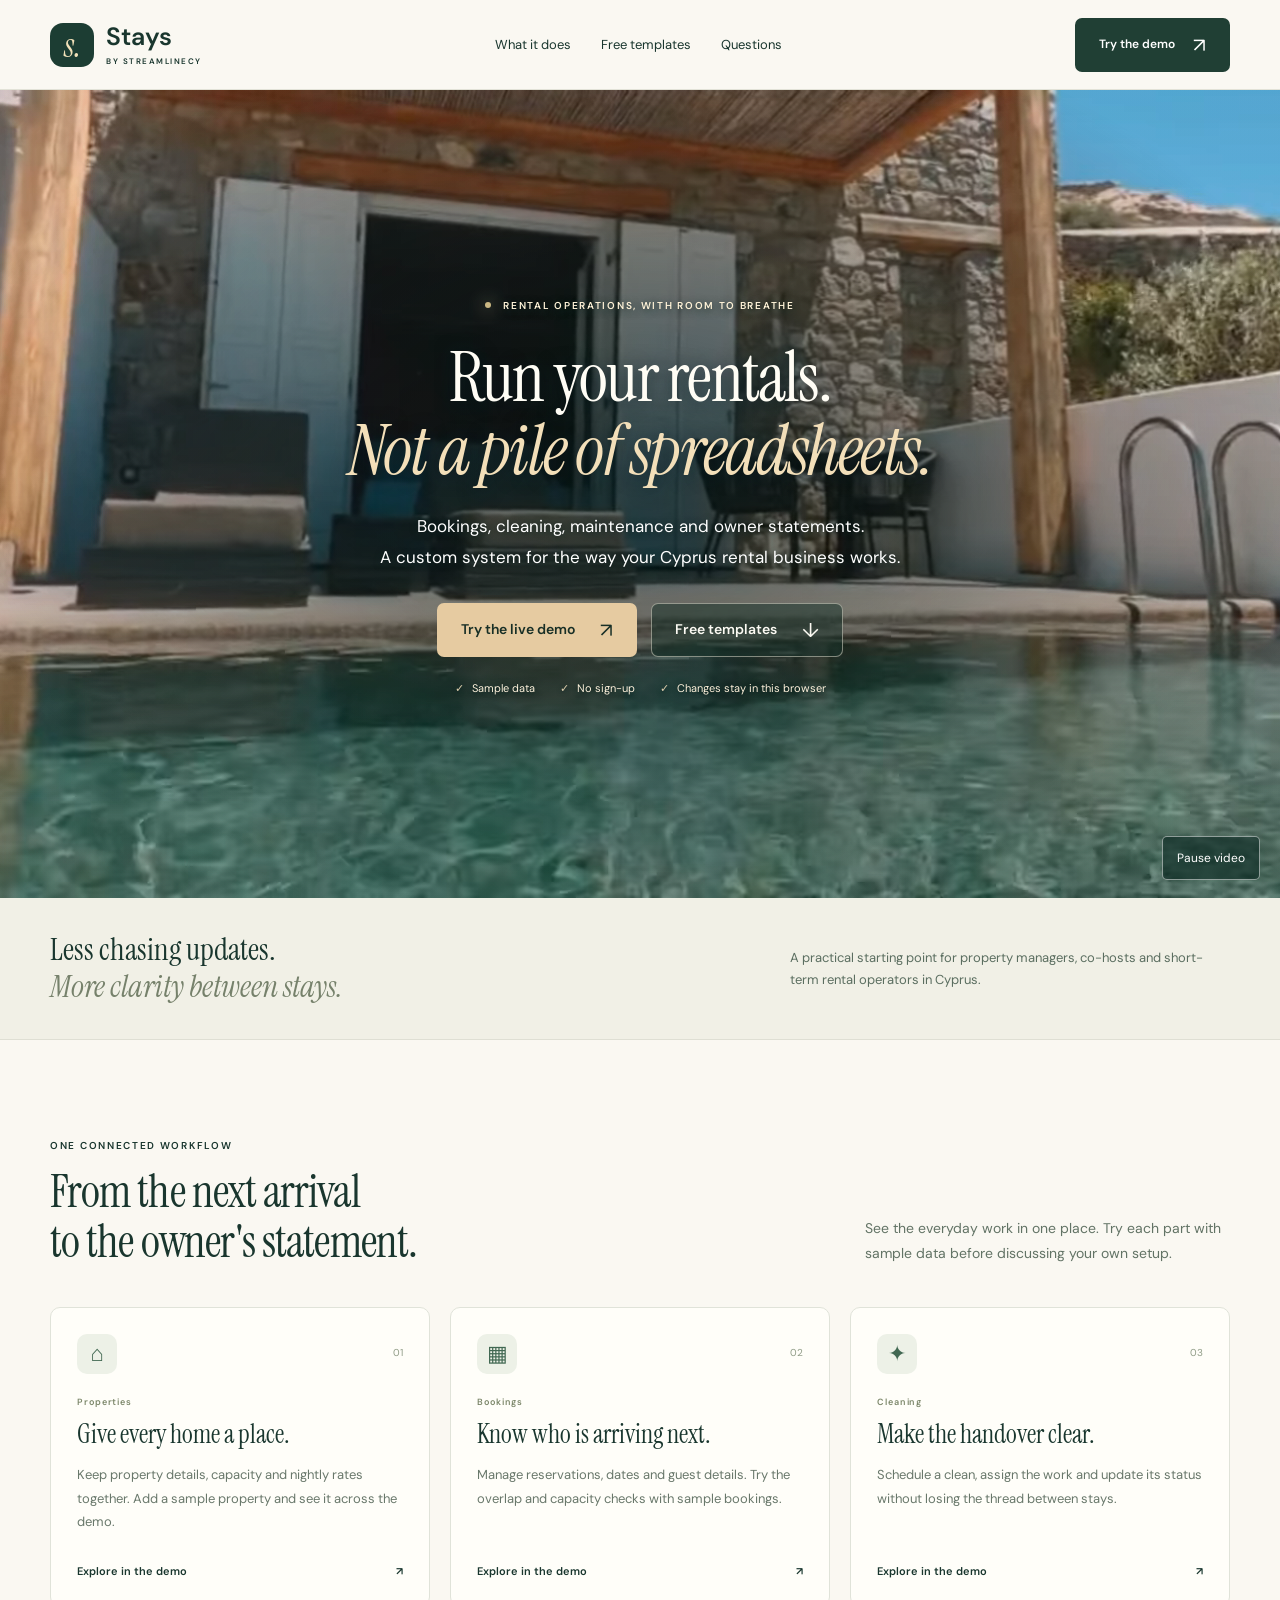
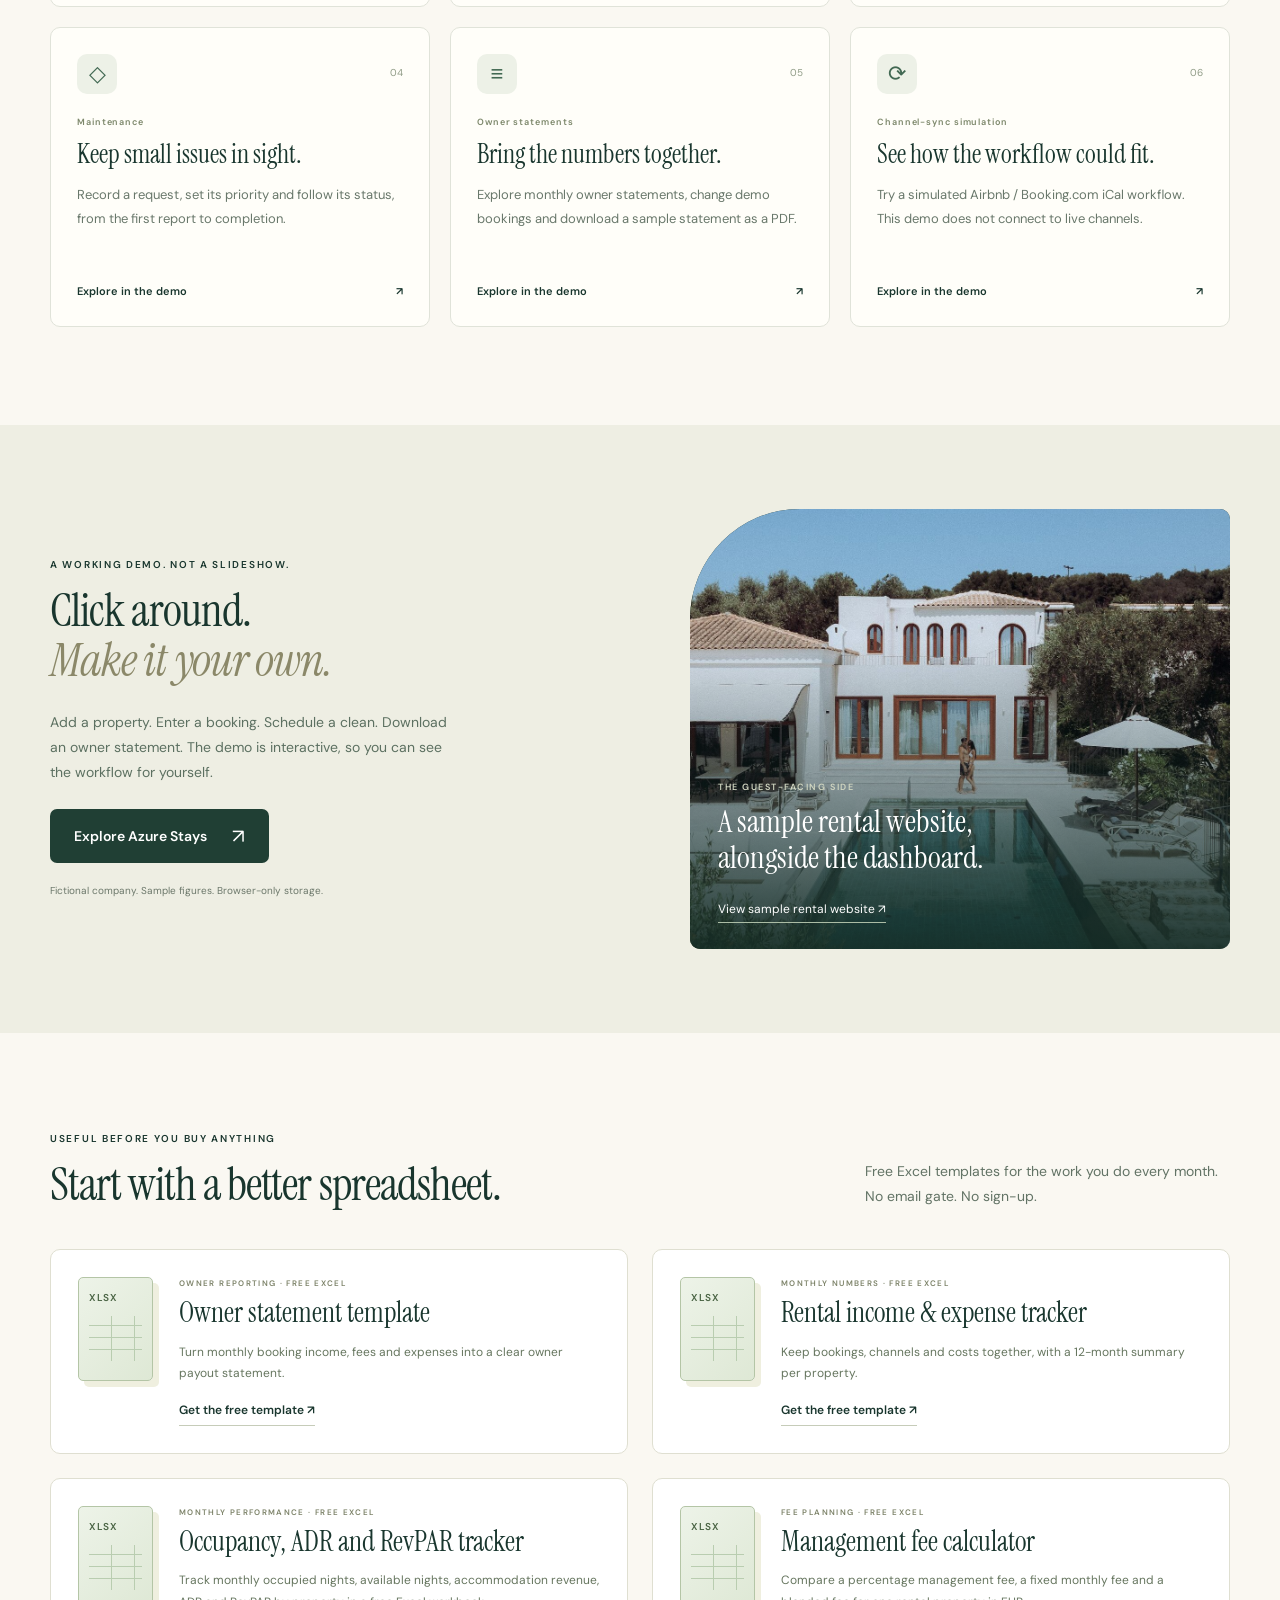
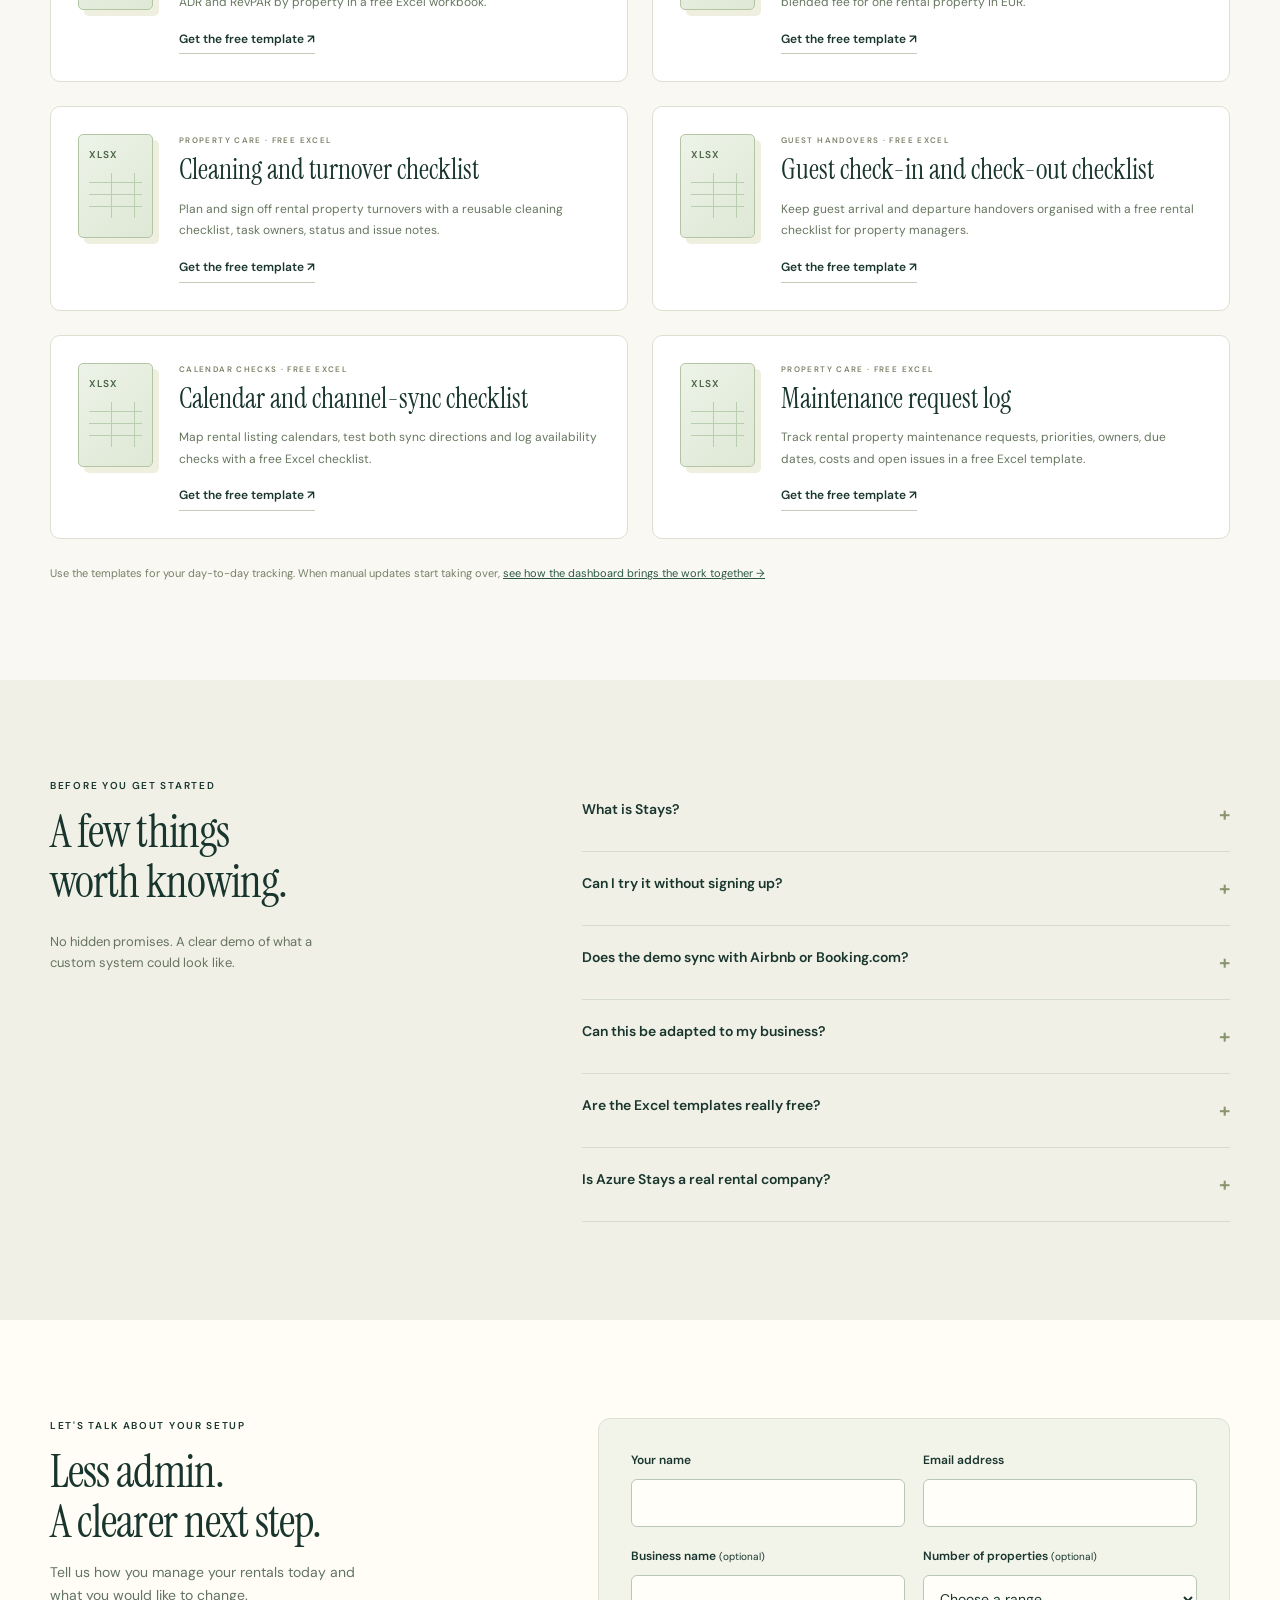
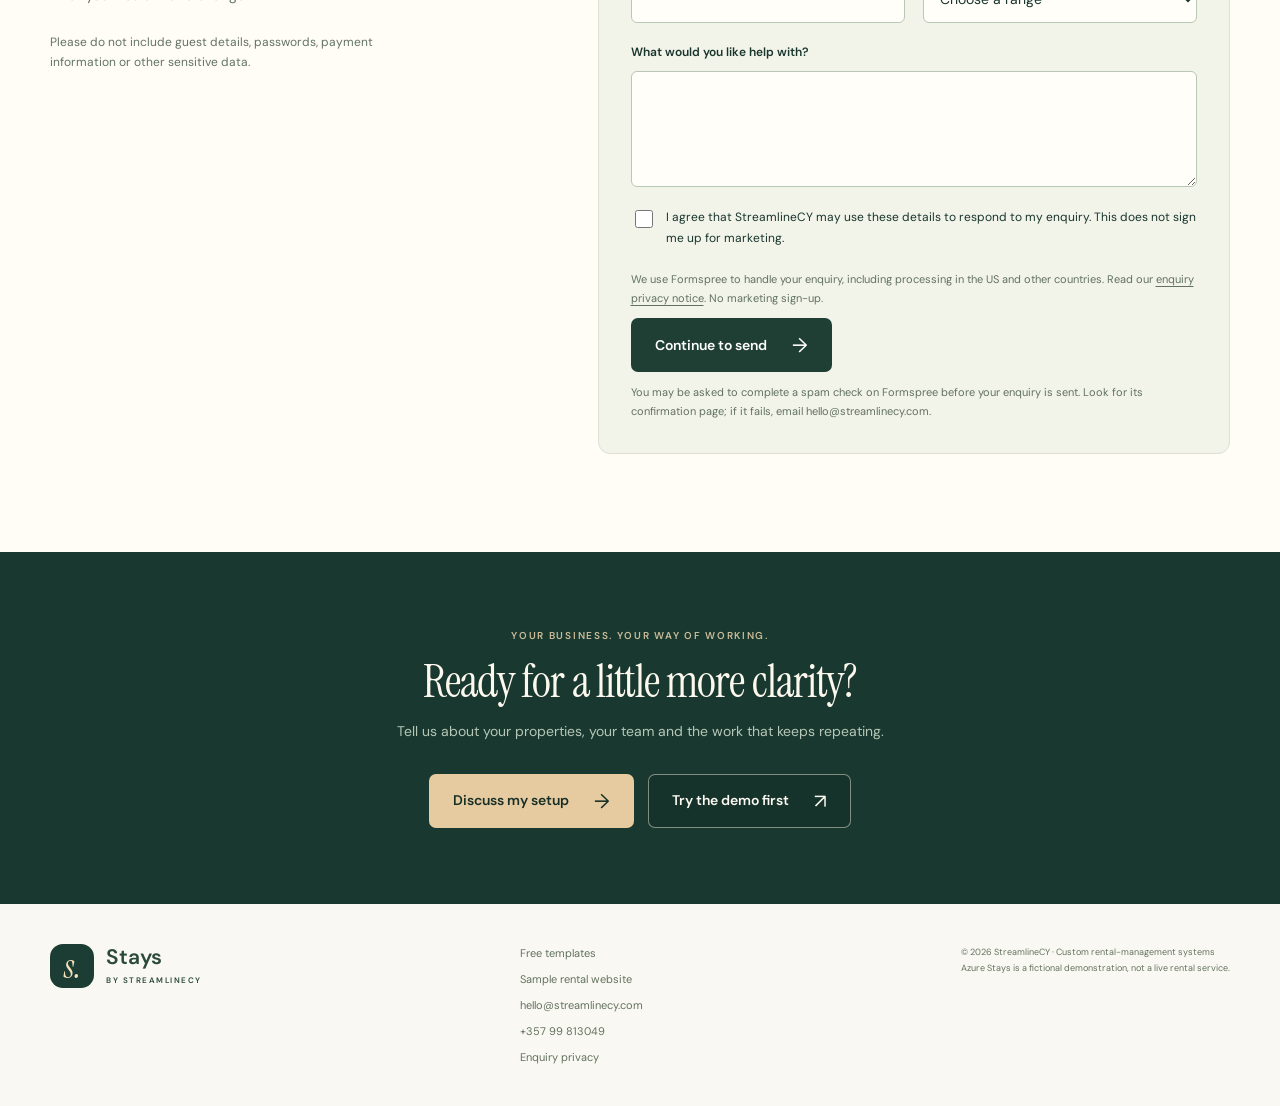
==== index.html @ 3244dc15 "Publish approved enquiry form and privacy notice with Formspree CAPTCHA" ====
<!doctype html><html lang="en"><head><meta charset="utf-8"><meta name="viewport" content="width=device-width,initial-scale=1"><title>Short-term Rental Management Software in Cyprus | Stays</title>
<meta name="description" content="Explore a custom short-term rental management system for Cyprus: bookings, cleaning, maintenance and owner statements. Try the demo and download free Excel templates.">
<link rel="canonical" href="https://stays.streamlinecy.com/">
<meta property="og:type" content="website">
<meta property="og:url" content="https://stays.streamlinecy.com/">
<meta property="og:site_name" content="StreamlineCY">
<meta property="og:title" content="Short-term Rental Management Software in Cyprus | Stays">
<meta property="og:description" content="Explore a custom short-term rental management system for Cyprus: bookings, cleaning, maintenance and owner statements. Try the demo and download free Excel templates.">
<meta property="og:image" content="https://stays.streamlinecy.com/images/dashboard-preview.png">
<meta property="og:image:width" content="1440">
<meta property="og:image:height" content="960">
<meta property="og:image:type" content="image/png">
<meta property="og:image:alt" content="The Stays rental-management demo dashboard with fictional sample data.">
<meta name="twitter:card" content="summary_large_image">
<meta name="twitter:title" content="Short-term Rental Management Software in Cyprus | Stays">
<meta name="twitter:description" content="Explore a custom short-term rental management system for Cyprus: bookings, cleaning, maintenance and owner statements. Try the demo and download free Excel templates.">
<meta name="twitter:image" content="https://stays.streamlinecy.com/images/dashboard-preview.png">
<meta name="twitter:image:alt" content="The Stays rental-management demo dashboard with fictional sample data.">
<link rel="preconnect" href="https://fonts.googleapis.com"><link rel="preconnect" href="https://fonts.gstatic.com" crossorigin><link href="https://fonts.googleapis.com/css2?family=DM+Sans:wght@400;500;600;700&family=Instrument+Serif:ital@0;1&display=swap" rel="stylesheet"><link rel="stylesheet" href="styles.css?v=5"><link rel="stylesheet" href="marketing.css?v=10"><script type="application/ld+json">{"@context": "https://schema.org", "@graph": [{"@type": "Organization", "@id": "https://streamlinecy.com/#organization", "name": "StreamlineCY", "url": "https://streamlinecy.com"}, {"@type": "SoftwareApplication", "@id": "https://stays.streamlinecy.com/#software", "name": "Stays by StreamlineCY", "applicationCategory": "BusinessApplication", "operatingSystem": "Web browser", "url": "https://stays.streamlinecy.com/", "description": "Interactive demonstration of a custom short-term rental management system. Fictional sample data and browser-only storage.", "provider": {"@id": "https://streamlinecy.com/#organization"}}, {"@type": "FAQPage", "mainEntity": [{"@type": "Question", "name": "What is Stays?", "acceptedAnswer": {"@type": "Answer", "text": "Stays is StreamlineCY's demonstration of a short-term rental management system. Explore a working sample, then discuss a custom setup for the way your rental business operates."}}, {"@type": "Question", "name": "Can I try it without signing up?", "acceptedAnswer": {"@type": "Answer", "text": "Yes. The Azure Stays dashboard opens without a password or sign-up. All properties, guests and figures are fictional sample data. Changes stay in this browser, not in a shared account."}}, {"@type": "Question", "name": "Does the demo sync with Airbnb or Booking.com?", "acceptedAnswer": {"@type": "Answer", "text": "No. The Channels screen simulates an iCal workflow using sample data. Live integrations, supported channels and their limits must be agreed as part of your project."}}, {"@type": "Question", "name": "Can this be adapted to my business?", "acceptedAnswer": {"@type": "Answer", "text": "Discuss your properties, team, reporting and existing tools with StreamlineCY. The final scope, integrations, delivery plan and price are agreed for your setup, not promised by this demo."}}, {"@type": "Question", "name": "Are the Excel templates really free?", "acceptedAnswer": {"@type": "Answer", "text": "Yes. Download them directly without an email address. They are operational starting points, not accounting, legal or tax advice. Read the instructions in each workbook before entering real data."}}, {"@type": "Question", "name": "Is Azure Stays a real rental company?", "acceptedAnswer": {"@type": "Answer", "text": "No. Azure Stays is the fictional company inside this demo. Its sample rental website shows how a guest-facing site can sit alongside a management dashboard."}}]}]}</script><link rel="icon" href="/favicon.svg" type="image/svg+xml"><link rel="icon" href="/favicon.ico" sizes="any"><link rel="icon" href="/favicon-32.png" type="image/png" sizes="32x32"><link rel="apple-touch-icon" href="/apple-touch-icon.png"><link rel="manifest" href="/site.webmanifest"><meta name="theme-color" content="#203f34"><meta name="google-site-verification" content="wnkRify8zHFhEQwkmRe-2cvEC9Kybr74FwxPuwW122Q"></head><body><div class="demo hide" id="demo-bar">FICTIONAL SAMPLE · built by <a href="https://streamlinecy.com">StreamlineCY</a><a href="#home">Back to Stays</a></div><main id="site" class="software"><nav class="s-nav"><div class="s-wrap nav-inner"><a class="s-brand" href="#home"><span class="brand-mark">s.</span><span>Stays<small>BY STREAMLINECY</small></span></a><div class="s-links"><a href="#workflows">What it does</a><a href="#resources">Free templates</a><a href="#questions">Questions</a></div><a class="s-btn small" href="#dashboard">Try the demo <span>↗</span></a></div></nav><section class="sky-hero"><div class="sky" aria-hidden="true"><video class="hero-video" muted loop playsinline preload="none"></video></div><button class="hero-motion-toggle" type="button" hidden aria-label="Pause background video">Pause video</button><div class="s-wrap hero-content"><span class="eyebrow hero-kicker"><i></i> RENTAL OPERATIONS, WITH ROOM TO BREATHE</span><h1>Run your rentals.<br><em>Not a pile of spreadsheets.</em></h1><p class="hero-copy">Bookings, cleaning, maintenance and owner statements.<br class="desktop-break"> A custom system for the way your Cyprus rental business works.</p><div class="hero-actions"><a class="s-btn gold" href="#dashboard">Try the live demo <span>↗</span></a><a class="s-btn ghost" href="#resources">Free templates <span>↓</span></a></div><p class="hero-proof"><span>Sample data</span><span>No sign-up</span><span>Changes stay in this browser</span></p></div></section>
<section class="intro-band"><div class="s-wrap"><p>Less chasing updates.<br><em>More clarity between stays.</em></p><span>A practical starting point for property managers, co-hosts and short-term rental operators in Cyprus.</span></div></section>
<section class="s-section s-wrap" id="workflows"><div class="section-head"><div><span class="eyebrow">ONE CONNECTED WORKFLOW</span><h2>From the next arrival<br>to the owner's statement.</h2></div><p>See the everyday work in one place. Try each part with sample data before discussing your own setup.</p></div><div class="workflow-grid"><article class="workflow-card"><div class="card-top"><span class="flow-icon" aria-hidden="true">⌂</span><span class="card-num">01</span></div><span class="eyebrow">Properties</span><h3>Give every home a place.</h3><p>Keep property details, capacity and nightly rates together. Add a sample property and see it across the demo.</p><a href="#dashboard" data-demo-tab="properties">Explore in the demo <span>↗</span></a></article><article class="workflow-card"><div class="card-top"><span class="flow-icon" aria-hidden="true">▦</span><span class="card-num">02</span></div><span class="eyebrow">Bookings</span><h3>Know who is arriving next.</h3><p>Manage reservations, dates and guest details. Try the overlap and capacity checks with sample bookings.</p><a href="#dashboard" data-demo-tab="bookings">Explore in the demo <span>↗</span></a></article><article class="workflow-card"><div class="card-top"><span class="flow-icon" aria-hidden="true">✦</span><span class="card-num">03</span></div><span class="eyebrow">Cleaning</span><h3>Make the handover clear.</h3><p>Schedule a clean, assign the work and update its status without losing the thread between stays.</p><a href="#dashboard" data-demo-tab="cleaning">Explore in the demo <span>↗</span></a></article><article class="workflow-card"><div class="card-top"><span class="flow-icon" aria-hidden="true">◇</span><span class="card-num">04</span></div><span class="eyebrow">Maintenance</span><h3>Keep small issues in sight.</h3><p>Record a request, set its priority and follow its status, from the first report to completion.</p><a href="#dashboard" data-demo-tab="maintenance">Explore in the demo <span>↗</span></a></article><article class="workflow-card"><div class="card-top"><span class="flow-icon" aria-hidden="true">≡</span><span class="card-num">05</span></div><span class="eyebrow">Owner statements</span><h3>Bring the numbers together.</h3><p>Explore monthly owner statements, change demo bookings and download a sample statement as a PDF.</p><a href="#dashboard" data-demo-tab="statements">Explore in the demo <span>↗</span></a></article><article class="workflow-card"><div class="card-top"><span class="flow-icon" aria-hidden="true">⟳</span><span class="card-num">06</span></div><span class="eyebrow">Channel-sync simulation</span><h3>See how the workflow could fit.</h3><p>Try a simulated Airbnb / Booking.com iCal workflow. This demo does not connect to live channels.</p><a href="#dashboard" data-demo-tab="channels">Explore in the demo <span>↗</span></a></article></div></section>
<section class="demo-story"><div class="s-wrap story-grid"><div><span class="eyebrow">A WORKING DEMO. NOT A SLIDESHOW.</span><h2>Click around.<br><em>Make it your own.</em></h2><p>Add a property. Enter a booking. Schedule a clean. Download an owner statement. The demo is interactive, so you can see the workflow for yourself.</p><a class="s-btn" href="#dashboard">Explore Azure Stays <span>↗</span></a><small>Fictional company. Sample figures. Browser-only storage.</small></div><div class="story-photo"><img src="images/hero.jpg" width="1200" height="1500" loading="lazy" alt="Illustrative Mediterranean villa photograph from the fictional Azure Stays sample website"><div><span class="eyebrow">THE GUEST-FACING SIDE</span><h3>A sample rental website,<br>alongside the dashboard.</h3><a href="#sample">View sample rental website ↗</a></div></div></div></section>
<section class="s-section s-wrap" id="resources"><div class="section-head"><div><span class="eyebrow">USEFUL BEFORE YOU BUY ANYTHING</span><h2>Start with a better spreadsheet.</h2></div><p>Free Excel templates for the work you do every month. No email gate. No sign-up.</p></div><div class="resource-grid" id="resource-cards"><article class="resource-card"><div class="sheet-icon" aria-hidden="true"></div><div><span class="eyebrow">OWNER REPORTING · FREE EXCEL</span><h3>Owner statement template</h3><p>Turn monthly booking income, fees and expenses into a clear owner payout statement.</p><a href="templates/owner-statement/">Get the free template <span>↗</span></a></div></article><article class="resource-card"><div class="sheet-icon" aria-hidden="true"></div><div><span class="eyebrow">MONTHLY NUMBERS · FREE EXCEL</span><h3>Rental income & expense tracker</h3><p>Keep bookings, channels and costs together, with a 12-month summary per property.</p><a href="templates/rental-income-expense-tracker/">Get the free template <span>↗</span></a></div></article><article class="resource-card"><div class="sheet-icon" aria-hidden="true"></div><div><span class="eyebrow">MONTHLY PERFORMANCE · FREE EXCEL</span><h3>Occupancy, ADR and RevPAR tracker</h3><p>Track monthly occupied nights, available nights, accommodation revenue, ADR and RevPAR by property in a free Excel workbook.</p><a href="templates/occupancy-adr-revpar/">Get the free template <span>↗</span></a></div></article><article class="resource-card"><div class="sheet-icon" aria-hidden="true"></div><div><span class="eyebrow">FEE PLANNING · FREE EXCEL</span><h3>Management fee calculator</h3><p>Compare a percentage management fee, a fixed monthly fee and a blended fee for one rental property in EUR.</p><a href="templates/management-fee-calculator/">Get the free template <span>↗</span></a></div></article><article class="resource-card"><div class="sheet-icon" aria-hidden="true"></div><div><span class="eyebrow">PROPERTY CARE · FREE EXCEL</span><h3>Cleaning and turnover checklist</h3><p>Plan and sign off rental property turnovers with a reusable cleaning checklist, task owners, status and issue notes.</p><a href="templates/cleaning-turnover-checklist/">Get the free template <span>↗</span></a></div></article><article class="resource-card"><div class="sheet-icon" aria-hidden="true"></div><div><span class="eyebrow">GUEST HANDOVERS · FREE EXCEL</span><h3>Guest check-in and check-out checklist</h3><p>Keep guest arrival and departure handovers organised with a free rental checklist for property managers.</p><a href="templates/guest-check-in-check-out-checklist/">Get the free template <span>↗</span></a></div></article><article class="resource-card"><div class="sheet-icon" aria-hidden="true"></div><div><span class="eyebrow">CALENDAR CHECKS · FREE EXCEL</span><h3>Calendar and channel-sync checklist</h3><p>Map rental listing calendars, test both sync directions and log availability checks with a free Excel checklist.</p><a href="templates/calendar-channel-sync-checklist/">Get the free template <span>↗</span></a></div></article><article class="resource-card"><div class="sheet-icon" aria-hidden="true"></div><div><span class="eyebrow">PROPERTY CARE · FREE EXCEL</span><h3>Maintenance request log</h3><p>Track rental property maintenance requests, priorities, owners, due dates, costs and open issues in a free Excel template.</p><a href="templates/maintenance-request-log/">Get the free template <span>↗</span></a></div></article></div><div class="resource-note">Use the templates for your day-to-day tracking. When manual updates start taking over, <a href="#dashboard">see how the dashboard brings the work together →</a></div></section>
<section class="s-section faq-section" id="questions"><div class="s-wrap faq-grid"><div><span class="eyebrow">BEFORE YOU GET STARTED</span><h2>A few things<br>worth knowing.</h2><p>No hidden promises. A clear demo of what a custom system could look like.</p></div><div><details><summary>What is Stays?<span aria-hidden="true">+</span></summary><p>Stays is StreamlineCY's demonstration of a short-term rental management system. Explore a working sample, then discuss a custom setup for the way your rental business operates.</p></details><details><summary>Can I try it without signing up?<span aria-hidden="true">+</span></summary><p>Yes. The Azure Stays dashboard opens without a password or sign-up. All properties, guests and figures are fictional sample data. Changes stay in this browser, not in a shared account.</p></details><details><summary>Does the demo sync with Airbnb or Booking.com?<span aria-hidden="true">+</span></summary><p>No. The Channels screen simulates an iCal workflow using sample data. Live integrations, supported channels and their limits must be agreed as part of your project.</p></details><details><summary>Can this be adapted to my business?<span aria-hidden="true">+</span></summary><p>Discuss your properties, team, reporting and existing tools with StreamlineCY. The final scope, integrations, delivery plan and price are agreed for your setup, not promised by this demo.</p></details><details><summary>Are the Excel templates really free?<span aria-hidden="true">+</span></summary><p>Yes. Download them directly without an email address. They are operational starting points, not accounting, legal or tax advice. Read the instructions in each workbook before entering real data.</p></details><details><summary>Is Azure Stays a real rental company?<span aria-hidden="true">+</span></summary><p>No. Azure Stays is the fictional company inside this demo. Its sample rental website shows how a guest-facing site can sit alongside a management dashboard.</p></details></div></div></section>
<section class="s-section enquiry-section" id="enquiry"><div class="s-wrap enquiry-grid"><div><span class="eyebrow">LET'S TALK ABOUT YOUR SETUP</span><h2>Less admin.<br>A clearer next step.</h2><p>Tell us how you manage your rentals today and what you would like to change.</p><p class="enquiry-note">Please do not include guest details, passwords, payment information or other sensitive data.</p></div><form id="enquiry-form" method="post" action="https://formspree.io/f/xyekbzel" data-provider="Formspree"><input type="text" name="_gotcha" tabindex="-1" autocomplete="off" hidden style="display:none"><div class="form-row"><label for="enquiry-name">Your name<input id="enquiry-name" name="name" autocomplete="name" required maxlength="120"></label><label for="enquiry-email">Email address<input id="enquiry-email" name="email" type="email" autocomplete="email" required maxlength="254"></label></div><div class="form-row"><label for="enquiry-business">Business name <small>(optional)</small><input id="enquiry-business" name="business" autocomplete="organization" maxlength="150"></label><label for="enquiry-properties">Number of properties <small>(optional)</small><select id="enquiry-properties" name="properties"><option value="">Choose a range</option><option>1-5</option><option>6-20</option><option>21-50</option><option>51+</option><option>Not sure yet</option></select></label></div><label for="enquiry-message">What would you like help with?<textarea id="enquiry-message" name="message" rows="5" required maxlength="5000"></textarea></label><label class="form-consent"><input type="checkbox" name="contact_consent" required><span>I agree that StreamlineCY may use these details to respond to my enquiry. This does not sign me up for marketing.</span></label><p class="form-privacy">We use Formspree to handle your enquiry, including processing in the US and other countries. Read our <a href="enquiry-privacy/">enquiry privacy notice</a>. No marketing sign-up.</p><button class="s-btn" type="submit">Continue to send <span>→</span></button><p class="form-status">You may be asked to complete a spam check on Formspree before your enquiry is sent. Look for its confirmation page; if it fails, email hello@streamlinecy.com.</p></form></div></section><section class="start-section" id="start"><div class="s-wrap"><span class="eyebrow">YOUR BUSINESS. YOUR WAY OF WORKING.</span><h2>Ready for a little more clarity?</h2><p>Tell us about your properties, your team and the work that keeps repeating.</p><div class="hero-actions"><a class="s-btn gold" href="#enquiry">Discuss my setup <span>→</span></a><a class="s-btn ghost" href="#dashboard">Try the demo first <span>↗</span></a></div></div></section><footer class="s-footer"><div class="s-wrap"><a class="s-brand" href="https://streamlinecy.com"><span class="brand-mark">s.</span><span>Stays<small>BY STREAMLINECY</small></span></a><div><a href="#resources">Free templates</a><a href="#sample">Sample rental website</a><a href="mailto:hello@streamlinecy.com">hello@streamlinecy.com</a><a href="tel:+35799813049">+357 99 813049</a><a href="enquiry-privacy/">Enquiry privacy</a></div><p>© 2026 StreamlineCY · Custom rental-management systems<br>Azure Stays is a fictional demonstration, not a live rental service.</p></div></footer></main><main id="sample-site" class="hide"><div class="sample-notice">Fictional rental-company website. Properties, prices, ratings and service claims are sample content. <a href="#home">Back to Stays software</a></div><nav class="wrap"><a class="brand" href="#"><i>AS</i><b>Azure Stays<small>CYPRUS</small></b></a><div class="links"><a href="#stays">Stays</a><a href="#services">Services</a><a href="#contact">Contact</a></div><button class="primary demo-enter">Open live demo ↗</button></nav>
<section class="demo-entry wrap" aria-label="Live management demo"><div><span class="demo-kicker">INTERACTIVE DEMO</span><h2>Try the property management dashboard.</h2><p>Explore bookings, cleaning, maintenance, statements and channel sync with sample data.</p></div><div class="demo-entry-action"><button class="primary demo-enter">Open live demo →</button><small>No sign-up. No password. Try it now.</small></div></section>
<section class="hero wrap"><div><label>— &nbsp; VILLAS MADE PERSONAL</label><h1>Your Cyprus stay,<br><em>beautifully managed.</em></h1><p>Handpicked homes, thoughtful hosting and a local team that takes care of every detail.</p><div class="actions"><button class="primary demo-enter">Open live demo →</button><a href="#stays"><b>Explore the sample website</b> →</a></div><div class="rating"><b>4.9</b> <span>★★★★★</span> Guest rating　│　<b>12k+</b> nights hosted</div></div><div class="heroimg"><img src="images/hero.jpg" alt="Mediterranean villa with private pool"><div class="photo-caption">Mediterranean living,<br>professionally managed</div><aside><small>NEXT AVAILABLE</small><b>Villa Thalassa</b><span>12-18 October · Paphos</span></aside></div></section>
<div class="ticker">LOCAL HOSTS　✦　 HANDPICKED HOMES　✦　 24/7 GUEST CARE　✦　 OWNER PEACE OF MIND　✦　 LOCAL HOSTS</div>
<section class="collection wrap" id="stays"><header><div><label>— &nbsp; OUR COLLECTION</label><h2>Homes worth<br><em>remembering.</em></h2></div><p>Every home is selected for character, comfort and a real sense of place. No two stays are quite the same.</p></header><div class="properties"><article><div><img src="images/p1.jpg" alt="Villa with pool"><span>SEA VIEW</span></div><footer><h3>Villa Thalassa</h3><p>Coral Bay · 6 guests · 3 bedrooms</p><b>€240 <small>/ night</small></b></footer></article><article><div><img src="images/p2.jpg" alt="Mediterranean pool villa"><span>GUEST FAVOURITE</span></div><footer><h3>The Olive House</h3><p>Polis · 4 guests · 2 bedrooms</p><b>€185 <small>/ night</small></b></footer></article><article><div><img src="images/p3.jpg" alt="Modern villa with pool"><span>NEW</span></div><footer><h3>Cape Greco Loft</h3><p>Protaras · 2 guests · 1 bedroom</p><b>€145 <small>/ night</small></b></footer></article></div></section>
<section class="services" id="services"><div class="wrap servicegrid"><div><label>— &nbsp; THE AZURE STANDARD</label><h2>We take care<br>of the <em>whole stay.</em></h2><p>From the first message to the final clean, our local team makes hosting feel effortless.</p><a class="sand" href="#contact">List your property</a></div><div class="servicelist"><article><b>01</b><div><h3>Guest experience</h3><p>Fast replies, thoughtful welcomes and 24/7 support from people who know the island.</p></div></article><article><b>02</b><div><h3>Property care</h3><p>Hotel-standard cleaning, inspections and maintenance, tracked after every stay.</p></div></article><article><b>03</b><div><h3>Owner visibility</h3><p>Live bookings, clear statements and complete oversight in one private dashboard.</p></div></article></div></div></section>
<section class="owner wrap"><div><label>— &nbsp; FOR PROPERTY OWNERS</label><h2>Your property.<br><em>Clear at a glance.</em></h2><p>See reservations, cleaning, maintenance and monthly performance without chasing an update.</p><button class="primary demo-enter">Open live demo →</button></div><div class="mini"><small>OCTOBER OVERVIEW</small><div><article><span>REVENUE</span><b>€8,420</b><em>↗ 12.4%</em></article><article><span>OCCUPANCY</span><b>86%</b><em>↗ 6.1%</em></article></div><figure><i style="height:40%"></i><i style="height:55%"></i><i style="height:70%"></i><i style="height:62%"></i><i style="height:85%"></i><i style="height:74%"></i><i style="height:94%"></i></figure></div></section>
<footer class="contact" id="contact"><div class="wrap"><div><a class="brand light"><i>AS</i><b>Azure Stays<small>CYPRUS</small></b></a><h2>Let's make your property<br><em>work beautifully.</em></h2></div><div><small>ENQUIRIES</small><p>hello@streamlinecy.com</p><small>Fictional company for demonstration purposes.<br>Demo photography sourced from Unsplash.</small></div></div><p class="credit">© 2026 Azure Stays Cyprus - Demo only　 ·　 Designed & built by <a href="https://streamlinecy.com">StreamlineCY</a></p></footer></main><section id="login" class="loginview hide"><div class="loginleft"><a class="brand light"><i>AS</i><b>Azure Stays<small>CYPRUS</small></b></a><div><label>— &nbsp; OWNER PORTAL</label><h1>Everything about your property, <em>in one place.</em></h1><p>Bookings, earnings and property care. Clear, current and always available.</p></div><small>DEMO EXPERIENCE · NO REAL LOGIN REQUIRED</small></div><form id="loginform"><label>— &nbsp; WELCOME BACK</label><h2>Owner login</h2><p>Enter the demo to explore the dashboard.</p><b>Email address</b><input value="owner@azurestays.demo" readonly><b>Password</b><input type="password" value="demopassword" readonly><button class="primary">Enter demo dashboard →</button><button type="button" class="back">Return to website</button><small>Demo data only. Anonymous screen-view analytics are used to improve this demo.</small></form></section>
<section id="dashboard" class="dashboard hide"><aside><a class="brand light"><i>AS</i><b>Azure Stays<small>OWNER PORTAL</small></b></a><nav><button data-tab="overview" class="active">⌂　Overview</button><button data-tab="properties">▦　Properties <i id="nProps"></i></button><button data-tab="bookings">▣　Bookings <i id="nBook"></i></button><button data-tab="cleaning">✦　Cleaning <i id="nClean"></i></button><button data-tab="maintenance">◇　Maintenance <i id="nMaint"></i></button><button data-tab="statements">≡　Statements</button><button data-tab="channels">⟳　Channels <i id="nCh"></i></button></nav><div class="property"><small>VIEWING PROPERTY</small><select class="propSelect" aria-label="Property"></select><span id="propArea"></span><button class="addprop" data-action="add-property">+ Add property</button></div><button class="back">← View website</button><button class="resetbtn" data-action="reset">↺ Reset demo data</button><p>DEMO - built by<br><a href="https://streamlinecy.com">StreamlineCY</a></p></aside><main><header><div><small>Sunday, 20 September</small><h2>Good morning, Andreas.</h2></div><b class="avatar">AP</b></header><div class="mbar"><select class="propSelect" aria-label="Property"></select><nav><button data-tab="overview" class="active">Overview</button><button data-tab="properties">Properties</button><button data-tab="bookings">Bookings</button><button data-tab="cleaning">Cleaning</button><button data-tab="maintenance">Maintenance</button><button data-tab="statements">Statements</button><button data-tab="channels">Channels</button></nav></div><div class="dashcontent">
<section id="overview" class="tab active"></section><section id="properties" class="tab"></section><section id="bookings" class="tab"></section><section id="cleaning" class="tab"></section><section id="maintenance" class="tab"></section><section id="statements" class="tab"></section><section id="channels" class="tab"></section>
</div><footer>DEMO - built by <a href="https://streamlinecy.com">StreamlineCY</a><span>Changes are saved in this browser only · Custom property systems · <a href="https://wa.me/35799813049">+357 99 813049</a></span></footer></main></section>
<div id="modal" class="modal hide"><div class="sheet"><button type="button" class="x" data-action="close" aria-label="Close">×</button><div id="modalBody"></div></div></div><div id="toast" class="toast" role="status"></div>
<script defer src="https://cloud.umami.is/script.js" data-website-id="5cbe8f70-e239-45df-879b-1a55b683f248" data-domains="stays.streamlinecy.com"></script>
<script>
/* Anonymous screen views only: no form values, demo records, or visitor identifiers. */
(function () {
  var screens = ['overview','properties','bookings','cleaning','maintenance','statements','channels'];
  function track(screen) {
    if (window.umami && screens.indexOf(screen) !== -1) window.umami.track('screen_view', {screen: screen});
  }
  document.addEventListener('click', function (event) {
    if (event.target.closest('.demo-enter')) track('overview');
    var button = event.target.closest('[data-tab]');
    if (button && document.querySelector('#dashboard:not(.hide)')) track(button.dataset.tab);
  });
  document.querySelector('#loginform').addEventListener('submit', function () { track('overview'); });
  if (location.hash === '#dashboard') window.addEventListener('load', function () { track('overview'); });
})();
</script>
<script src="script.js?v=4"></script><script>
document.querySelectorAll('.demo-enter').forEach(function(button) {
  button.onclick = function() { show(dash); location.hash = 'dashboard'; renderAll(); };
});
</script><script src="marketing.js"></script><script src="hero-video.js"></script></body></html>
---- styles.css ----
:root{--ink:#17332f;--deep:#0d2a26;--coral:#cf7556;--sand:#ead6ae;--muted:#6b7b77;--line:#dfe6e2;--bg:#f4f6f3}*{box-sizing:border-box}html{scroll-behavior:smooth}body{margin:0;font-family:'DM Sans',sans-serif;color:var(--ink)}a{color:inherit;text-decoration:none}button{font:inherit;cursor:pointer}.hide{display:none!important}.wrap{max-width:1180px;width:calc(100% - 48px);margin:auto}.demo{height:34px;background:var(--sand);display:flex;align-items:center;justify-content:center;gap:15px;font-size:10px;letter-spacing:.12em;font-weight:700}.demo a{text-decoration:underline}.demo span{opacity:.55}.brand{display:flex;gap:10px;align-items:center}.brand i{border:1px solid;border-radius:50%;width:38px;height:38px;display:grid;place-items:center;font:italic 18px 'Instrument Serif'}.brand b{font-size:14px;line-height:1;display:flex;flex-direction:column}.brand small{font-size:7px;letter-spacing:.25em;margin-top:6px}.brand.light{color:white}#site>nav{height:90px;display:flex;align-items:center;justify-content:space-between}.links{display:flex;gap:35px;font-size:12px;font-weight:600}.outline,.primary,.sand{border:0;border-radius:30px;padding:13px 21px;font-size:11px;font-weight:700}.outline{border:1px solid #b8c6c1;background:white}.primary{background:#1b5148;color:white}.sand{display:inline-block;background:var(--sand);color:var(--deep)}.hero{display:grid;grid-template-columns:1fr 1.03fr;gap:70px;align-items:center;padding:30px 0 70px;min-height:620px}label{font-size:9px;letter-spacing:.18em;font-weight:700}.hero h1,.loginleft h1{font:400 70px/.92 'Instrument Serif';margin:22px 0}.hero em,h2 em,.loginleft em{color:var(--coral);font-weight:400}.hero>div:first-child>p{max-width:480px;color:var(--muted);font-size:16px;line-height:1.7}.actions{display:flex;gap:26px;align-items:center;margin:30px 0 42px;font-size:11px}.rating{font-size:10px;color:var(--muted)}.rating b{font-size:15px;color:var(--ink)}.rating span{color:#c88c39}.heroimg{height:530px;position:relative;overflow:hidden;border-radius:4px 46% 4px 4px;box-shadow:0 25px 70px #183b3423}.heroimg>img{width:100%;height:100%;object-fit:cover}.heroimg:after{content:'';position:absolute;inset:50% 0 0;background:linear-gradient(transparent,#092c2866)}.heroimg aside{position:absolute;z-index:2;right:22px;bottom:22px;background:#fff;padding:14px 18px;border-radius:8px;display:flex;flex-direction:column;width:170px}.heroimg aside small{color:var(--coral);font-size:8px;letter-spacing:.12em}.heroimg aside b{font-size:11px;margin:5px 0}.heroimg aside span{font-size:8px;color:var(--muted)}.photo-caption{position:absolute;z-index:2;left:22px;bottom:24px;color:white;font:18px/1.05 'Instrument Serif'}.ticker{background:var(--deep);color:#e9d7b4;text-align:center;padding:15px;font-size:9px;letter-spacing:.24em}.collection{padding:110px 0}.collection>header{display:flex;justify-content:space-between;align-items:end;margin-bottom:45px}.collection h2,.services h2,.owner h2,.contact h2{font:400 52px/.95 'Instrument Serif';margin:15px 0}.collection>header>p{max-width:400px;color:var(--muted);font-size:13px;line-height:1.7}.properties{display:grid;grid-template-columns:repeat(3,1fr);gap:22px}.properties article>div{height:360px;position:relative;overflow:hidden}.properties img{width:100%;height:100%;object-fit:cover;transition:.4s}.properties article:hover img{transform:scale(1.03)}.properties article>div span{position:absolute;top:14px;left:14px;background:#fffffff0;padding:8px 10px;font-size:8px;letter-spacing:.1em}.properties footer{position:relative;padding:14px 3px}.properties h3{font:400 23px 'Instrument Serif';margin:0}.properties p{font-size:9px;color:var(--muted);margin:5px 0}.properties footer>b{position:absolute;right:3px;top:17px;font-size:11px}.properties footer small{font-weight:400;color:var(--muted)}.services{background:var(--deep);color:white;padding:105px 0}.servicegrid{display:grid;grid-template-columns:.9fr 1.1fr;gap:120px}.services label{color:#b8cbc4}.services>div>div:first-child p{color:#9eb0aa;line-height:1.7;font-size:13px;margin-bottom:26px}.servicelist article{display:grid;grid-template-columns:50px 1fr;border-top:1px solid #ffffff22;padding:25px 0}.servicelist>article>b{font-size:10px;color:#d99773}.servicelist h3{font:400 26px 'Instrument Serif';margin:0 0 6px}.servicelist p{margin:0;color:#9eb0aa;font-size:12px;line-height:1.6}.owner{display:grid;grid-template-columns:.85fr 1.15fr;gap:100px;align-items:center;padding:110px 0}.owner>div:first-child>p{color:var(--muted);line-height:1.7;font-size:13px}.mini{padding:30px;background:#f8f9f6;border:1px solid var(--line);box-shadow:0 20px 60px #183b341c}.mini>small{font-size:8px;letter-spacing:.13em}.mini>div{display:grid;grid-template-columns:1fr 1fr;gap:15px;margin:22px 0}.mini article{background:#fff;padding:17px;display:flex;flex-direction:column}.mini span{font-size:8px;color:var(--muted)}.mini b{font-size:24px;margin:7px 0}.mini em{font-size:8px;color:#49816d}.mini figure{height:130px;border-bottom:1px solid var(--line);display:flex;align-items:end;gap:11px;margin:0}.mini figure i{flex:1;background:#acc1b8}.mini figure i:nth-last-child(-n+2){background:#1b5148}.contact{background:var(--coral);color:white;padding:80px 0 20px}.contact>.wrap{display:grid;grid-template-columns:1.4fr .6fr}.contact h2 em{color:var(--deep)}.contact .wrap>div:last-child{padding-top:20px;font-size:12px}.contact .wrap>div:last-child>small{font-size:8px;letter-spacing:.1em;opacity:.75}.credit{border-top:1px solid #ffffff44;max-width:1180px;width:calc(100% - 48px);margin:55px auto 0;padding-top:18px;font-size:8px}.credit a{text-decoration:underline}
.loginview{min-height:calc(100vh - 34px);display:grid;grid-template-columns:1.1fr .9fr;background:#f2ede3;padding:25px}.loginleft{background:var(--deep);color:white;padding:45px 55px;display:flex;flex-direction:column;justify-content:space-between}.loginleft h1{font-size:55px;max-width:600px}.loginleft>div>p{color:#a5b6b0;line-height:1.7}.loginleft>small{font-size:8px;letter-spacing:.14em;color:#88a099}#loginform{background:white;padding:70px 80px;display:flex;flex-direction:column;justify-content:center;gap:16px}#loginform h2{font:400 44px 'Instrument Serif';margin:4px 0}#loginform>p{font-size:12px;color:var(--muted);margin:0 0 12px}#loginform>b{font-size:10px}#loginform input{padding:14px;border:1px solid var(--line)}#loginform .back,.dashboard .back{border:0;background:none;color:#55776e;font-size:10px}#loginform>small{text-align:center;color:#96a29e;font-size:8px}
.dashboard{min-height:calc(100vh - 34px);background:var(--bg);display:flex}.dashboard>aside{position:fixed;top:34px;bottom:0;width:230px;background:var(--deep);color:white;padding:25px 17px;display:flex;flex-direction:column}.dashboard aside nav{margin-top:40px;display:flex;flex-direction:column;gap:5px}.dashboard aside nav button{border:0;background:none;color:#9aada6;text-align:left;padding:12px;border-radius:5px;font-size:11px;font-weight:600}.dashboard aside nav button.active,.dashboard aside nav button:hover{background:#234a43;color:white}.dashboard aside nav i{float:right;background:var(--coral);font-style:normal;border-radius:15px;padding:2px 6px;font-size:8px}.property{margin-top:auto;border-top:1px solid #ffffff1f;padding:18px 4px;display:flex;flex-direction:column}.property small{font-size:7px;letter-spacing:.13em;color:#789189}.property b{font-size:9px;margin:10px 0 4px}.property span{font-size:7px;color:#81978f}.dashboard>aside>p{font-size:8px;line-height:1.5;color:#799189}.dashboard>aside>p a{text-decoration:underline;color:#e4ca97}.dashboard>main{margin-left:230px;width:calc(100% - 230px);display:flex;min-height:calc(100vh - 34px);flex-direction:column}.dashboard>main>header{height:98px;background:white;border-bottom:1px solid var(--line);padding:0 34px;display:flex;align-items:center;justify-content:space-between}.dashboard main header small{color:var(--muted);font-size:8px}.dashboard main header h2{font-family:'DM Sans';font-size:21px;margin:6px 0}.avatar{width:38px;height:38px;border-radius:50%;background:#dec38d;display:grid;place-items:center;font-size:10px}.dashcontent{padding:25px 30px;flex:1}.tab{display:none}.tab.active{display:block}.notice{background:#e4eee8;border-left:3px solid #62a08a;padding:14px;font-size:9px}.notice button{float:right;border:0;background:none;color:#386f5d;font-weight:700;font-size:9px}.stats{display:grid;grid-template-columns:repeat(4,1fr);gap:13px;margin:15px 0}.stats article,.panel{background:#fff;border:1px solid var(--line);border-radius:4px;padding:18px}.stats small,.panel>small,.pagetitle small{font-size:7px;letter-spacing:.13em;color:#768983}.stats article>b{display:block;font-size:25px;margin:17px 0 7px}.stats p{font-size:8px;color:var(--muted);margin:0}.twocol{display:grid;grid-template-columns:1.2fr .8fr;gap:13px}.panel h3{font-size:14px}.panel h3 span{font-size:8px;color:var(--muted);font-weight:400}.chart{height:190px;border-bottom:1px solid var(--line);display:flex;gap:30px;align-items:end;padding:0 25px}.chart i{flex:1;background:#afc2ba}.chart i:last-child{background:#1b5148}.months{text-align:center;font-size:7px;color:#83918d;margin-top:8px;word-spacing:17px}.schedule>div{display:grid;grid-template-columns:40px 1fr auto;gap:10px;align-items:center;border-top:1px solid var(--line);padding:11px 0}.schedule>div>b{border:1px solid var(--line);padding:7px;text-align:center;font-size:12px}.schedule p{display:flex;flex-direction:column;margin:0}.schedule em{font-size:6px;color:#3c7864;font-style:normal}.schedule strong{font-size:9px;margin:4px 0}.schedule span,.schedule time{font-size:7px;color:var(--muted)}.pagetitle{display:flex;justify-content:space-between;align-items:end;margin-bottom:20px}.pagetitle h2{font:600 26px 'DM Sans';margin:5px 0}.table{padding:0;overflow:auto}table{width:100%;border-collapse:collapse;font-size:9px}th{text-align:left;padding:14px;background:#f9faf8;color:var(--muted);font-size:7px}td{border-top:1px solid var(--line);padding:16px}td small{display:block;color:var(--muted);margin-top:4px}td em,.cards em{font-size:7px;background:#e6f0eb;color:#3c7562;padding:5px;font-style:normal}.cards{display:grid;grid-template-columns:1fr 1fr;gap:14px}.cards.three{grid-template-columns:repeat(3,1fr)}.cards .panel p{font-size:9px;color:var(--muted);line-height:1.6}.cards .panel hr{border:0;border-top:1px solid var(--line);margin:18px 0}.cards .panel>b{display:block;font-size:11px;margin-top:10px}.statement p{display:flex;justify-content:space-between}.statement .net{font-size:14px;color:var(--ink)}.dashboard>main>footer{background:white;border-top:1px solid var(--line);padding:14px 30px;font-size:8px;display:flex;justify-content:space-between}.dashboard>main>footer a{text-decoration:underline;color:#3d7463}
@media(max-width:700px){.wrap{width:calc(100% - 30px)}.demo{font-size:7px;gap:7px}.demo span,.links{display:none}#site>nav{height:74px}.hero{grid-template-columns:1fr;gap:35px;padding-top:45px}.hero h1{font-size:46px}.heroimg{height:400px}.collection{padding:75px 0}.collection>header{display:block}.collection h2,.services h2,.owner h2,.contact h2{font-size:42px}.properties{grid-template-columns:1fr}.servicegrid,.owner{grid-template-columns:1fr;gap:50px}.services{padding:75px 0}.owner{padding:75px 0}.contact>.wrap{grid-template-columns:1fr}.loginview{padding:0;grid-template-columns:1fr}.loginleft{min-height:330px;padding:30px}.loginleft h1{font-size:40px}#loginform{padding:45px 28px}.dashboard>aside{display:none}.dashboard>main{margin:0;width:100%}.dashboard>main>header{padding:0 16px}.dashcontent{padding:15px}.stats{grid-template-columns:1fr 1fr}.twocol,.cards,.cards.three{grid-template-columns:1fr}.dashboard>main>footer span{display:none}}

/* ---- interactive demo additions ---- */
.dashboard aside nav i:empty{display:none}
.property select{margin:8px 0 4px;background:#234a43;color:#fff;border:1px solid #ffffff2a;border-radius:5px;padding:7px;font:600 11px 'DM Sans'}
.property span{font-size:9px}
.addprop,.resetbtn{border:1px dashed #ffffff40;background:none;color:#e4ca97;border-radius:5px;padding:8px;font-size:10px;margin-top:10px;text-align:left}
.resetbtn{border:0;color:#799189;padding:4px 0;margin:4px 0 8px}
.dashboard>aside .back{text-align:left;padding:4px 0}
.mbar{display:none}
.quick{display:flex;flex-wrap:wrap;gap:8px;margin:0 0 15px}
.quick .outline,.btns .outline{padding:9px 14px;font-size:10px}
.btns{display:flex;gap:8px;align-items:center}
.btns select,.toolbar select,.toolbar input{padding:9px 12px;border:1px solid var(--line);border-radius:20px;font:11px 'DM Sans';background:#fff}
.toolbar{display:flex;gap:8px;margin-bottom:12px}.toolbar input{flex:1;max-width:320px}
.clickable{cursor:pointer}.clickable:hover{background:#f6f9f7}
td.chev{color:#9aa9a4;font-size:14px}
.hint{font-size:9px;color:var(--muted)}
.empty{font-size:10px;color:var(--muted);padding:14px}
.sub{font-size:10px;letter-spacing:.1em;color:var(--muted);margin:22px 0 10px;text-transform:uppercase}
.cact{display:flex;gap:6px;margin-top:12px}
.sm{padding:7px 12px!important;font-size:9px!important}
em.s-done,em.s-completed,em.s-completed{background:#eef0ef;color:#6b7b77}
em.s-in-progress,em.s-in-house{background:#fbeee2;color:#b0643f}
em.s-cancelled{background:#f8e6e3;color:#a4473b}
em.s-urgent{background:#a4473b;color:#fff;margin-left:4px}
em.s-owner-stay{background:#ede7f6;color:#5a4a86}
em.s-reported{background:#fff4d6;color:#8a6a1a}
.cards em,td em{display:inline-block}
.propgrid{display:grid;grid-template-columns:repeat(3,1fr);gap:14px}
.pcard{padding:0;overflow:hidden}.pcard.cur{outline:2px solid #1b5148}
.pimg{height:150px;position:relative}.pimg img{width:100%;height:100%;object-fit:cover}.pimg span{position:absolute;top:10px;left:10px;background:#fffffff0;padding:5px 8px;font-size:7px;letter-spacing:.1em}
.pcard h3,.pcard>p{margin:12px 16px 0}.pcard>p{font-size:9px;color:var(--muted);margin-top:4px}
.pstats{display:grid;grid-template-columns:repeat(4,1fr);gap:4px;margin:14px 16px;font-size:8px;color:var(--muted)}.pstats b{display:block;font-size:13px;color:var(--ink)}
.pact{display:flex;gap:6px;margin:0 16px 16px}.pact button{padding:8px 13px;font-size:10px}
.addcard{border:2px dashed #c7d3ce;background:#fafbf9;display:flex;flex-direction:column;align-items:center;justify-content:center;gap:6px;min-height:300px;color:var(--ink);font-size:12px;font-weight:700}.addcard b{font-size:34px;font-weight:400;color:#1b5148}.addcard small{font-weight:400;color:var(--muted);font-size:9px}.addcard:hover{border-color:#1b5148}
.statement details{margin-top:14px;font-size:9px}.statement summary{cursor:pointer;color:#386f5d;font-weight:700}
.hrow{display:grid!important;grid-template-columns:1fr auto auto;gap:14px;align-items:center}
.link{border:0;background:none;color:#386f5d;font-weight:700;font-size:9px;padding:0}
.modal{position:fixed;inset:0;background:#0d2a2699;z-index:50;display:grid;place-items:center;padding:16px}
.sheet{background:#fff;border-radius:8px;width:min(560px,100%);max-height:90vh;overflow:auto;padding:26px 28px;position:relative;box-shadow:0 30px 80px #0005}
.sheet h3{font:400 30px 'Instrument Serif';margin:0 0 16px}.sheet h3 small{font:12px 'DM Sans';color:var(--muted)}
.x{position:absolute;right:14px;top:10px;border:0;background:none;font-size:24px;color:var(--muted)}
#mform{display:grid;grid-template-columns:1fr 1fr;gap:12px}
.f{display:flex;flex-direction:column;gap:5px;font-size:10px;font-weight:700;letter-spacing:0}.f.wide{grid-column:1/-1}
.f input,.f select,.f textarea{padding:10px;border:1px solid var(--line);border-radius:5px;font:12px 'DM Sans';font-weight:400}
.f small{font-weight:400;color:var(--muted)}
.chk{flex-direction:row;align-items:center;font-weight:400}
.seg{flex-direction:row;gap:16px;font-weight:400;font-size:11px}
.imgpick{display:flex;gap:8px;flex-wrap:wrap}.imgpick label{cursor:pointer}.imgpick input{display:none}.imgpick img{width:70px;height:52px;object-fit:cover;border-radius:4px;border:2px solid transparent;opacity:.7}.imgpick input:checked+img{border-color:#1b5148;opacity:1}
.dl{grid-column:1/-1;display:grid;grid-template-columns:100px 1fr;gap:8px;font-size:11px;margin:0}.dl dt{color:var(--muted)}.dl dd{margin:0;font-weight:600}
.merr{grid-column:1/-1;color:#a4473b;font-size:11px;margin:0;min-height:0}
.mact{grid-column:1/-1;display:flex;justify-content:flex-end;gap:8px;margin-top:4px}
.danger{margin-right:auto;border:1px solid #e3b5ae;background:#fff;color:#a4473b;border-radius:30px;padding:12px 18px;font-size:11px;font-weight:700}
.toast{position:fixed;left:50%;bottom:26px;transform:translate(-50%,30px);background:var(--deep);color:#fff;padding:12px 20px;border-radius:30px;font-size:12px;opacity:0;pointer-events:none;transition:.25s;z-index:60;max-width:90vw;text-align:center}.toast.on{opacity:1;transform:translate(-50%,0)}
@media(max-width:700px){
.mbar{display:block;background:#fff;border-bottom:1px solid var(--line);padding:10px 12px}
.mbar select{width:100%;padding:9px;border:1px solid var(--line);border-radius:6px;font:600 12px 'DM Sans';margin-bottom:8px}
.mbar nav{display:flex;gap:4px;overflow-x:auto}.mbar nav button{border:0;background:#f1f4f2;border-radius:20px;padding:8px 12px;font-size:10px;font-weight:600;white-space:nowrap}.mbar nav button.active{background:#1b5148;color:#fff}
.propgrid{grid-template-columns:1fr}.pagetitle{flex-wrap:wrap;gap:10px}.btns{flex-wrap:wrap}
#mform{grid-template-columns:1fr}.sheet{padding:22px 18px}
}
.months.m6{display:flex;gap:30px;padding:0 25px;word-spacing:0}.months.m6 span{flex:1;text-align:center}
.pagetitle .primary{white-space:nowrap}
.chb{display:inline-block;font-size:7px;font-weight:700;letter-spacing:.06em;padding:3px 6px;border-radius:3px;color:#fff;vertical-align:middle;margin-left:4px;text-transform:uppercase;font-style:normal}.chb.ch-airbnb{background:#ff5a5f}.chb.ch-booking{background:#003580}
.chgrid{grid-template-columns:repeat(3,1fr);margin:15px 0}.chcard{display:flex;flex-direction:column}.chcard>p{font-size:9px;color:var(--muted);line-height:1.6;flex:1}.chcard.on{border-color:#9cc3b4}
.chhead{display:flex;align-items:center;gap:10px}.chhead h3{margin:0 0 4px}.chhead small{font-size:7px;letter-spacing:.13em;color:#768983}.chhead em{margin-left:auto}
.chlogo{width:38px;height:38px;border-radius:9px;display:grid;place-items:center;flex:none;background:#f4f6f3}.chlogo svg{width:24px;height:24px}.chlogo.ch-airbnb{color:#ff5a5f;background:#fff0f0}.chlogo.ch-booking{color:#003580;background:#e8eef8}.chlogo.ch-own{background:var(--deep);color:#e9d7b4;font:italic 16px 'Instrument Serif'}
em.s-live{background:#e6f0eb;color:#3c7562;font-size:7px;padding:5px;font-style:normal}
.chstats{display:grid;grid-template-columns:repeat(3,1fr);gap:8px;margin:16px 0 4px;flex:1}.chstats dt{font-size:7px;letter-spacing:.1em;color:#768983;text-transform:uppercase}.chstats dd{margin:4px 0 0;font-size:11px;font-weight:700}
.syncing{margin:18px 0 6px;flex:1;display:grid;grid-template-columns:auto 1fr;gap:8px 10px;align-items:center}.syncmsg{margin:0;font-size:10px;font-weight:600}.bar{grid-column:1/-1;height:5px;background:#eef1ef;border-radius:5px;overflow:hidden}.bar i{display:block;height:100%;width:5%;background:linear-gradient(90deg,#62a08a,#1b5148);transition:width .6s ease}
.spin{width:16px;height:16px;border:2px solid #cfe0d8;border-top-color:#1b5148;border-radius:50%;animation:spin .8s linear infinite}@keyframes spin{to{transform:rotate(360deg)}}
.copyrow{display:flex;gap:6px;margin-top:12px}.copyrow input{flex:1;min-width:0;border:1px solid var(--line);border-radius:20px;padding:7px 11px;font:10px 'DM Sans';color:var(--muted)}
.chbottom{margin-top:0}.chbottom .hrow{display:flex;align-items:center;gap:8px;font-size:10px;margin:0;padding:9px 0;border-top:1px solid var(--line)}.chbottom .hrow b{flex:1}.chbottom .hrow span{color:var(--muted)}
.logrow{display:grid;grid-template-columns:auto 1fr auto;gap:8px;align-items:center;font-size:9px;margin:0;padding:8px 0;border-top:1px solid var(--line)}.logrow .chb{margin:0}.logrow time{color:#96a29e;font-size:8px;white-space:nowrap}.logrow.new span:nth-child(2){font-weight:600}.logrow.warn span:nth-child(2){color:#a4473b}
.mnote{font-size:10px;color:var(--muted);line-height:1.5;margin:0}.brk{word-break:break-all;font-weight:400!important;font-size:9px}
@media(max-width:700px){.chgrid{grid-template-columns:1fr}.chstats{grid-template-columns:1fr 1fr 1fr}}
---- marketing.css ----
/* Original StreamlineCY marketing layer. Dashboard styles are untouched. */
.software{background:#faf8f2;color:#19362e;font:15px/1.65 'DM Sans',sans-serif}.s-wrap{width:min(1180px,calc(100% - 64px));margin-inline:auto}.s-nav{background:#faf8f2;border-bottom:1px solid #e2e2d7}.nav-inner{min-height:92px;display:flex;align-items:center;justify-content:space-between;gap:28px}.s-brand{display:flex;align-items:center;gap:12px;font-size:25px;font-weight:600;line-height:1}.s-brand small{display:block;font-size:8px;letter-spacing:.19em;margin-top:8px}.brand-mark{width:44px;height:44px;display:grid;place-items:center;background:#1c3d33;color:#f2e1b9;border-radius:13px;font:italic 34px 'Instrument Serif';padding-bottom:5px}.s-links{display:flex;gap:30px;font-size:13px}.s-links a:hover,.s-footer a:hover{text-decoration:underline}.s-btn{display:inline-flex;align-items:center;justify-content:center;gap:25px;background:#203f34;color:white;border:1px solid transparent;border-radius:7px;font-size:14px;font-weight:600;min-height:52px;padding:12px 23px;line-height:1.4}.s-btn span{font-size:20px;font-weight:400}.s-btn.small{min-height:44px;font-size:12px;gap:18px}.s-btn.gold{background:#e6cba1;color:#182f26}.s-btn.ghost{background:#ffffff09;border-color:#a5b9af66;color:#fcfaf3}.s-btn:hover{filter:brightness(1.12)}.software a:focus-visible,.software summary:focus-visible{outline:3px solid #b08242;outline-offset:5px}.sky-hero{position:relative;overflow:hidden;background:#142d27;color:#fbf7ec;padding:90px 0 0}.sky{position:absolute;inset:0;overflow:hidden;background:radial-gradient(ellipse at 15% 5%,#47635775,transparent 60%),linear-gradient(180deg,#19382f,#102b26 80%)}.sky:after{content:'';position:absolute;inset:0;background:linear-gradient(180deg,transparent,#122e2777 55%,#112b26 95%)}.sky-horizon{position:absolute;width:100%;height:600px;top:260px;background:radial-gradient(ellipse at 50% 50%,#d9e3b91f,transparent 68%);filter:blur(30px)}.cloud{position:absolute;width:800px;height:260px;opacity:.21;filter:blur(32px);background:radial-gradient(ellipse at 25% 66%,#c9ded6 0,transparent 44%),radial-gradient(ellipse at 54% 44%,#aac3b7 0,transparent 47%),radial-gradient(ellipse at 76% 62%,#d1ded1 0,transparent 43%);animation:cloud-drift 52s ease-in-out infinite alternate;pointer-events:none}.cloud-1{top:25px;left:-340px}.cloud-2{top:270px;right:-370px;animation-duration:65s;animation-delay:-30s;opacity:.16;transform:scale(1.5)}.cloud-3{top:100px;right:-260px;animation-duration:79s;animation-delay:-23s;opacity:.12}.cloud-4{top:420px;left:-360px;animation-duration:68s;animation-delay:-38s;opacity:.1}@keyframes cloud-drift{from{translate:-110px 10px}to{translate:190px -30px}}.hero-content{position:relative;text-align:center}.eyebrow{font-size:10px;font-weight:600;letter-spacing:.17em;line-height:1.5;display:block}.hero-kicker{color:#d7c9a5;display:inline-flex;align-items:center;gap:12px}.hero-kicker i{width:6px;height:6px;border-radius:100%;background:#cbb783;box-shadow:0 0 18px #e8dfb0}.software h1{font:400 clamp(52px,5.5vw,80px)/1.04 'Instrument Serif',serif;letter-spacing:-.025em;margin:25px auto 24px;max-width:990px}.software h1 em{color:#d9c6a4;font-weight:400}.hero-copy{font-size:17px;line-height:1.8;color:#c9d4ce;max-width:720px;margin:0 auto}.hero-actions{display:flex;align-items:center;justify-content:center;gap:14px;margin-top:30px}.hero-proof{display:flex;justify-content:center;gap:25px;font-size:11px;color:#b0c2b6;margin:22px 0 55px}.hero-proof span:before{content:'✓';color:#dfcfae;margin-right:8px}.dashboard-frame{max-width:1060px;margin:auto;border:1px solid #869b8770;border-bottom:none;background:#e7ece7;border-radius:12px 12px 0 0;overflow:hidden;box-shadow:0 0 90px #061a2755;text-align:left}.frame-top{background:#eaf0e9;padding:14px 20px;color:#2c5140;font-size:9px;letter-spacing:.08em;display:flex;justify-content:space-between}.frame-top i{display:inline-block;width:6px;height:6px;background:#759878;border-radius:100%;margin-right:7px}.frame-top a{font-weight:600;letter-spacing:0}.dashboard-frame img{width:100%;height:auto;display:block}.intro-band{border-bottom:1px solid #dfdfd4;padding:34px 0;background:#f1f0e6}.intro-band .s-wrap{display:flex;justify-content:space-between;align-items:center;gap:45px}.intro-band p{font:400 31px/1.18 'Instrument Serif';margin:0}.intro-band p em{color:#76816b}.intro-band span{font-size:13px;max-width:440px;color:#5b6e60}.s-section{padding-block:98px}.section-head{display:flex;justify-content:space-between;align-items:end;gap:55px;margin-bottom:40px}.software h2{font:400 clamp(36px,3.6vw,52px)/1.08 'Instrument Serif';letter-spacing:-.02em;margin:14px 0 0}.section-head>p{max-width:365px;color:#627365;font-size:14px;line-height:1.8;margin:0}.workflow-grid{display:grid;grid-template-columns:repeat(3,1fr);gap:20px}.workflow-card{background:#fffef9;border:1px solid #e0e3d9;border-radius:10px;padding:26px;display:flex;flex-direction:column;min-height:300px;transition:transform .2s,box-shadow .2s}.workflow-card:hover{transform:translateY(-4px);box-shadow:0 12px 26px #17332f0d}.card-top{display:flex;justify-content:space-between;align-items:center;margin-bottom:22px}.flow-icon{width:40px;height:40px;display:grid;place-items:center;border-radius:10px;font-size:22px;color:#416852;background:#edf1e7}.card-num{font-size:10px;color:#8f9b86}.workflow-card .eyebrow{letter-spacing:.1em;color:#7c876a;font-size:9px}.software h3{font:400 26px/1.16 'Instrument Serif';margin:10px 0}.workflow-card p{font-size:13px;color:#69786b;line-height:1.8;margin:4px 0 24px}.workflow-card a{font-weight:600;font-size:11px;display:flex;justify-content:space-between;margin-top:auto}.demo-story{background:#eeeee3;padding:84px 0}.story-grid{display:grid;grid-template-columns:1fr 1fr;gap:100px;align-items:center}.story-grid h2 em{color:#8b8869}.story-grid p{max-width:410px;font-size:14px;color:#5c7061;margin:24px 0;line-height:1.8}.story-grid small{display:block;font-size:10px;color:#6b776a;margin-top:20px}.story-photo{height:440px;position:relative;overflow:hidden;border-radius:110px 10px 10px 10px;background:#23382e}.story-photo>img{width:100%;height:100%;object-fit:cover;object-position:center 53%}.story-photo:after{position:absolute;inset:30% 0 0;background:linear-gradient(transparent,#142c25ed);content:''}.story-photo>div{position:absolute;z-index:1;bottom:28px;left:28px;color:#fff}.story-photo .eyebrow{color:#d1d6c1;font-size:9px}.story-photo h3{font-size:31px;margin:10px 0 20px}.story-photo a{font-size:12px;border-bottom:1px solid #abbca5;padding-bottom:5px}.resource-grid{display:grid;grid-template-columns:repeat(2,1fr);gap:24px}.resource-card{border:1px solid #dfdfd1;border-radius:10px;display:grid;grid-template-columns:110px 1fr;padding:30px;gap:24px;background:white;align-items:start}.sheet-icon{height:132px;width:104px;background:linear-gradient(135deg,#edf3e8,#dee8d5);border:1px solid #b4c5a6;border-radius:5px;position:relative;box-shadow:6px 6px 0 #efefdf;padding:16px 13px}.sheet-icon:before{content:'XLSX';font:600 10px 'DM Sans';display:block;color:#496343;letter-spacing:.07em}.sheet-icon:after{content:'';display:block;height:60px;margin-top:18px;background:repeating-linear-gradient(0deg,transparent 0 11px,#b9cdb0 11px 12px),repeating-linear-gradient(90deg,transparent 0 22px,#b9cdb0 22px 23px)}.resource-card .eyebrow{font-size:8px;color:#7d8369}.resource-card h3{margin:8px 0 12px;font-size:28px}.resource-card p{font-size:12px;line-height:1.8;color:#66765f}.resource-card a{font-size:12px;font-weight:600;border-bottom:1px solid #c6ccb9;padding-bottom:4px;display:inline-block}.resource-note{padding-top:25px;color:#758068;font-size:11px}.resource-note a{color:#2b5941;text-decoration:underline}.faq-section{background:#f0f0e6}.faq-grid{display:grid;grid-template-columns:.8fr 1.2fr;gap:100px}.faq-grid>div>p{max-width:290px;color:#667460;font-size:13px;margin-top:24px}.faq-grid details{border-bottom:1px solid #d5dccd}.faq-grid summary{list-style:none;font-size:14px;font-weight:600;display:flex;gap:20px;justify-content:space-between;padding:20px 0;cursor:pointer;min-height:64px}.faq-grid summary::-webkit-details-marker{display:none}.faq-grid summary span{font-size:20px;color:#8a946f}.faq-grid details[open] summary span{rotate:45deg}.faq-grid details p{font-size:13px;line-height:1.9;color:#62705f;margin:0 0 22px}.start-section{padding:76px 0;background:#19382f;color:#fcf8ee;text-align:center}.start-section .eyebrow{color:#cabc99}.start-section p{font-size:14px;color:#b6c7b8}.s-footer{padding:40px 0;color:#61725f;background:#faf8f2}.s-footer>.s-wrap{display:flex;gap:36px;justify-content:space-between;align-items:start}.s-footer .s-brand{color:#2b493a;font-size:21px}.s-footer>div>div{display:flex;flex-direction:column;gap:8px;font-size:11px}.s-footer p{font-size:9px;line-height:1.8;margin:0;max-width:270px}.sample-notice{background:#faf3d8;padding:16px;text-align:center;font-size:12px;line-height:1.8}.sample-notice a{text-decoration:underline;font-weight:600}.resource-page{padding:70px 0 90px}.resource-page h1{font-size:64px;max-width:700px;margin-inline:0}.resource-page .lead{max-width:680px;font-size:17px;color:#657460}.resource-layout{display:grid;grid-template-columns:1fr 340px;gap:65px;margin-top:45px}.resource-page h2{font-size:34px}.resource-page ul{padding-left:18px;color:#637360;font-size:14px;line-height:2.2}.download-panel{background:#eaf0e3;border:1px solid #d9e1ce;padding:30px;border-radius:10px;align-self:start}.download-panel p{font-size:12px;color:#66745d}.download-panel .s-btn{width:100%;margin:16px 0}.resource-caution{border-left:3px solid #bba676;padding:18px 22px;background:#f0ede1;color:#66735e;font-size:12px;margin-top:30px}.breadcrumb{font-size:12px;color:#7c8873}.breadcrumb a{text-decoration:underline}
@media(max-width:900px){.s-wrap{width:calc(100% - 40px)}.s-links{gap:18px}.workflow-grid{grid-template-columns:repeat(2,1fr)}.story-grid,.faq-grid{gap:45px}.resource-card{grid-template-columns:1fr;padding:24px}.sheet-icon{height:80px;width:68px;padding:10px}.sheet-icon:after{height:30px;margin-top:10px}.resource-layout{grid-template-columns:1fr;gap:25px}.s-footer>.s-wrap{flex-wrap:wrap}.hero-proof{gap:17px}}
@media(max-width:600px){.s-wrap{width:calc(100% - 36px)}.nav-inner{min-height:78px;gap:14px}.s-brand{font-size:22px;gap:9px}.brand-mark{width:37px;height:37px;font-size:29px}.s-brand small{font-size:6px}.s-links{display:none}.s-btn.small{font-size:11px;padding:10px 13px;gap:13px}.sky-hero{padding-top:57px}.hero-kicker{font-size:8px;letter-spacing:.12em;gap:8px}.software h1{font-size:48px;line-height:1.06;margin-top:24px;margin-bottom:22px}.hero-copy{font-size:14px;line-height:1.85;max-width:335px}.desktop-break{display:none}.hero-actions{flex-direction:column;gap:12px;margin-top:25px}.hero-actions .s-btn{width:100%;max-width:340px}.hero-proof{flex-wrap:wrap;gap:7px 15px;font-size:9px;margin:21px 0 35px}.hero-proof span:last-child{width:100%}.dashboard-frame{border-radius:7px 7px 0 0}.frame-top{padding:10px;font-size:7px}.frame-top a{font-size:8px}.intro-band{padding:26px 0}.intro-band .s-wrap{flex-direction:column;align-items:start;gap:18px}.intro-band p{font-size:30px}.intro-band span{font-size:12px}.s-section{padding-block:58px}.section-head{display:block;margin-bottom:28px}.software h2{font-size:38px}.section-head>p{font-size:13px;margin-top:20px}.workflow-grid{grid-template-columns:1fr;gap:14px}.workflow-card{padding:25px;min-height:0}.card-top{margin-bottom:18px}.workflow-card h3{font-size:28px}.workflow-card a{min-height:30px;align-items:center}.demo-story{padding:55px 0}.story-grid,.faq-grid{grid-template-columns:1fr;gap:34px}.story-photo{height:360px;border-top-left-radius:80px}.story-photo>div{left:24px;bottom:25px}.story-photo h3{font-size:30px}.resource-grid{grid-template-columns:1fr;gap:18px}.resource-card{grid-template-columns:65px 1fr;padding:23px 20px;gap:20px}.resource-card h3{font-size:26px}.resource-note{font-size:11px;line-height:1.9}.faq-grid{gap:26px}.faq-grid summary{font-size:13px;padding:20px 0}.start-section{padding:58px 0}.start-section h2{font-size:39px}.start-section p{font-size:13px}.s-footer>.s-wrap{flex-direction:column;gap:27px}.s-footer>div>div{font-size:12px;gap:12px}.s-footer p{font-size:10px}.resource-page{padding-top:40px}.resource-page h1{font-size:47px}.resource-page .lead{font-size:15px}.resource-layout{margin-top:32px}.resource-page h2{font-size:31px}.resource-caution{padding:17px}.sample-notice{font-size:10px}.cloud{filter:blur(25px)}}
@media(prefers-reduced-motion:reduce){html{scroll-behavior:auto}.cloud{animation:none}.workflow-card{transition:none}.workflow-card:hover{transform:none}}
@media(max-width:600px){.resource-layout .download-panel{grid-row:1}.resource-layout{display:grid}.resource-layout>div{grid-row:2}}
@media(min-width:901px){.resource-card{grid-template-columns:78px 1fr;padding:27px;gap:23px}.resource-card .sheet-icon{width:75px;height:104px;padding:13px 10px}.resource-card .sheet-icon:after{height:45px;margin-top:12px}}
.template-faq{max-width:800px;margin-top:75px;border-top:1px solid #d9dfd1;padding-top:42px}.template-faq h2{margin:12px 0 24px}.template-faq details{border-bottom:1px solid #d9dfd1}.template-faq summary{display:flex;justify-content:space-between;gap:20px;list-style:none;padding:20px 0;font-size:14px;font-weight:600;cursor:pointer;min-height:60px}.template-faq summary::-webkit-details-marker{display:none}.template-faq summary span{font-size:20px;color:#859476}.template-faq details[open] summary span{rotate:45deg}.template-faq details p{font-size:14px;line-height:1.85;color:#62745f;margin:0 0 22px}.template-faq summary:focus-visible{outline:3px solid #b08242;outline-offset:3px}.related-templates{margin-top:45px}.related-templates a{text-decoration:underline}.related-templates ul{line-height:2.5}@media(max-width:600px){.template-faq{margin-top:45px;padding-top:30px}.template-faq summary{font-size:13px}.template-faq details p{font-size:13px}}
/* Licensed real footage, with a still poster when motion is not wanted. */
.sky-hero{min-height:calc(100svh - 92px);display:flex;align-items:center;padding:90px 0;position:relative}.sky{inset:0;background:url('images/pool-desktop.jpg') center/cover no-repeat;animation:none;transform:none;will-change:auto}.sky:after{background:radial-gradient(ellipse at 50% 48%,#071917a6 0%,#07191773 32%,#0719170a 80%),linear-gradient(180deg,#0819220d 0%,transparent 35%,#0617145c 100%)}.hero-video{width:100%;height:100%;object-fit:cover;object-position:center;display:block}.hero-content{width:min(1180px,calc(100% - 64px))}.hero-kicker{color:#fff3d8;text-shadow:0 2px 8px #152a24}.sky-hero h1{color:#fffdf5;text-shadow:0 2px 18px #061b26a6}.sky-hero h1 em{color:#f3dfb9}.hero-copy{color:#fff;text-shadow:0 1px 7px #0c211f}.hero-proof{color:#fff3dd;text-shadow:0 1px 5px #071e1b;margin-bottom:0}.hero-actions .ghost{background:#122e2680;border-color:#eee7d780}.hero-motion-toggle{position:absolute;z-index:2;right:20px;bottom:18px;border:1px solid #ffffff80;border-radius:5px;background:#102d27a6;color:white;padding:10px 14px;min-height:44px;font:12px 'DM Sans',sans-serif;cursor:pointer}.hero-motion-toggle:focus-visible{outline:3px solid #e6cba1;outline-offset:4px}.hero-motion-toggle[hidden]{display:none}@media(max-width:600px){.sky-hero{min-height:calc(100svh - 78px);padding:58px 0 76px}.hero-content{width:calc(100% - 36px)}.sky{background-image:url('images/pool-mobile.jpg');background-position:center}.sky:after{background:linear-gradient(180deg,#081a1922,#071b187a 28%,#071a1885 64%,#071b181a)}.hero-motion-toggle{right:18px;bottom:12px}}

.statement-example{margin:24px 0;padding:20px 24px;background:#f0f2e8;border-radius:8px}.statement-example>div{display:flex;justify-content:space-between;gap:20px;padding:9px 0;border-bottom:1px solid #d4dccd}.statement-example>div:last-child{border:0;font-weight:600}.statement-example dt{min-width:0}.statement-example dd{margin:0;white-space:nowrap}.resource-layout>div>p{font-size:14px;color:#637360;line-height:1.85}.resource-page ol{padding-left:22px;line-height:1.85;color:#637360}.resource-page ol li{padding-bottom:10px}@media(max-width:600px){.statement-example{padding:16px}.statement-example>div{font-size:13px;gap:15px}}

.enquiry-section{background:#fffdf6}.enquiry-grid{display:grid;grid-template-columns:.85fr 1.15fr;gap:80px}.enquiry-grid>div>p{color:#627365;font-size:14px;max-width:340px}.enquiry-note{font-size:12px!important;margin-top:26px}.enquiry-grid form{background:#f2f3e9;padding:32px;border-radius:12px;border:1px solid #dce1d2}.enquiry-grid label{display:block;font-size:12px;font-weight:600;margin-bottom:20px}.enquiry-grid small{font-size:10px;font-weight:400}.enquiry-grid input:not([type=checkbox]),.enquiry-grid select,.enquiry-grid textarea{display:block;width:100%;margin-top:8px;min-height:48px;border:1px solid #b9c8b5;border-radius:6px;background:#fffef8;padding:12px;color:#19362e;font:14px 'DM Sans',sans-serif}.enquiry-grid textarea{resize:vertical}.form-row{display:grid;grid-template-columns:1fr 1fr;gap:18px}.form-consent{display:flex!important;align-items:start;gap:10px;font-weight:400!important;line-height:1.8}.form-consent input{width:18px;height:18px;margin-top:3px;flex-shrink:0}.form-privacy,.form-status{font-size:11px;color:#61725f;line-height:1.7}.form-status{margin-bottom:0}.enquiry-grid input:focus-visible,.enquiry-grid textarea:focus-visible,.enquiry-grid select:focus-visible{outline:3px solid #b08242;outline-offset:3px}@media(max-width:900px){.enquiry-grid{gap:40px;grid-template-columns:1fr 1.2fr}}@media(max-width:600px){.enquiry-grid{grid-template-columns:1fr;gap:28px}.enquiry-grid form{padding:22px}.form-row{grid-template-columns:1fr;gap:0}.enquiry-grid .s-btn{width:100%}}
.software .enquiry-grid label{letter-spacing:normal;text-transform:none}.software .enquiry-grid input,.software .enquiry-grid textarea,.software .enquiry-grid select{letter-spacing:normal}

.form-privacy a{text-decoration:underline;text-underline-offset:3px}
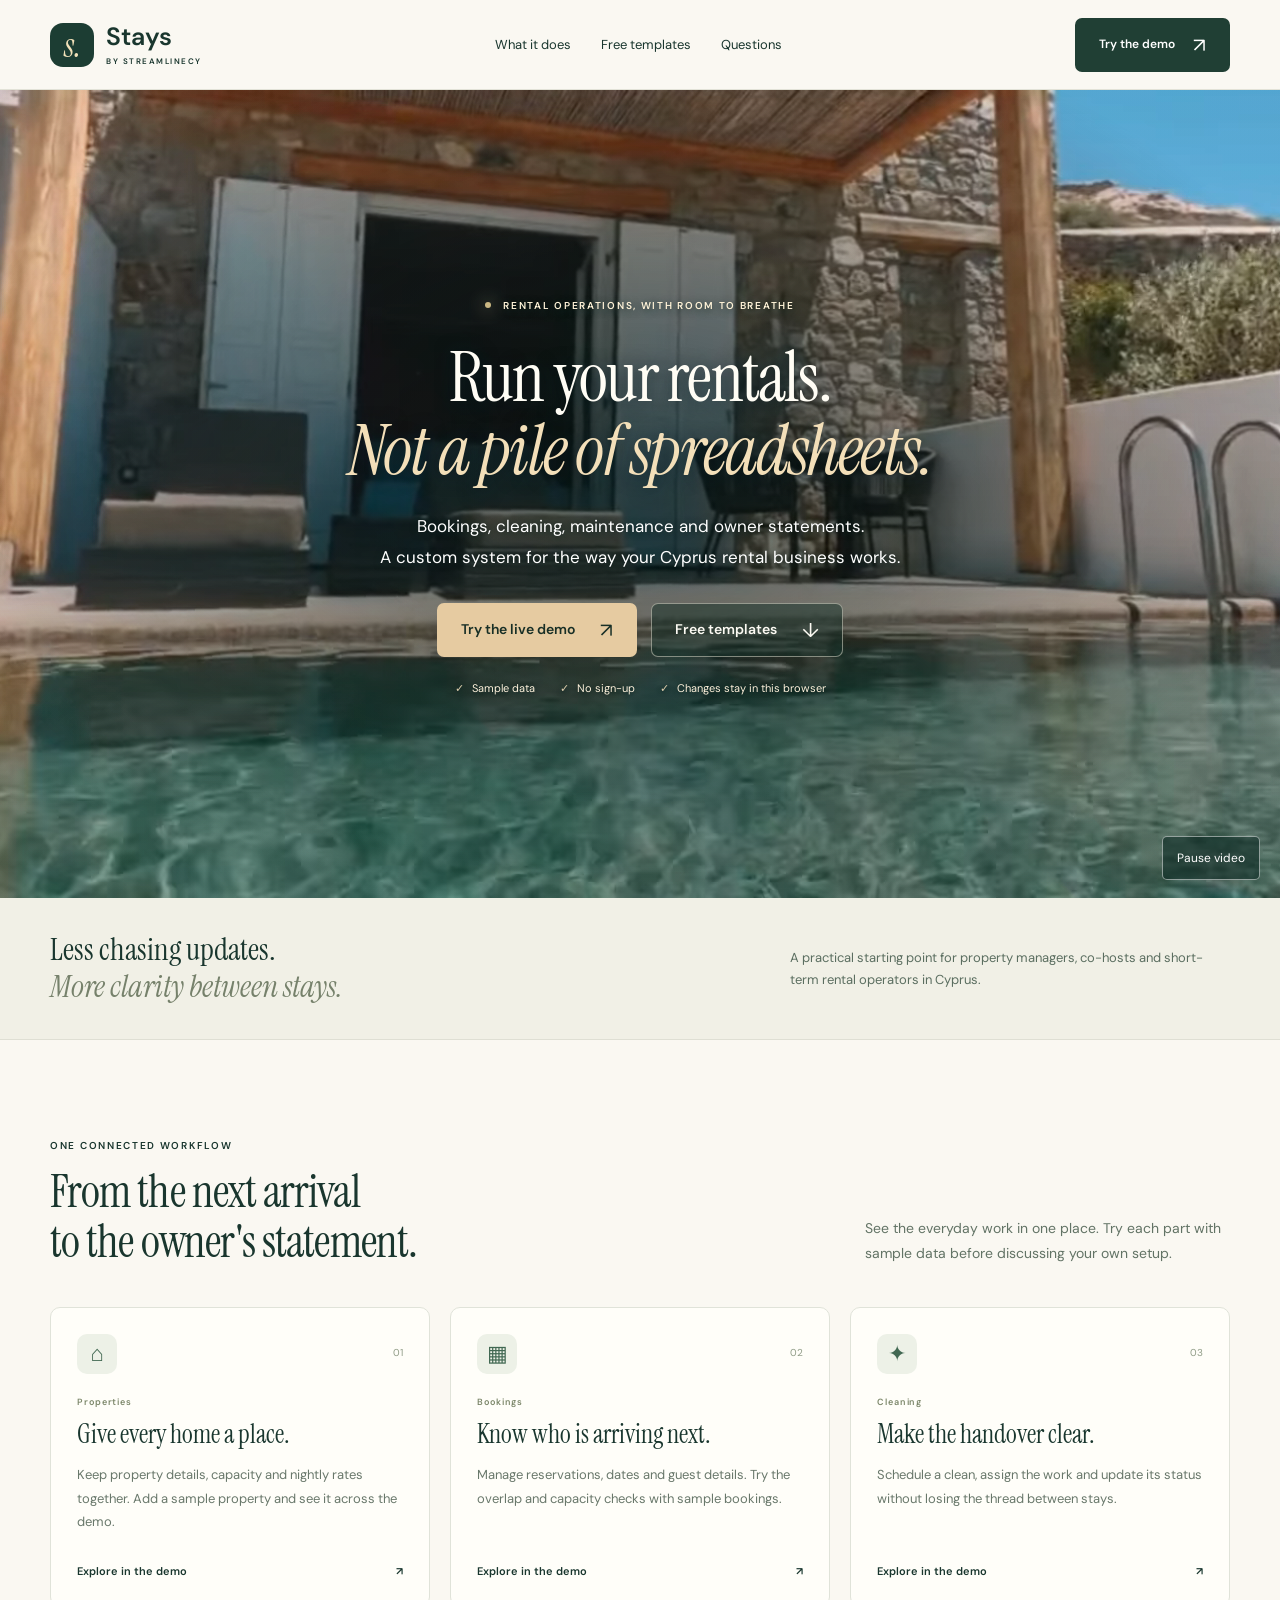
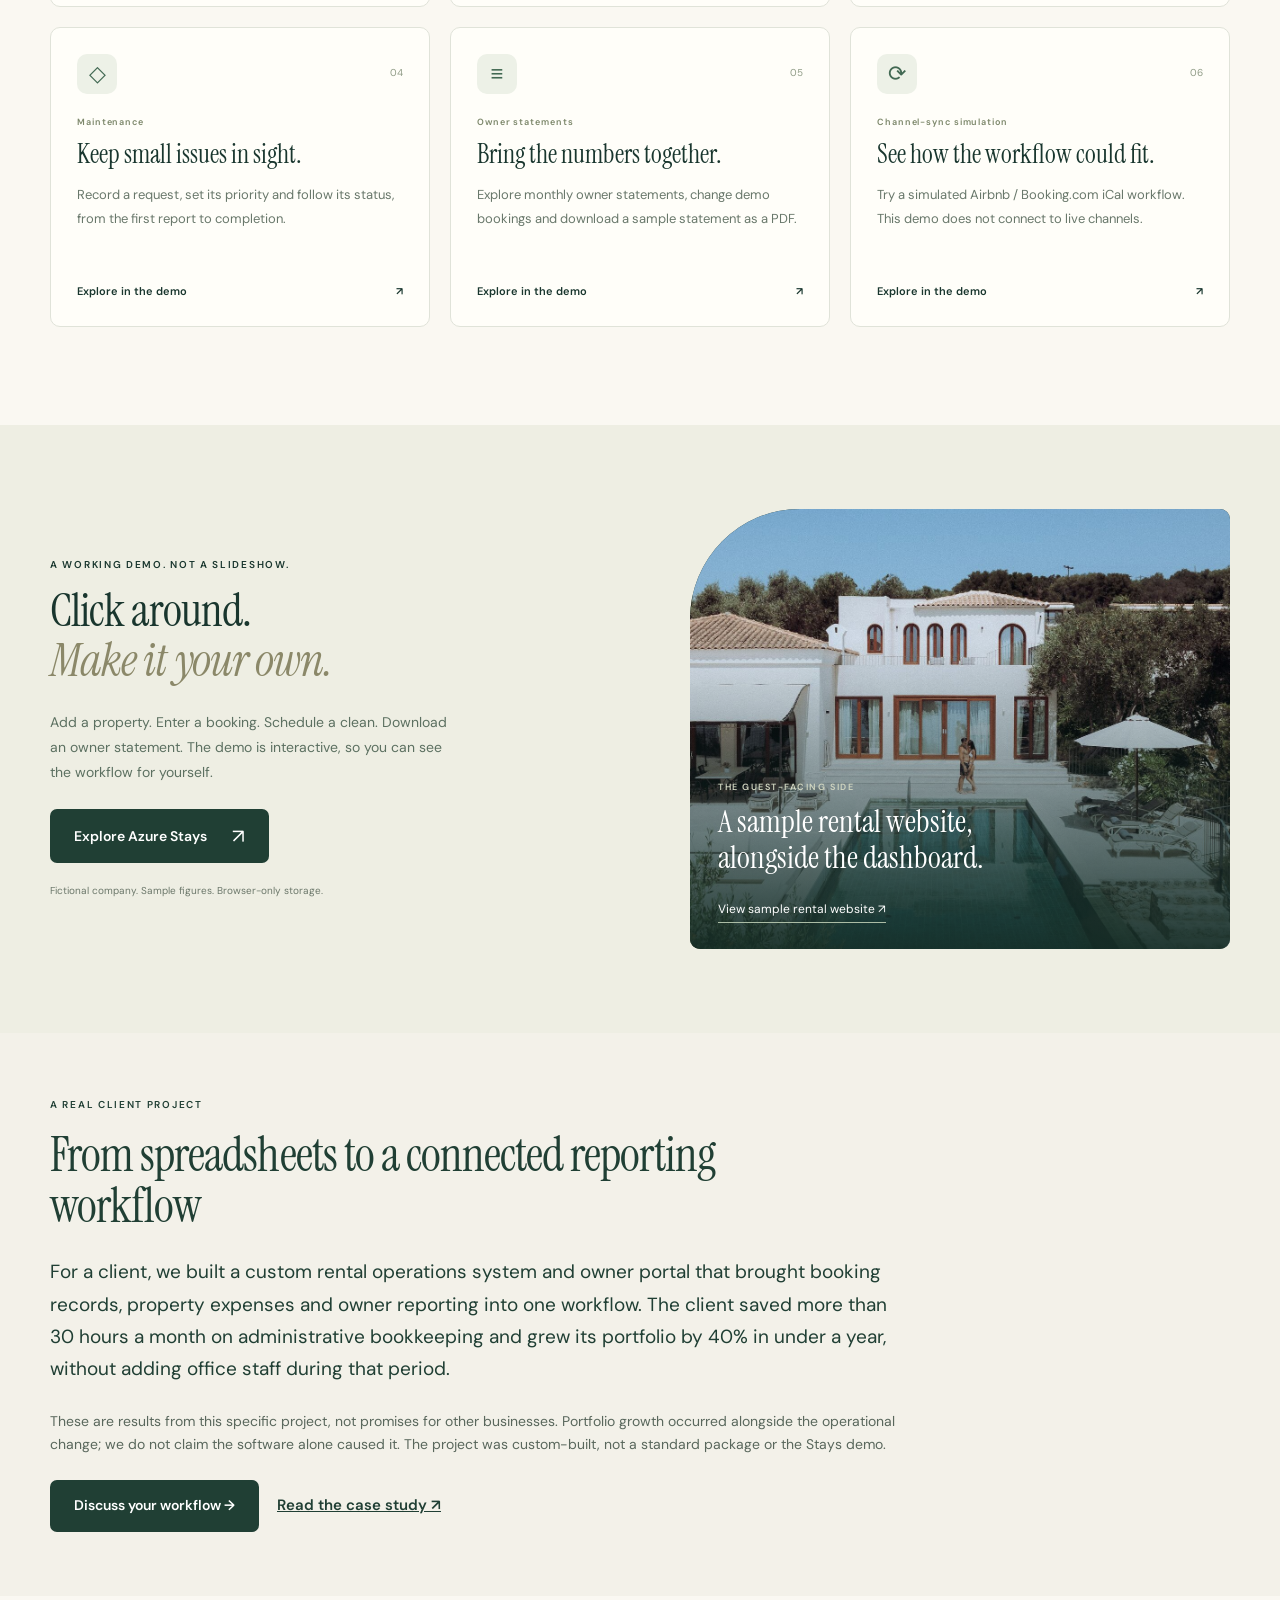
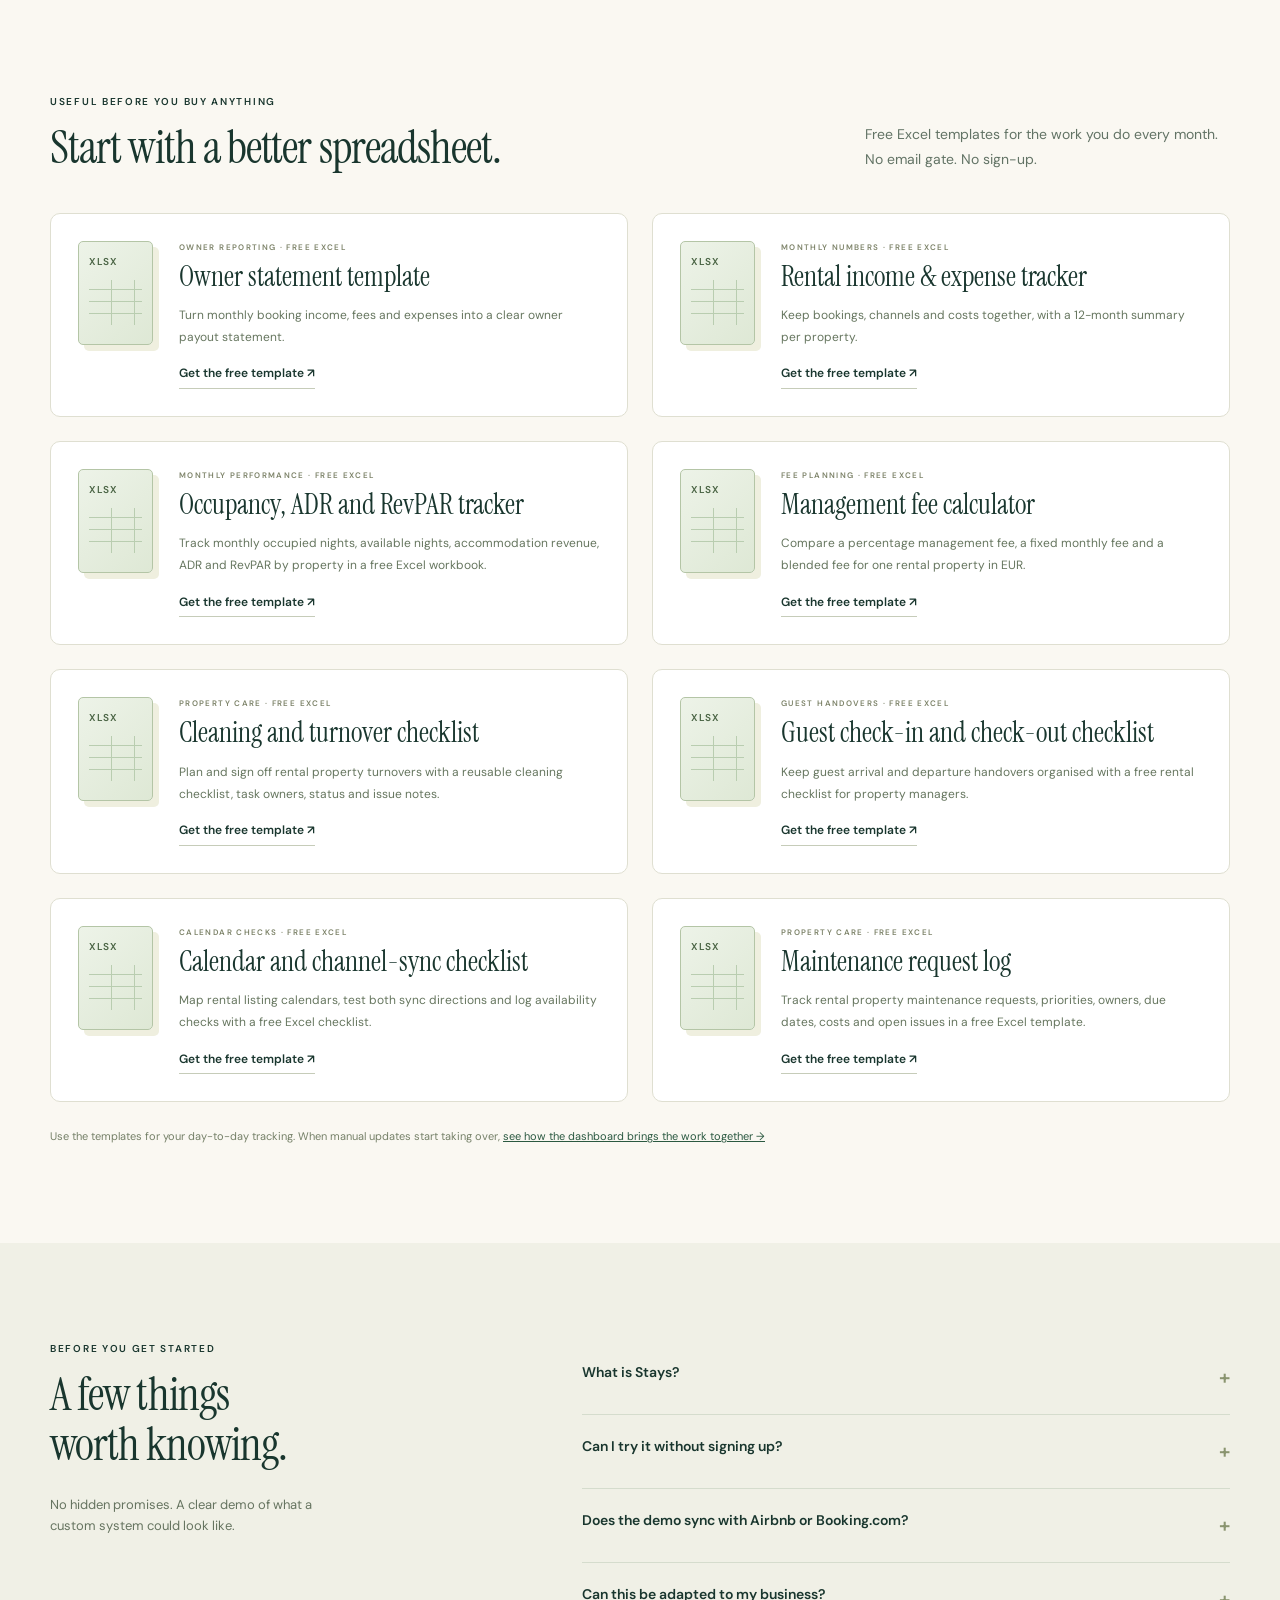
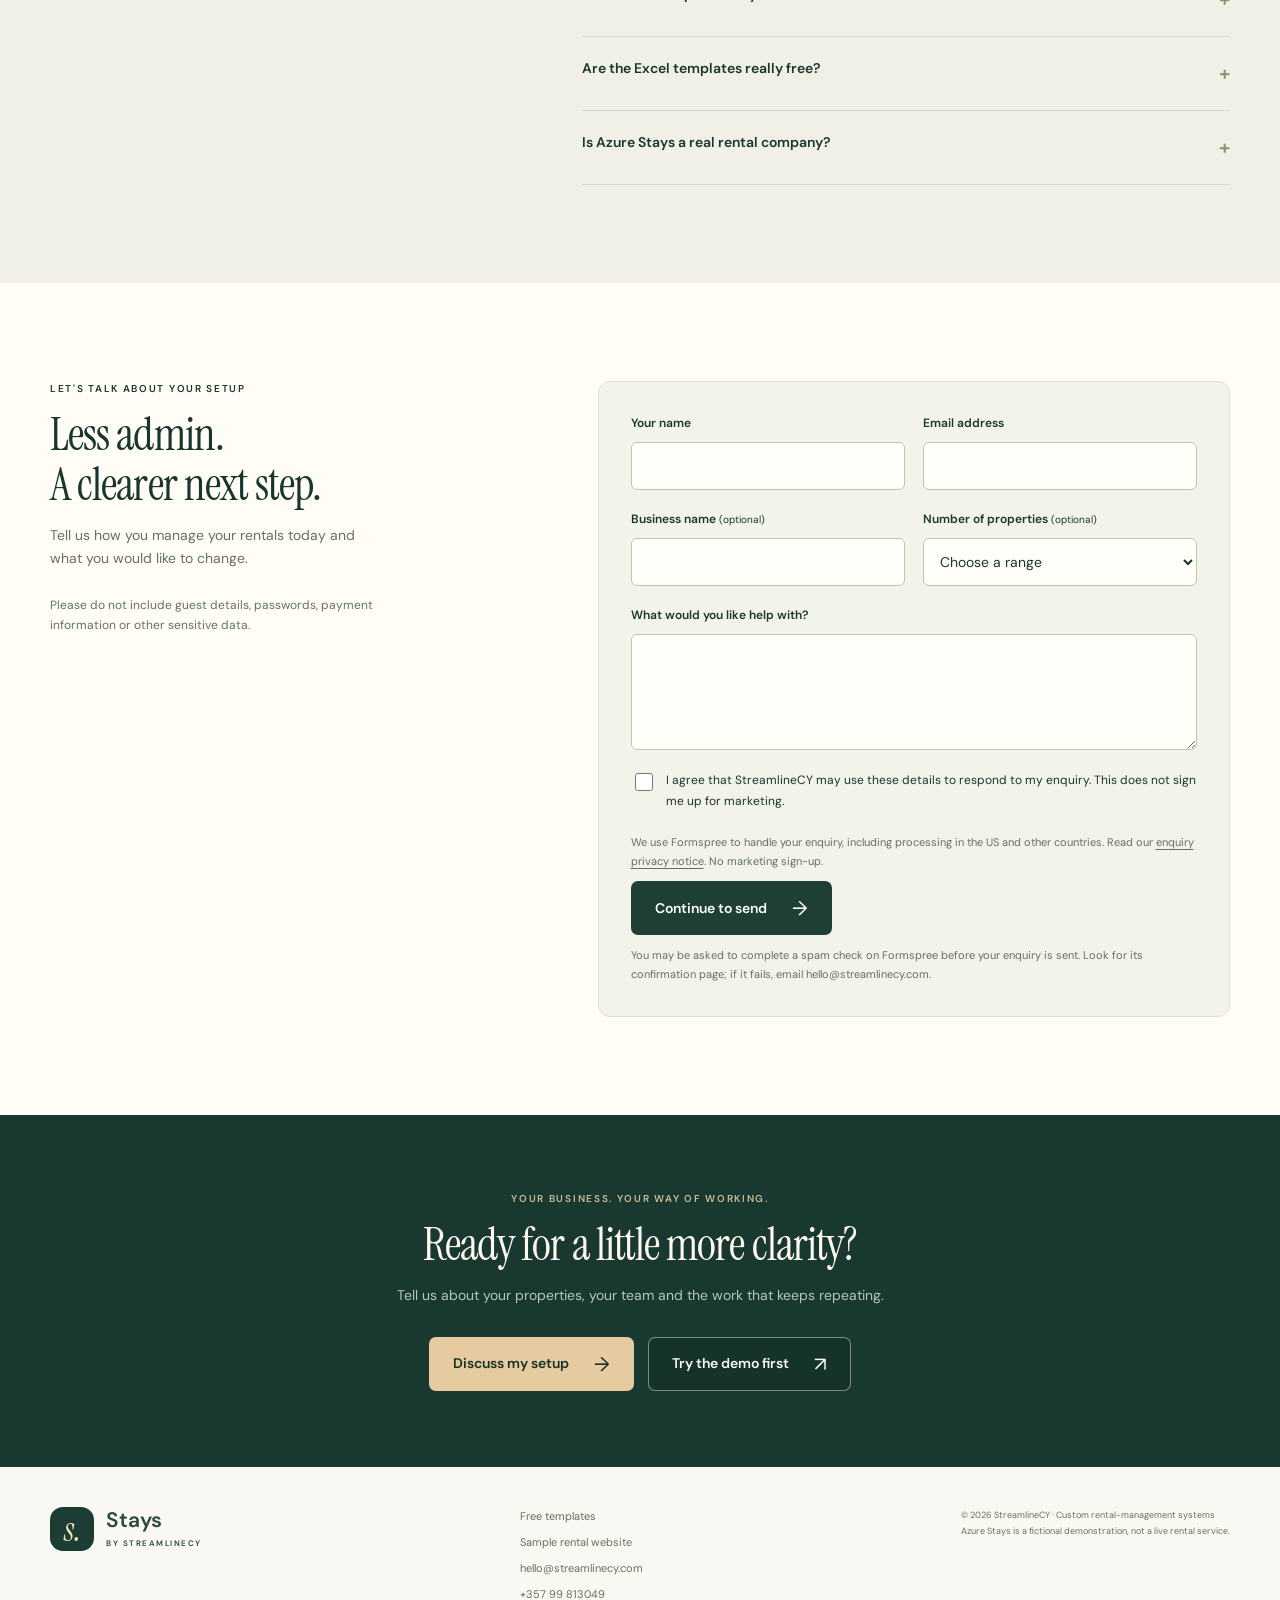
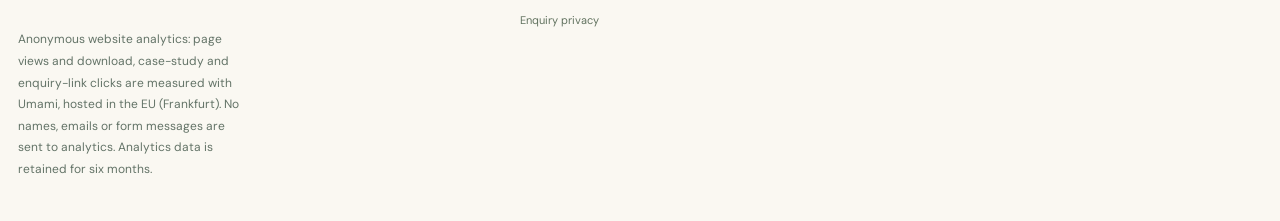
==== commit 5dc34bed: "Publish approved client proof and template CTAs with anonymous Umami clicks" ====
--- a/index.html
+++ b/index.html
@@ -20,9 +20,10 @@
 <section class="intro-band"><div class="s-wrap"><p>Less chasing updates.<br><em>More clarity between stays.</em></p><span>A practical starting point for property managers, co-hosts and short-term rental operators in Cyprus.</span></div></section>
 <section class="s-section s-wrap" id="workflows"><div class="section-head"><div><span class="eyebrow">ONE CONNECTED WORKFLOW</span><h2>From the next arrival<br>to the owner's statement.</h2></div><p>See the everyday work in one place. Try each part with sample data before discussing your own setup.</p></div><div class="workflow-grid"><article class="workflow-card"><div class="card-top"><span class="flow-icon" aria-hidden="true">⌂</span><span class="card-num">01</span></div><span class="eyebrow">Properties</span><h3>Give every home a place.</h3><p>Keep property details, capacity and nightly rates together. Add a sample property and see it across the demo.</p><a href="#dashboard" data-demo-tab="properties">Explore in the demo <span>↗</span></a></article><article class="workflow-card"><div class="card-top"><span class="flow-icon" aria-hidden="true">▦</span><span class="card-num">02</span></div><span class="eyebrow">Bookings</span><h3>Know who is arriving next.</h3><p>Manage reservations, dates and guest details. Try the overlap and capacity checks with sample bookings.</p><a href="#dashboard" data-demo-tab="bookings">Explore in the demo <span>↗</span></a></article><article class="workflow-card"><div class="card-top"><span class="flow-icon" aria-hidden="true">✦</span><span class="card-num">03</span></div><span class="eyebrow">Cleaning</span><h3>Make the handover clear.</h3><p>Schedule a clean, assign the work and update its status without losing the thread between stays.</p><a href="#dashboard" data-demo-tab="cleaning">Explore in the demo <span>↗</span></a></article><article class="workflow-card"><div class="card-top"><span class="flow-icon" aria-hidden="true">◇</span><span class="card-num">04</span></div><span class="eyebrow">Maintenance</span><h3>Keep small issues in sight.</h3><p>Record a request, set its priority and follow its status, from the first report to completion.</p><a href="#dashboard" data-demo-tab="maintenance">Explore in the demo <span>↗</span></a></article><article class="workflow-card"><div class="card-top"><span class="flow-icon" aria-hidden="true">≡</span><span class="card-num">05</span></div><span class="eyebrow">Owner statements</span><h3>Bring the numbers together.</h3><p>Explore monthly owner statements, change demo bookings and download a sample statement as a PDF.</p><a href="#dashboard" data-demo-tab="statements">Explore in the demo <span>↗</span></a></article><article class="workflow-card"><div class="card-top"><span class="flow-icon" aria-hidden="true">⟳</span><span class="card-num">06</span></div><span class="eyebrow">Channel-sync simulation</span><h3>See how the workflow could fit.</h3><p>Try a simulated Airbnb / Booking.com iCal workflow. This demo does not connect to live channels.</p><a href="#dashboard" data-demo-tab="channels">Explore in the demo <span>↗</span></a></article></div></section>
 <section class="demo-story"><div class="s-wrap story-grid"><div><span class="eyebrow">A WORKING DEMO. NOT A SLIDESHOW.</span><h2>Click around.<br><em>Make it your own.</em></h2><p>Add a property. Enter a booking. Schedule a clean. Download an owner statement. The demo is interactive, so you can see the workflow for yourself.</p><a class="s-btn" href="#dashboard">Explore Azure Stays <span>↗</span></a><small>Fictional company. Sample figures. Browser-only storage.</small></div><div class="story-photo"><img src="images/hero.jpg" width="1200" height="1500" loading="lazy" alt="Illustrative Mediterranean villa photograph from the fictional Azure Stays sample website"><div><span class="eyebrow">THE GUEST-FACING SIDE</span><h3>A sample rental website,<br>alongside the dashboard.</h3><a href="#sample">View sample rental website ↗</a></div></div></div></section>
+<section class="case-proof" id="client-case"><div class="s-wrap"><span class="eyebrow">A REAL CLIENT PROJECT</span><h2>From spreadsheets to a connected reporting workflow</h2><p class="case-body">For a client, we built a custom rental operations system and owner portal that brought booking records, property expenses and owner reporting into one workflow. The client saved more than 30 hours a month on administrative bookkeeping and grew its portfolio by 40% in under a year, without adding office staff during that period.</p><p class="case-note">These are results from this specific project, not promises for other businesses. Portfolio growth occurred alongside the operational change; we do not claim the software alone caused it. The project was custom-built, not a standard package or the Stays demo.</p><div class="case-actions"><a class="s-btn" href="#enquiry">Discuss your workflow →</a><a class="article-link" href="https://streamlinecy.com/blog/nicosia-property-management-crm-owner-portal-case-study">Read the case study ↗</a></div></div></section>
 <section class="s-section s-wrap" id="resources"><div class="section-head"><div><span class="eyebrow">USEFUL BEFORE YOU BUY ANYTHING</span><h2>Start with a better spreadsheet.</h2></div><p>Free Excel templates for the work you do every month. No email gate. No sign-up.</p></div><div class="resource-grid" id="resource-cards"><article class="resource-card"><div class="sheet-icon" aria-hidden="true"></div><div><span class="eyebrow">OWNER REPORTING · FREE EXCEL</span><h3>Owner statement template</h3><p>Turn monthly booking income, fees and expenses into a clear owner payout statement.</p><a href="templates/owner-statement/">Get the free template <span>↗</span></a></div></article><article class="resource-card"><div class="sheet-icon" aria-hidden="true"></div><div><span class="eyebrow">MONTHLY NUMBERS · FREE EXCEL</span><h3>Rental income & expense tracker</h3><p>Keep bookings, channels and costs together, with a 12-month summary per property.</p><a href="templates/rental-income-expense-tracker/">Get the free template <span>↗</span></a></div></article><article class="resource-card"><div class="sheet-icon" aria-hidden="true"></div><div><span class="eyebrow">MONTHLY PERFORMANCE · FREE EXCEL</span><h3>Occupancy, ADR and RevPAR tracker</h3><p>Track monthly occupied nights, available nights, accommodation revenue, ADR and RevPAR by property in a free Excel workbook.</p><a href="templates/occupancy-adr-revpar/">Get the free template <span>↗</span></a></div></article><article class="resource-card"><div class="sheet-icon" aria-hidden="true"></div><div><span class="eyebrow">FEE PLANNING · FREE EXCEL</span><h3>Management fee calculator</h3><p>Compare a percentage management fee, a fixed monthly fee and a blended fee for one rental property in EUR.</p><a href="templates/management-fee-calculator/">Get the free template <span>↗</span></a></div></article><article class="resource-card"><div class="sheet-icon" aria-hidden="true"></div><div><span class="eyebrow">PROPERTY CARE · FREE EXCEL</span><h3>Cleaning and turnover checklist</h3><p>Plan and sign off rental property turnovers with a reusable cleaning checklist, task owners, status and issue notes.</p><a href="templates/cleaning-turnover-checklist/">Get the free template <span>↗</span></a></div></article><article class="resource-card"><div class="sheet-icon" aria-hidden="true"></div><div><span class="eyebrow">GUEST HANDOVERS · FREE EXCEL</span><h3>Guest check-in and check-out checklist</h3><p>Keep guest arrival and departure handovers organised with a free rental checklist for property managers.</p><a href="templates/guest-check-in-check-out-checklist/">Get the free template <span>↗</span></a></div></article><article class="resource-card"><div class="sheet-icon" aria-hidden="true"></div><div><span class="eyebrow">CALENDAR CHECKS · FREE EXCEL</span><h3>Calendar and channel-sync checklist</h3><p>Map rental listing calendars, test both sync directions and log availability checks with a free Excel checklist.</p><a href="templates/calendar-channel-sync-checklist/">Get the free template <span>↗</span></a></div></article><article class="resource-card"><div class="sheet-icon" aria-hidden="true"></div><div><span class="eyebrow">PROPERTY CARE · FREE EXCEL</span><h3>Maintenance request log</h3><p>Track rental property maintenance requests, priorities, owners, due dates, costs and open issues in a free Excel template.</p><a href="templates/maintenance-request-log/">Get the free template <span>↗</span></a></div></article></div><div class="resource-note">Use the templates for your day-to-day tracking. When manual updates start taking over, <a href="#dashboard">see how the dashboard brings the work together →</a></div></section>
 <section class="s-section faq-section" id="questions"><div class="s-wrap faq-grid"><div><span class="eyebrow">BEFORE YOU GET STARTED</span><h2>A few things<br>worth knowing.</h2><p>No hidden promises. A clear demo of what a custom system could look like.</p></div><div><details><summary>What is Stays?<span aria-hidden="true">+</span></summary><p>Stays is StreamlineCY's demonstration of a short-term rental management system. Explore a working sample, then discuss a custom setup for the way your rental business operates.</p></details><details><summary>Can I try it without signing up?<span aria-hidden="true">+</span></summary><p>Yes. The Azure Stays dashboard opens without a password or sign-up. All properties, guests and figures are fictional sample data. Changes stay in this browser, not in a shared account.</p></details><details><summary>Does the demo sync with Airbnb or Booking.com?<span aria-hidden="true">+</span></summary><p>No. The Channels screen simulates an iCal workflow using sample data. Live integrations, supported channels and their limits must be agreed as part of your project.</p></details><details><summary>Can this be adapted to my business?<span aria-hidden="true">+</span></summary><p>Discuss your properties, team, reporting and existing tools with StreamlineCY. The final scope, integrations, delivery plan and price are agreed for your setup, not promised by this demo.</p></details><details><summary>Are the Excel templates really free?<span aria-hidden="true">+</span></summary><p>Yes. Download them directly without an email address. They are operational starting points, not accounting, legal or tax advice. Read the instructions in each workbook before entering real data.</p></details><details><summary>Is Azure Stays a real rental company?<span aria-hidden="true">+</span></summary><p>No. Azure Stays is the fictional company inside this demo. Its sample rental website shows how a guest-facing site can sit alongside a management dashboard.</p></details></div></div></section>
-<section class="s-section enquiry-section" id="enquiry"><div class="s-wrap enquiry-grid"><div><span class="eyebrow">LET'S TALK ABOUT YOUR SETUP</span><h2>Less admin.<br>A clearer next step.</h2><p>Tell us how you manage your rentals today and what you would like to change.</p><p class="enquiry-note">Please do not include guest details, passwords, payment information or other sensitive data.</p></div><form id="enquiry-form" method="post" action="https://formspree.io/f/xyekbzel" data-provider="Formspree"><input type="text" name="_gotcha" tabindex="-1" autocomplete="off" hidden style="display:none"><div class="form-row"><label for="enquiry-name">Your name<input id="enquiry-name" name="name" autocomplete="name" required maxlength="120"></label><label for="enquiry-email">Email address<input id="enquiry-email" name="email" type="email" autocomplete="email" required maxlength="254"></label></div><div class="form-row"><label for="enquiry-business">Business name <small>(optional)</small><input id="enquiry-business" name="business" autocomplete="organization" maxlength="150"></label><label for="enquiry-properties">Number of properties <small>(optional)</small><select id="enquiry-properties" name="properties"><option value="">Choose a range</option><option>1-5</option><option>6-20</option><option>21-50</option><option>51+</option><option>Not sure yet</option></select></label></div><label for="enquiry-message">What would you like help with?<textarea id="enquiry-message" name="message" rows="5" required maxlength="5000"></textarea></label><label class="form-consent"><input type="checkbox" name="contact_consent" required><span>I agree that StreamlineCY may use these details to respond to my enquiry. This does not sign me up for marketing.</span></label><p class="form-privacy">We use Formspree to handle your enquiry, including processing in the US and other countries. Read our <a href="enquiry-privacy/">enquiry privacy notice</a>. No marketing sign-up.</p><button class="s-btn" type="submit">Continue to send <span>→</span></button><p class="form-status">You may be asked to complete a spam check on Formspree before your enquiry is sent. Look for its confirmation page; if it fails, email hello@streamlinecy.com.</p></form></div></section><section class="start-section" id="start"><div class="s-wrap"><span class="eyebrow">YOUR BUSINESS. YOUR WAY OF WORKING.</span><h2>Ready for a little more clarity?</h2><p>Tell us about your properties, your team and the work that keeps repeating.</p><div class="hero-actions"><a class="s-btn gold" href="#enquiry">Discuss my setup <span>→</span></a><a class="s-btn ghost" href="#dashboard">Try the demo first <span>↗</span></a></div></div></section><footer class="s-footer"><div class="s-wrap"><a class="s-brand" href="https://streamlinecy.com"><span class="brand-mark">s.</span><span>Stays<small>BY STREAMLINECY</small></span></a><div><a href="#resources">Free templates</a><a href="#sample">Sample rental website</a><a href="mailto:hello@streamlinecy.com">hello@streamlinecy.com</a><a href="tel:+35799813049">+357 99 813049</a><a href="enquiry-privacy/">Enquiry privacy</a></div><p>© 2026 StreamlineCY · Custom rental-management systems<br>Azure Stays is a fictional demonstration, not a live rental service.</p></div></footer></main><main id="sample-site" class="hide"><div class="sample-notice">Fictional rental-company website. Properties, prices, ratings and service claims are sample content. <a href="#home">Back to Stays software</a></div><nav class="wrap"><a class="brand" href="#"><i>AS</i><b>Azure Stays<small>CYPRUS</small></b></a><div class="links"><a href="#stays">Stays</a><a href="#services">Services</a><a href="#contact">Contact</a></div><button class="primary demo-enter">Open live demo ↗</button></nav>
+<section class="s-section enquiry-section" id="enquiry"><div class="s-wrap enquiry-grid"><div><span class="eyebrow">LET'S TALK ABOUT YOUR SETUP</span><h2>Less admin.<br>A clearer next step.</h2><p>Tell us how you manage your rentals today and what you would like to change.</p><p class="enquiry-note">Please do not include guest details, passwords, payment information or other sensitive data.</p></div><form id="enquiry-form" method="post" action="https://formspree.io/f/xyekbzel" data-provider="Formspree"><input type="text" name="_gotcha" tabindex="-1" autocomplete="off" hidden style="display:none"><div class="form-row"><label for="enquiry-name">Your name<input id="enquiry-name" name="name" autocomplete="name" required maxlength="120"></label><label for="enquiry-email">Email address<input id="enquiry-email" name="email" type="email" autocomplete="email" required maxlength="254"></label></div><div class="form-row"><label for="enquiry-business">Business name <small>(optional)</small><input id="enquiry-business" name="business" autocomplete="organization" maxlength="150"></label><label for="enquiry-properties">Number of properties <small>(optional)</small><select id="enquiry-properties" name="properties"><option value="">Choose a range</option><option>1-5</option><option>6-20</option><option>21-50</option><option>51+</option><option>Not sure yet</option></select></label></div><label for="enquiry-message">What would you like help with?<textarea id="enquiry-message" name="message" rows="5" required maxlength="5000"></textarea></label><label class="form-consent"><input type="checkbox" name="contact_consent" required><span>I agree that StreamlineCY may use these details to respond to my enquiry. This does not sign me up for marketing.</span></label><p class="form-privacy">We use Formspree to handle your enquiry, including processing in the US and other countries. Read our <a href="enquiry-privacy/">enquiry privacy notice</a>. No marketing sign-up.</p><button class="s-btn" type="submit">Continue to send <span>→</span></button><p class="form-status">You may be asked to complete a spam check on Formspree before your enquiry is sent. Look for its confirmation page; if it fails, email hello@streamlinecy.com.</p></form></div></section><section class="start-section" id="start"><div class="s-wrap"><span class="eyebrow">YOUR BUSINESS. YOUR WAY OF WORKING.</span><h2>Ready for a little more clarity?</h2><p>Tell us about your properties, your team and the work that keeps repeating.</p><div class="hero-actions"><a class="s-btn gold" href="#enquiry">Discuss my setup <span>→</span></a><a class="s-btn ghost" href="#dashboard">Try the demo first <span>↗</span></a></div></div></section><footer class="s-footer"><div class="s-wrap"><a class="s-brand" href="https://streamlinecy.com"><span class="brand-mark">s.</span><span>Stays<small>BY STREAMLINECY</small></span></a><div><a href="#resources">Free templates</a><a href="#sample">Sample rental website</a><a href="mailto:hello@streamlinecy.com">hello@streamlinecy.com</a><a href="tel:+35799813049">+357 99 813049</a><a href="enquiry-privacy/">Enquiry privacy</a></div><p>© 2026 StreamlineCY · Custom rental-management systems<br>Azure Stays is a fictional demonstration, not a live rental service.</p></div><p class="analytics-notice">Anonymous website analytics: page views and download, case-study and enquiry-link clicks are measured with Umami, hosted in the EU (Frankfurt). No names, emails or form messages are sent to analytics. Analytics data is retained for six months.</p></footer></main><main id="sample-site" class="hide"><div class="sample-notice">Fictional rental-company website. Properties, prices, ratings and service claims are sample content. <a href="#home">Back to Stays software</a></div><nav class="wrap"><a class="brand" href="#"><i>AS</i><b>Azure Stays<small>CYPRUS</small></b></a><div class="links"><a href="#stays">Stays</a><a href="#services">Services</a><a href="#contact">Contact</a></div><button class="primary demo-enter">Open live demo ↗</button></nav>
 <section class="demo-entry wrap" aria-label="Live management demo"><div><span class="demo-kicker">INTERACTIVE DEMO</span><h2>Try the property management dashboard.</h2><p>Explore bookings, cleaning, maintenance, statements and channel sync with sample data.</p></div><div class="demo-entry-action"><button class="primary demo-enter">Open live demo →</button><small>No sign-up. No password. Try it now.</small></div></section>
 <section class="hero wrap"><div><label>— &nbsp; VILLAS MADE PERSONAL</label><h1>Your Cyprus stay,<br><em>beautifully managed.</em></h1><p>Handpicked homes, thoughtful hosting and a local team that takes care of every detail.</p><div class="actions"><button class="primary demo-enter">Open live demo →</button><a href="#stays"><b>Explore the sample website</b> →</a></div><div class="rating"><b>4.9</b> <span>★★★★★</span> Guest rating　│　<b>12k+</b> nights hosted</div></div><div class="heroimg"><img src="images/hero.jpg" alt="Mediterranean villa with private pool"><div class="photo-caption">Mediterranean living,<br>professionally managed</div><aside><small>NEXT AVAILABLE</small><b>Villa Thalassa</b><span>12-18 October · Paphos</span></aside></div></section>
 <div class="ticker">LOCAL HOSTS　✦　 HANDPICKED HOMES　✦　 24/7 GUEST CARE　✦　 OWNER PEACE OF MIND　✦　 LOCAL HOSTS</div>
@@ -34,7 +35,7 @@
 <section id="overview" class="tab active"></section><section id="properties" class="tab"></section><section id="bookings" class="tab"></section><section id="cleaning" class="tab"></section><section id="maintenance" class="tab"></section><section id="statements" class="tab"></section><section id="channels" class="tab"></section>
 </div><footer>DEMO - built by <a href="https://streamlinecy.com">StreamlineCY</a><span>Changes are saved in this browser only · Custom property systems · <a href="https://wa.me/35799813049">+357 99 813049</a></span></footer></main></section>
 <div id="modal" class="modal hide"><div class="sheet"><button type="button" class="x" data-action="close" aria-label="Close">×</button><div id="modalBody"></div></div></div><div id="toast" class="toast" role="status"></div>
-<script defer src="https://cloud.umami.is/script.js" data-website-id="5cbe8f70-e239-45df-879b-1a55b683f248" data-domains="stays.streamlinecy.com"></script>
+<script defer src="analytics.js?v=1"></script><script defer src="https://cloud.umami.is/script.js" data-website-id="5cbe8f70-e239-45df-879b-1a55b683f248" data-domains="stays.streamlinecy.com" data-exclude-search="true" data-exclude-hash="true" data-do-not-track="true" data-before-send="staysAnalyticsBeforeSend"></script>
 <script>
 /* Anonymous screen views only: no form values, demo records, or visitor identifiers. */
 (function () {
--- a/marketing.css
+++ b/marketing.css
@@ -15,3 +15,8 @@
 .software .enquiry-grid label{letter-spacing:normal;text-transform:none}.software .enquiry-grid input,.software .enquiry-grid textarea,.software .enquiry-grid select{letter-spacing:normal}
 
 .form-privacy a{text-decoration:underline;text-underline-offset:3px}
+
+/* Approved anonymous client case */
+.case-proof{background:#f3f1e9;color:#203f34;padding:64px 0}.case-proof h2{font-family:'Instrument Serif',serif;font-size:48px;line-height:1.06;max-width:800px;margin:18px 0 25px;font-weight:400}.case-proof .case-body{font-size:19px;line-height:1.7;max-width:850px}.case-proof .case-note{max-width:850px;font-size:14px;line-height:1.65;color:#59675c;margin:24px 0}.case-actions{display:flex;gap:18px;align-items:center;flex-wrap:wrap}.case-actions .article-link{color:#203f34;text-decoration:underline;font-weight:600;padding:12px 0}.case-proof .s-wrap{max-width:1180px;margin:auto}.template-case{border-radius:16px;padding:42px;margin-top:40px}.template-case h2{font-size:38px}.template-case .case-body{font-size:17px}@media(max-width:600px){.case-proof{padding:40px 0}.case-proof h2{font-size:37px}.case-proof .case-body{font-size:17px}.template-case{padding:28px 22px;margin-top:0}.template-case h2{font-size:32px}.case-proof .case-note{font-size:14px}.case-actions{gap:8px;align-items:stretch;flex-direction:column}.case-actions .s-btn{text-align:center}}
+
+.analytics-notice{font-size:12px!important;line-height:1.7;max-width:850px;margin:28px auto 0;padding:0 18px;color:#637367;text-align:left}
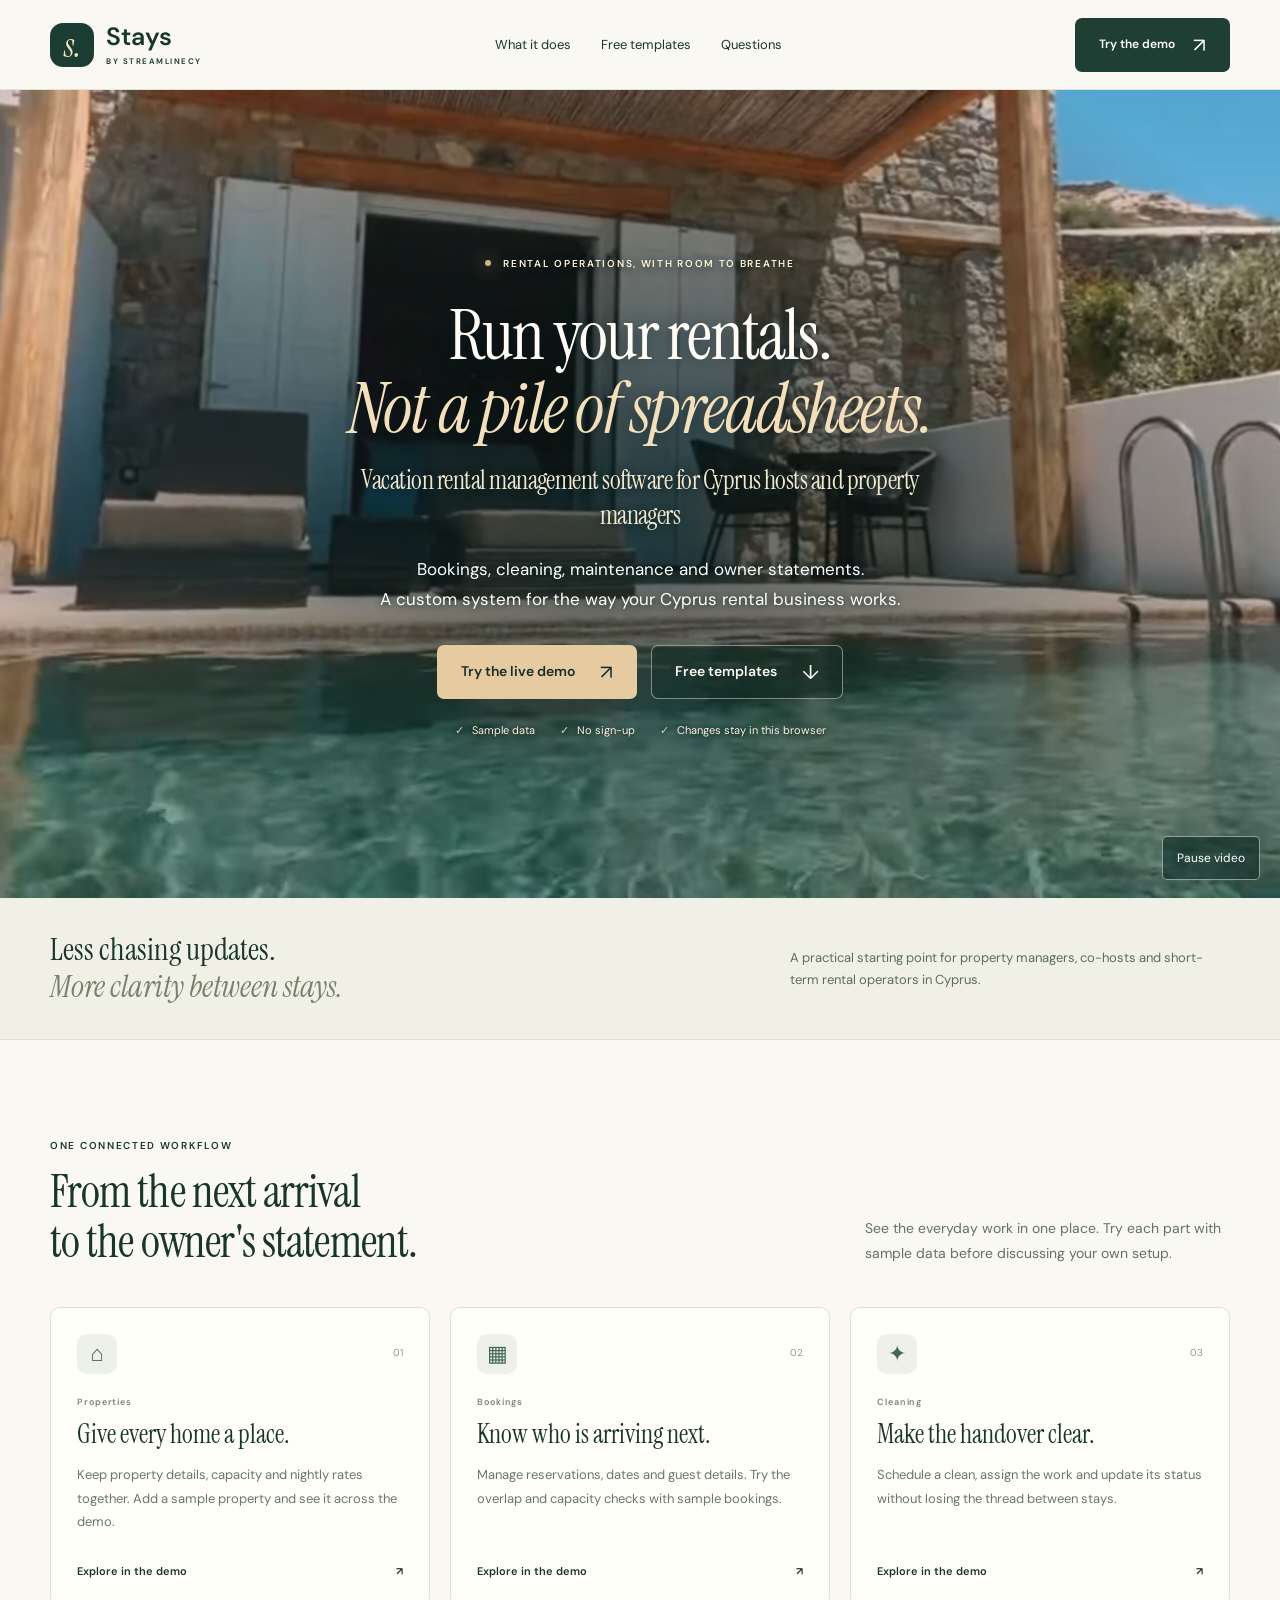
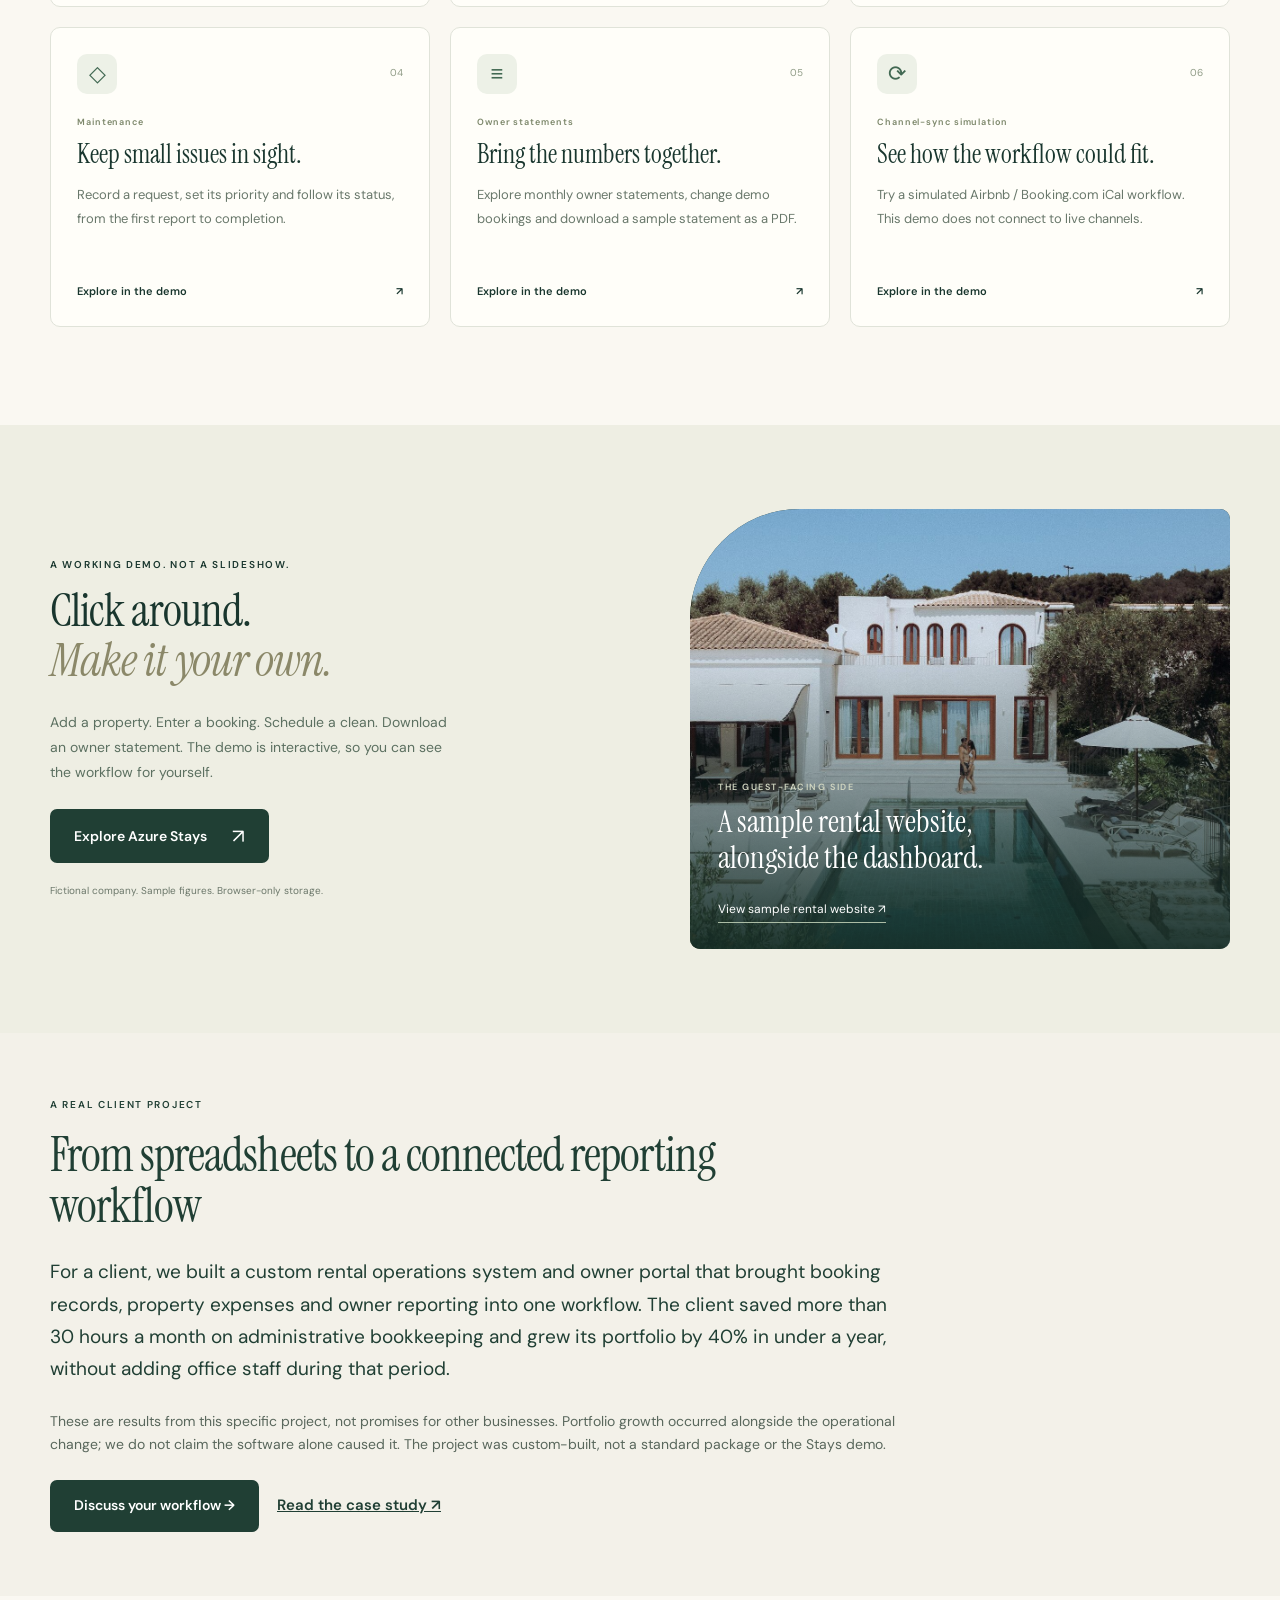
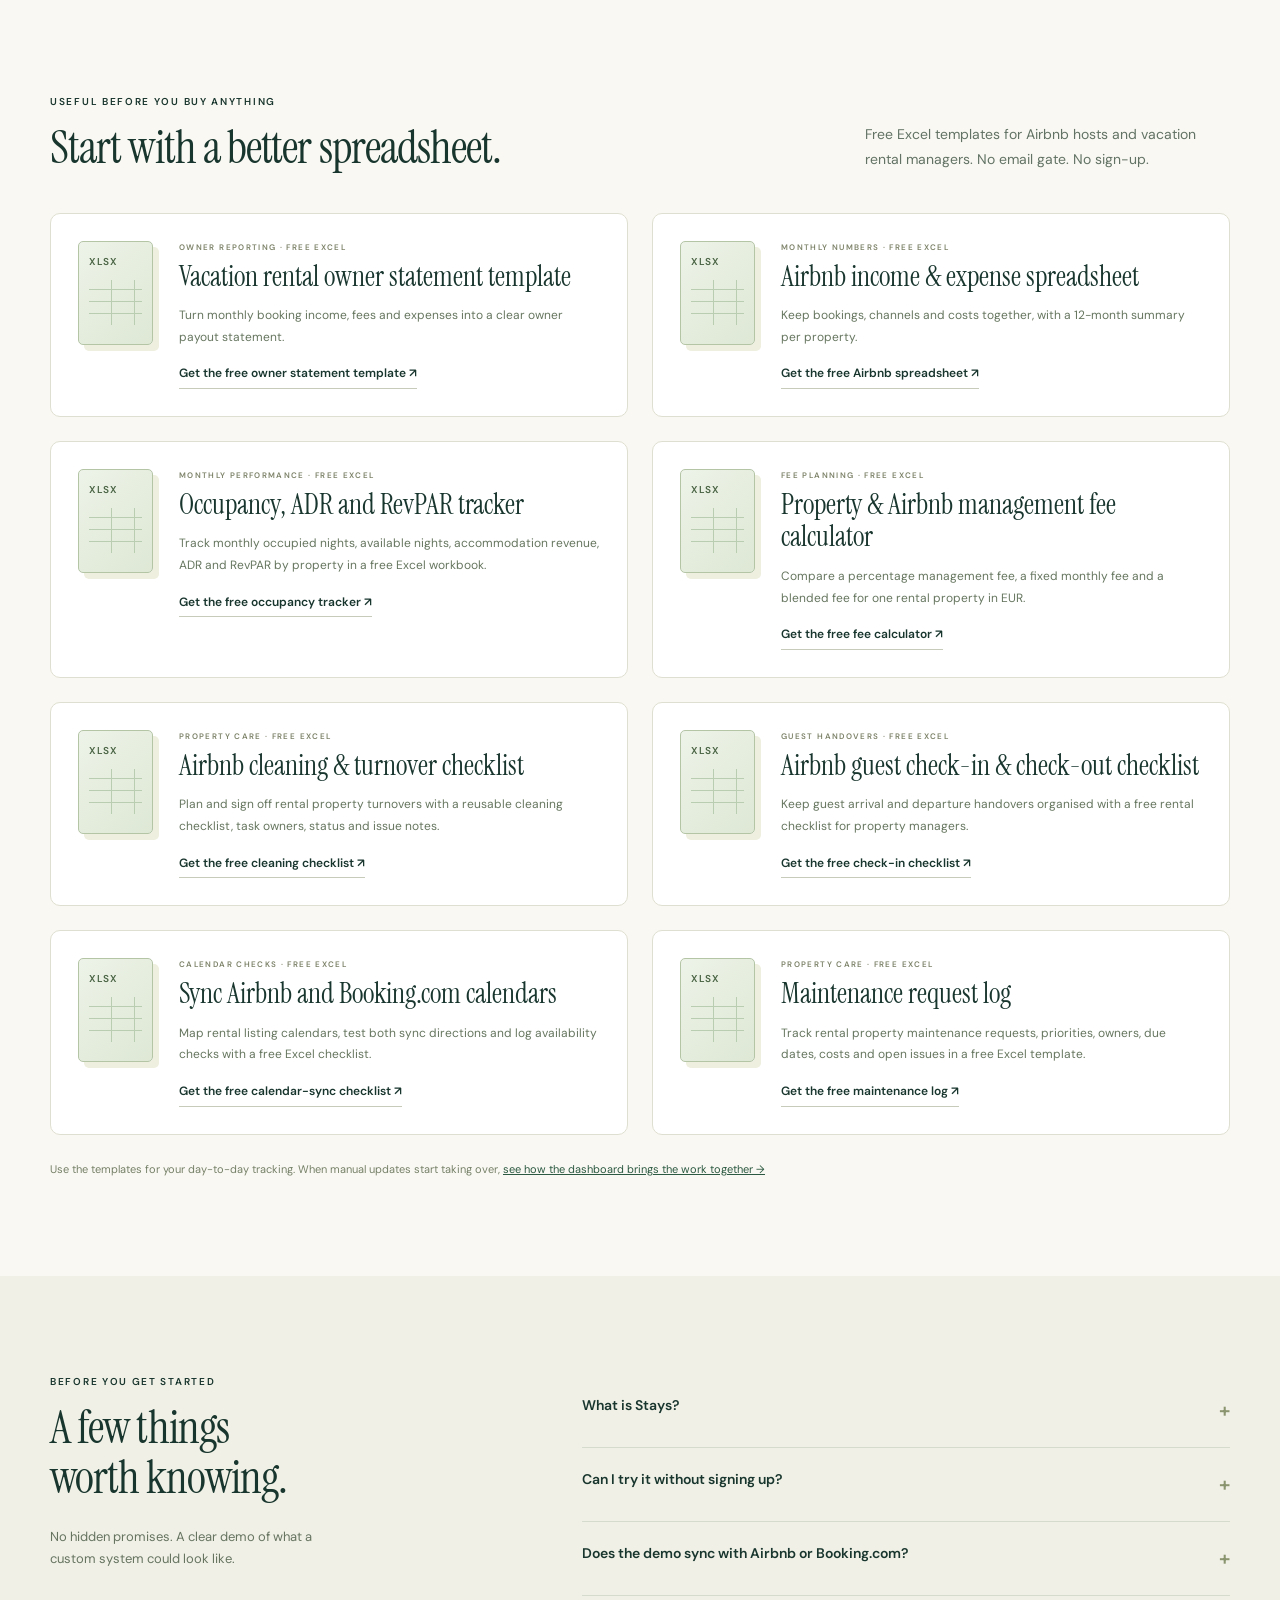
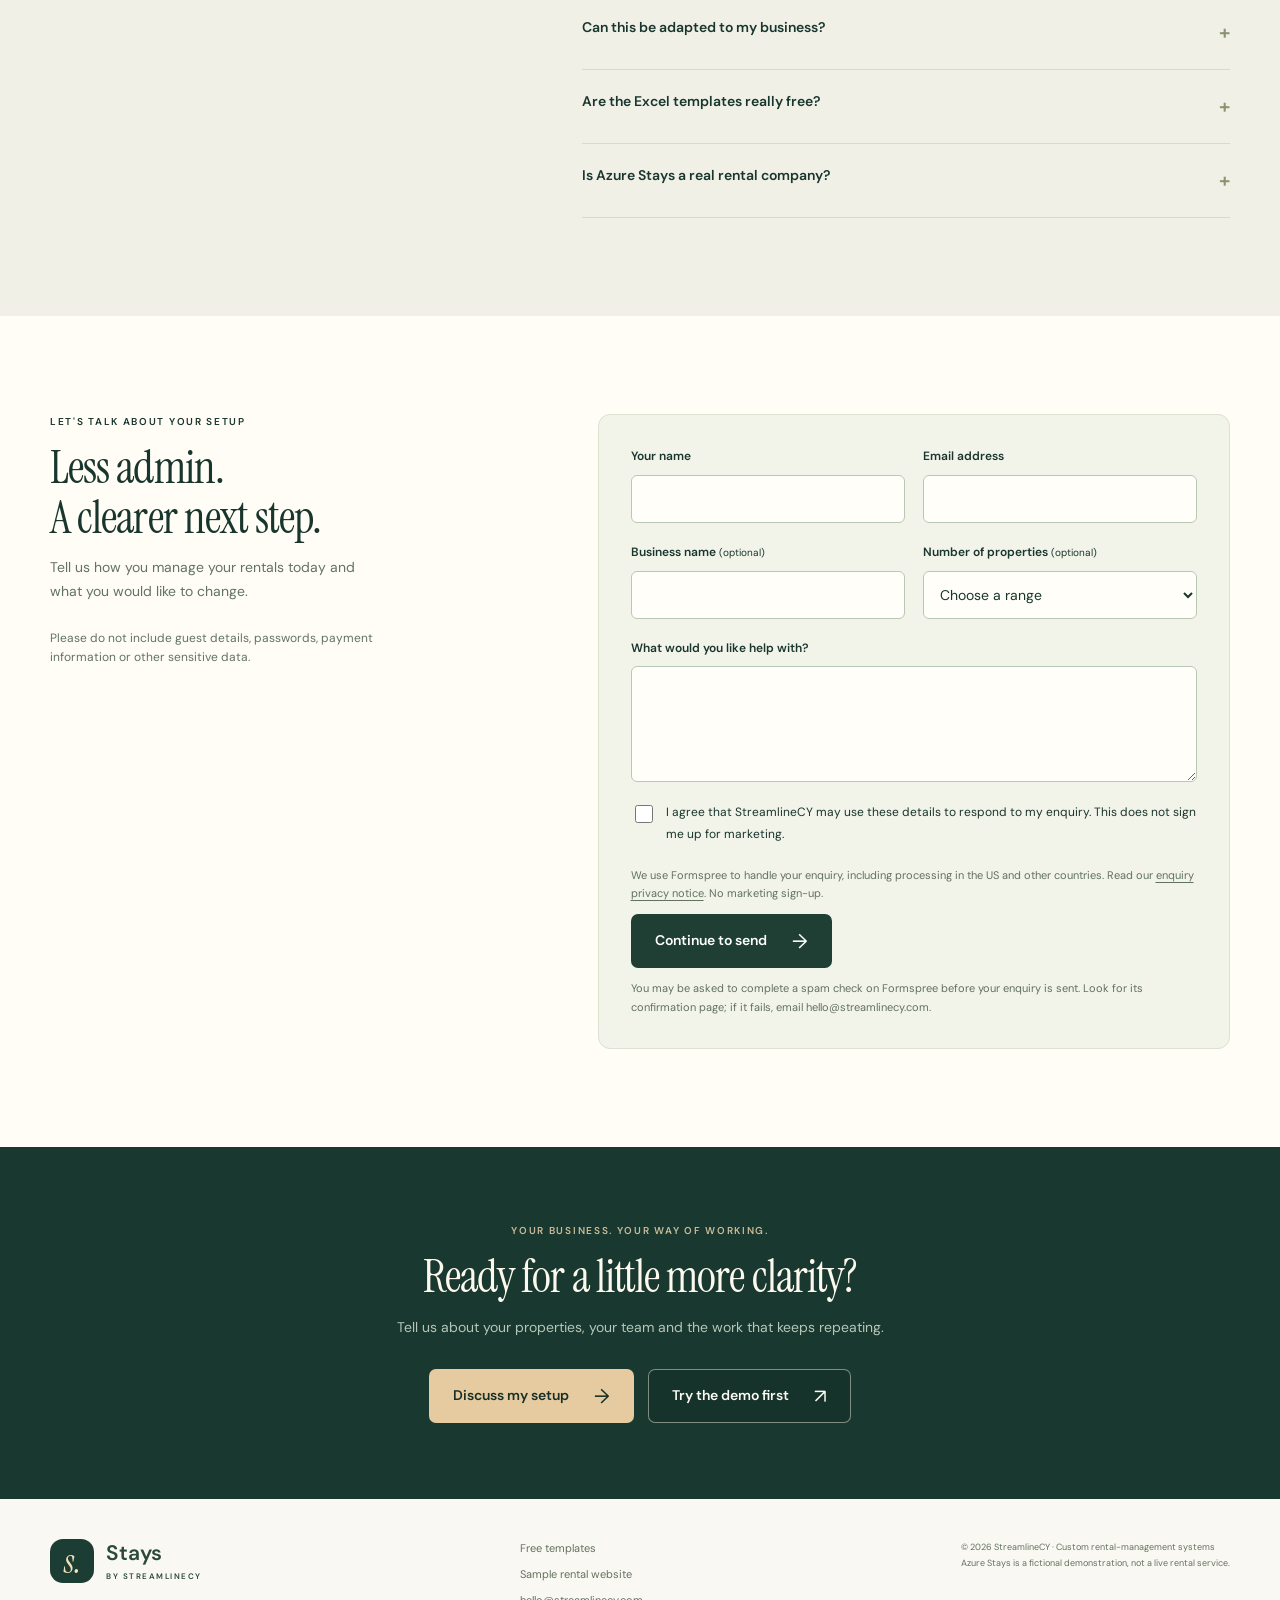
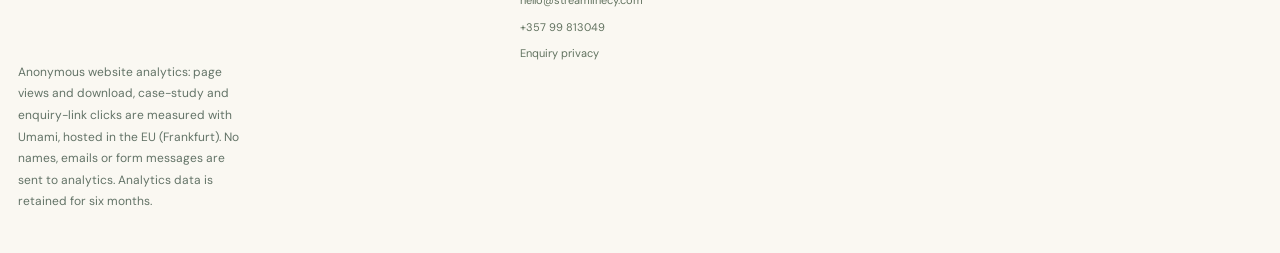
==== commit c30ae8b8: "Retarget pages to vacation rental / Airbnb keyword set - Homepage: new title/meta/og, keyword H2 sub" ====
--- a/index.html
+++ b/index.html
@@ -1,11 +1,11 @@
-<!doctype html><html lang="en"><head><meta charset="utf-8"><meta name="viewport" content="width=device-width,initial-scale=1"><title>Short-term Rental Management Software in Cyprus | Stays</title>
-<meta name="description" content="Explore a custom short-term rental management system for Cyprus: bookings, cleaning, maintenance and owner statements. Try the demo and download free Excel templates.">
+<!doctype html><html lang="en"><head><meta charset="utf-8"><meta name="viewport" content="width=device-width,initial-scale=1"><title>Vacation Rental &amp; Airbnb Management Software in Cyprus | Stays</title>
+<meta name="description" content="Vacation rental &amp; Airbnb management software for Cyprus property managers. Bookings, cleaning, maintenance, owner statements, calendar sync. Free demo.">
 <link rel="canonical" href="https://stays.streamlinecy.com/">
 <meta property="og:type" content="website">
 <meta property="og:url" content="https://stays.streamlinecy.com/">
 <meta property="og:site_name" content="StreamlineCY">
-<meta property="og:title" content="Short-term Rental Management Software in Cyprus | Stays">
-<meta property="og:description" content="Explore a custom short-term rental management system for Cyprus: bookings, cleaning, maintenance and owner statements. Try the demo and download free Excel templates.">
+<meta property="og:title" content="Vacation Rental &amp; Airbnb Management Software in Cyprus | Stays">
+<meta property="og:description" content="Vacation rental &amp; Airbnb management software for Cyprus property managers. Bookings, cleaning, maintenance, owner statements, calendar sync. Free demo.">
 <meta property="og:image" content="https://stays.streamlinecy.com/images/dashboard-preview.png">
 <meta property="og:image:width" content="1440">
 <meta property="og:image:height" content="960">
@@ -16,26 +16,26 @@
 <meta name="twitter:description" content="Explore a custom short-term rental management system for Cyprus: bookings, cleaning, maintenance and owner statements. Try the demo and download free Excel templates.">
 <meta name="twitter:image" content="https://stays.streamlinecy.com/images/dashboard-preview.png">
 <meta name="twitter:image:alt" content="The Stays rental-management demo dashboard with fictional sample data.">
-<link rel="preconnect" href="https://fonts.googleapis.com"><link rel="preconnect" href="https://fonts.gstatic.com" crossorigin><link href="https://fonts.googleapis.com/css2?family=DM+Sans:wght@400;500;600;700&family=Instrument+Serif:ital@0;1&display=swap" rel="stylesheet"><link rel="stylesheet" href="styles.css?v=5"><link rel="stylesheet" href="marketing.css?v=10"><script type="application/ld+json">{"@context": "https://schema.org", "@graph": [{"@type": "Organization", "@id": "https://streamlinecy.com/#organization", "name": "StreamlineCY", "url": "https://streamlinecy.com"}, {"@type": "SoftwareApplication", "@id": "https://stays.streamlinecy.com/#software", "name": "Stays by StreamlineCY", "applicationCategory": "BusinessApplication", "operatingSystem": "Web browser", "url": "https://stays.streamlinecy.com/", "description": "Interactive demonstration of a custom short-term rental management system. Fictional sample data and browser-only storage.", "provider": {"@id": "https://streamlinecy.com/#organization"}}, {"@type": "FAQPage", "mainEntity": [{"@type": "Question", "name": "What is Stays?", "acceptedAnswer": {"@type": "Answer", "text": "Stays is StreamlineCY's demonstration of a short-term rental management system. Explore a working sample, then discuss a custom setup for the way your rental business operates."}}, {"@type": "Question", "name": "Can I try it without signing up?", "acceptedAnswer": {"@type": "Answer", "text": "Yes. The Azure Stays dashboard opens without a password or sign-up. All properties, guests and figures are fictional sample data. Changes stay in this browser, not in a shared account."}}, {"@type": "Question", "name": "Does the demo sync with Airbnb or Booking.com?", "acceptedAnswer": {"@type": "Answer", "text": "No. The Channels screen simulates an iCal workflow using sample data. Live integrations, supported channels and their limits must be agreed as part of your project."}}, {"@type": "Question", "name": "Can this be adapted to my business?", "acceptedAnswer": {"@type": "Answer", "text": "Discuss your properties, team, reporting and existing tools with StreamlineCY. The final scope, integrations, delivery plan and price are agreed for your setup, not promised by this demo."}}, {"@type": "Question", "name": "Are the Excel templates really free?", "acceptedAnswer": {"@type": "Answer", "text": "Yes. Download them directly without an email address. They are operational starting points, not accounting, legal or tax advice. Read the instructions in each workbook before entering real data."}}, {"@type": "Question", "name": "Is Azure Stays a real rental company?", "acceptedAnswer": {"@type": "Answer", "text": "No. Azure Stays is the fictional company inside this demo. Its sample rental website shows how a guest-facing site can sit alongside a management dashboard."}}]}]}</script><link rel="icon" href="/favicon.svg" type="image/svg+xml"><link rel="icon" href="/favicon.ico" sizes="any"><link rel="icon" href="/favicon-32.png" type="image/png" sizes="32x32"><link rel="apple-touch-icon" href="/apple-touch-icon.png"><link rel="manifest" href="/site.webmanifest"><meta name="theme-color" content="#203f34"><meta name="google-site-verification" content="wnkRify8zHFhEQwkmRe-2cvEC9Kybr74FwxPuwW122Q"></head><body><div class="demo hide" id="demo-bar">FICTIONAL SAMPLE · built by <a href="https://streamlinecy.com">StreamlineCY</a><a href="#home">Back to Stays</a></div><main id="site" class="software"><nav class="s-nav"><div class="s-wrap nav-inner"><a class="s-brand" href="#home"><span class="brand-mark">s.</span><span>Stays<small>BY STREAMLINECY</small></span></a><div class="s-links"><a href="#workflows">What it does</a><a href="#resources">Free templates</a><a href="#questions">Questions</a></div><a class="s-btn small" href="#dashboard">Try the demo <span>↗</span></a></div></nav><section class="sky-hero"><div class="sky" aria-hidden="true"><video class="hero-video" muted loop playsinline preload="none"></video></div><button class="hero-motion-toggle" type="button" hidden aria-label="Pause background video">Pause video</button><div class="s-wrap hero-content"><span class="eyebrow hero-kicker"><i></i> RENTAL OPERATIONS, WITH ROOM TO BREATHE</span><h1>Run your rentals.<br><em>Not a pile of spreadsheets.</em></h1><p class="hero-copy">Bookings, cleaning, maintenance and owner statements.<br class="desktop-break"> A custom system for the way your Cyprus rental business works.</p><div class="hero-actions"><a class="s-btn gold" href="#dashboard">Try the live demo <span>↗</span></a><a class="s-btn ghost" href="#resources">Free templates <span>↓</span></a></div><p class="hero-proof"><span>Sample data</span><span>No sign-up</span><span>Changes stay in this browser</span></p></div></section>
+<link rel="preconnect" href="https://fonts.googleapis.com"><link rel="preconnect" href="https://fonts.gstatic.com" crossorigin><link href="https://fonts.googleapis.com/css2?family=DM+Sans:wght@400;500;600;700&family=Instrument+Serif:ital@0;1&display=swap" rel="stylesheet"><link rel="stylesheet" href="styles.css?v=5"><link rel="stylesheet" href="marketing.css?v=11"><script type="application/ld+json">{"@context": "https://schema.org", "@graph": [{"@type": "Organization", "@id": "https://streamlinecy.com/#organization", "name": "StreamlineCY", "url": "https://streamlinecy.com"}, {"@type": "SoftwareApplication", "@id": "https://stays.streamlinecy.com/#software", "name": "Stays by StreamlineCY", "applicationCategory": "BusinessApplication", "operatingSystem": "Web browser", "url": "https://stays.streamlinecy.com/", "description": "Interactive demonstration of custom vacation rental and Airbnb management software for short-term and holiday rental businesses in Cyprus. Fictional sample data and browser-only storage.", "provider": {"@id": "https://streamlinecy.com/#organization"}}, {"@type": "FAQPage", "mainEntity": [{"@type": "Question", "name": "What is Stays?", "acceptedAnswer": {"@type": "Answer", "text": "Stays is StreamlineCY's demonstration of vacation rental management software: a custom short-term rental system. Explore a working sample, then discuss a custom setup for the way your rental business operates."}}, {"@type": "Question", "name": "Can I try it without signing up?", "acceptedAnswer": {"@type": "Answer", "text": "Yes. The Azure Stays dashboard opens without a password or sign-up. All properties, guests and figures are fictional sample data. Changes stay in this browser, not in a shared account."}}, {"@type": "Question", "name": "Does the demo sync with Airbnb or Booking.com?", "acceptedAnswer": {"@type": "Answer", "text": "No. The Channels screen simulates an iCal workflow using sample data. Live integrations, supported channels and their limits must be agreed as part of your project."}}, {"@type": "Question", "name": "Can this be adapted to my business?", "acceptedAnswer": {"@type": "Answer", "text": "Discuss your properties, team, reporting and existing tools with StreamlineCY. The final scope, integrations, delivery plan and price are agreed for your setup, not promised by this demo."}}, {"@type": "Question", "name": "Are the Excel templates really free?", "acceptedAnswer": {"@type": "Answer", "text": "Yes. Download them directly without an email address. They are operational starting points, not accounting, legal or tax advice. Read the instructions in each workbook before entering real data."}}, {"@type": "Question", "name": "Is Azure Stays a real rental company?", "acceptedAnswer": {"@type": "Answer", "text": "No. Azure Stays is the fictional company inside this demo. Its sample rental website shows how a guest-facing site can sit alongside a management dashboard."}}]}]}</script><link rel="icon" href="/favicon.svg" type="image/svg+xml"><link rel="icon" href="/favicon.ico" sizes="any"><link rel="icon" href="/favicon-32.png" type="image/png" sizes="32x32"><link rel="apple-touch-icon" href="/apple-touch-icon.png"><link rel="manifest" href="/site.webmanifest"><meta name="theme-color" content="#203f34"><meta name="google-site-verification" content="wnkRify8zHFhEQwkmRe-2cvEC9Kybr74FwxPuwW122Q"></head><body><div class="demo hide" id="demo-bar">FICTIONAL SAMPLE · built by <a href="https://streamlinecy.com">StreamlineCY</a><a href="#home">Back to Stays</a></div><main id="site" class="software"><nav class="s-nav"><div class="s-wrap nav-inner"><a class="s-brand" href="#home"><span class="brand-mark">s.</span><span>Stays<small>BY STREAMLINECY</small></span></a><div class="s-links"><a href="#workflows">What it does</a><a href="#resources">Free templates</a><a href="#questions">Questions</a></div><a class="s-btn small" href="#dashboard">Try the demo <span>↗</span></a></div></nav><section class="sky-hero"><div class="sky" aria-hidden="true"><video class="hero-video" muted loop playsinline preload="none"></video></div><button class="hero-motion-toggle" type="button" hidden aria-label="Pause background video">Pause video</button><div class="s-wrap hero-content"><span class="eyebrow hero-kicker"><i></i> RENTAL OPERATIONS, WITH ROOM TO BREATHE</span><h1>Run your rentals.<br><em>Not a pile of spreadsheets.</em></h1><h2 class="hero-subhead">Vacation rental management software for Cyprus hosts and property managers</h2><p class="hero-copy">Bookings, cleaning, maintenance and owner statements.<br class="desktop-break"> A custom system for the way your Cyprus rental business works.</p><div class="hero-actions"><a class="s-btn gold" href="#dashboard">Try the live demo <span>↗</span></a><a class="s-btn ghost" href="#resources">Free templates <span>↓</span></a></div><p class="hero-proof"><span>Sample data</span><span>No sign-up</span><span>Changes stay in this browser</span></p></div></section>
 <section class="intro-band"><div class="s-wrap"><p>Less chasing updates.<br><em>More clarity between stays.</em></p><span>A practical starting point for property managers, co-hosts and short-term rental operators in Cyprus.</span></div></section>
 <section class="s-section s-wrap" id="workflows"><div class="section-head"><div><span class="eyebrow">ONE CONNECTED WORKFLOW</span><h2>From the next arrival<br>to the owner's statement.</h2></div><p>See the everyday work in one place. Try each part with sample data before discussing your own setup.</p></div><div class="workflow-grid"><article class="workflow-card"><div class="card-top"><span class="flow-icon" aria-hidden="true">⌂</span><span class="card-num">01</span></div><span class="eyebrow">Properties</span><h3>Give every home a place.</h3><p>Keep property details, capacity and nightly rates together. Add a sample property and see it across the demo.</p><a href="#dashboard" data-demo-tab="properties">Explore in the demo <span>↗</span></a></article><article class="workflow-card"><div class="card-top"><span class="flow-icon" aria-hidden="true">▦</span><span class="card-num">02</span></div><span class="eyebrow">Bookings</span><h3>Know who is arriving next.</h3><p>Manage reservations, dates and guest details. Try the overlap and capacity checks with sample bookings.</p><a href="#dashboard" data-demo-tab="bookings">Explore in the demo <span>↗</span></a></article><article class="workflow-card"><div class="card-top"><span class="flow-icon" aria-hidden="true">✦</span><span class="card-num">03</span></div><span class="eyebrow">Cleaning</span><h3>Make the handover clear.</h3><p>Schedule a clean, assign the work and update its status without losing the thread between stays.</p><a href="#dashboard" data-demo-tab="cleaning">Explore in the demo <span>↗</span></a></article><article class="workflow-card"><div class="card-top"><span class="flow-icon" aria-hidden="true">◇</span><span class="card-num">04</span></div><span class="eyebrow">Maintenance</span><h3>Keep small issues in sight.</h3><p>Record a request, set its priority and follow its status, from the first report to completion.</p><a href="#dashboard" data-demo-tab="maintenance">Explore in the demo <span>↗</span></a></article><article class="workflow-card"><div class="card-top"><span class="flow-icon" aria-hidden="true">≡</span><span class="card-num">05</span></div><span class="eyebrow">Owner statements</span><h3>Bring the numbers together.</h3><p>Explore monthly owner statements, change demo bookings and download a sample statement as a PDF.</p><a href="#dashboard" data-demo-tab="statements">Explore in the demo <span>↗</span></a></article><article class="workflow-card"><div class="card-top"><span class="flow-icon" aria-hidden="true">⟳</span><span class="card-num">06</span></div><span class="eyebrow">Channel-sync simulation</span><h3>See how the workflow could fit.</h3><p>Try a simulated Airbnb / Booking.com iCal workflow. This demo does not connect to live channels.</p><a href="#dashboard" data-demo-tab="channels">Explore in the demo <span>↗</span></a></article></div></section>
 <section class="demo-story"><div class="s-wrap story-grid"><div><span class="eyebrow">A WORKING DEMO. NOT A SLIDESHOW.</span><h2>Click around.<br><em>Make it your own.</em></h2><p>Add a property. Enter a booking. Schedule a clean. Download an owner statement. The demo is interactive, so you can see the workflow for yourself.</p><a class="s-btn" href="#dashboard">Explore Azure Stays <span>↗</span></a><small>Fictional company. Sample figures. Browser-only storage.</small></div><div class="story-photo"><img src="images/hero.jpg" width="1200" height="1500" loading="lazy" alt="Illustrative Mediterranean villa photograph from the fictional Azure Stays sample website"><div><span class="eyebrow">THE GUEST-FACING SIDE</span><h3>A sample rental website,<br>alongside the dashboard.</h3><a href="#sample">View sample rental website ↗</a></div></div></div></section>
 <section class="case-proof" id="client-case"><div class="s-wrap"><span class="eyebrow">A REAL CLIENT PROJECT</span><h2>From spreadsheets to a connected reporting workflow</h2><p class="case-body">For a client, we built a custom rental operations system and owner portal that brought booking records, property expenses and owner reporting into one workflow. The client saved more than 30 hours a month on administrative bookkeeping and grew its portfolio by 40% in under a year, without adding office staff during that period.</p><p class="case-note">These are results from this specific project, not promises for other businesses. Portfolio growth occurred alongside the operational change; we do not claim the software alone caused it. The project was custom-built, not a standard package or the Stays demo.</p><div class="case-actions"><a class="s-btn" href="#enquiry">Discuss your workflow →</a><a class="article-link" href="https://streamlinecy.com/blog/nicosia-property-management-crm-owner-portal-case-study">Read the case study ↗</a></div></div></section>
-<section class="s-section s-wrap" id="resources"><div class="section-head"><div><span class="eyebrow">USEFUL BEFORE YOU BUY ANYTHING</span><h2>Start with a better spreadsheet.</h2></div><p>Free Excel templates for the work you do every month. No email gate. No sign-up.</p></div><div class="resource-grid" id="resource-cards"><article class="resource-card"><div class="sheet-icon" aria-hidden="true"></div><div><span class="eyebrow">OWNER REPORTING · FREE EXCEL</span><h3>Owner statement template</h3><p>Turn monthly booking income, fees and expenses into a clear owner payout statement.</p><a href="templates/owner-statement/">Get the free template <span>↗</span></a></div></article><article class="resource-card"><div class="sheet-icon" aria-hidden="true"></div><div><span class="eyebrow">MONTHLY NUMBERS · FREE EXCEL</span><h3>Rental income & expense tracker</h3><p>Keep bookings, channels and costs together, with a 12-month summary per property.</p><a href="templates/rental-income-expense-tracker/">Get the free template <span>↗</span></a></div></article><article class="resource-card"><div class="sheet-icon" aria-hidden="true"></div><div><span class="eyebrow">MONTHLY PERFORMANCE · FREE EXCEL</span><h3>Occupancy, ADR and RevPAR tracker</h3><p>Track monthly occupied nights, available nights, accommodation revenue, ADR and RevPAR by property in a free Excel workbook.</p><a href="templates/occupancy-adr-revpar/">Get the free template <span>↗</span></a></div></article><article class="resource-card"><div class="sheet-icon" aria-hidden="true"></div><div><span class="eyebrow">FEE PLANNING · FREE EXCEL</span><h3>Management fee calculator</h3><p>Compare a percentage management fee, a fixed monthly fee and a blended fee for one rental property in EUR.</p><a href="templates/management-fee-calculator/">Get the free template <span>↗</span></a></div></article><article class="resource-card"><div class="sheet-icon" aria-hidden="true"></div><div><span class="eyebrow">PROPERTY CARE · FREE EXCEL</span><h3>Cleaning and turnover checklist</h3><p>Plan and sign off rental property turnovers with a reusable cleaning checklist, task owners, status and issue notes.</p><a href="templates/cleaning-turnover-checklist/">Get the free template <span>↗</span></a></div></article><article class="resource-card"><div class="sheet-icon" aria-hidden="true"></div><div><span class="eyebrow">GUEST HANDOVERS · FREE EXCEL</span><h3>Guest check-in and check-out checklist</h3><p>Keep guest arrival and departure handovers organised with a free rental checklist for property managers.</p><a href="templates/guest-check-in-check-out-checklist/">Get the free template <span>↗</span></a></div></article><article class="resource-card"><div class="sheet-icon" aria-hidden="true"></div><div><span class="eyebrow">CALENDAR CHECKS · FREE EXCEL</span><h3>Calendar and channel-sync checklist</h3><p>Map rental listing calendars, test both sync directions and log availability checks with a free Excel checklist.</p><a href="templates/calendar-channel-sync-checklist/">Get the free template <span>↗</span></a></div></article><article class="resource-card"><div class="sheet-icon" aria-hidden="true"></div><div><span class="eyebrow">PROPERTY CARE · FREE EXCEL</span><h3>Maintenance request log</h3><p>Track rental property maintenance requests, priorities, owners, due dates, costs and open issues in a free Excel template.</p><a href="templates/maintenance-request-log/">Get the free template <span>↗</span></a></div></article></div><div class="resource-note">Use the templates for your day-to-day tracking. When manual updates start taking over, <a href="#dashboard">see how the dashboard brings the work together →</a></div></section>
+<section class="s-section s-wrap" id="resources"><div class="section-head"><div><span class="eyebrow">USEFUL BEFORE YOU BUY ANYTHING</span><h2>Start with a better spreadsheet.</h2></div><p>Free Excel templates for Airbnb hosts and vacation rental managers. No email gate. No sign-up.</p></div><div class="resource-grid" id="resource-cards"><article class="resource-card"><div class="sheet-icon" aria-hidden="true"></div><div><span class="eyebrow">OWNER REPORTING · FREE EXCEL</span><h3>Vacation rental owner statement template</h3><p>Turn monthly booking income, fees and expenses into a clear owner payout statement.</p><a href="templates/owner-statement/">Get the free owner statement template <span>↗</span></a></div></article><article class="resource-card"><div class="sheet-icon" aria-hidden="true"></div><div><span class="eyebrow">MONTHLY NUMBERS · FREE EXCEL</span><h3>Airbnb income & expense spreadsheet</h3><p>Keep bookings, channels and costs together, with a 12-month summary per property.</p><a href="templates/rental-income-expense-tracker/">Get the free Airbnb spreadsheet <span>↗</span></a></div></article><article class="resource-card"><div class="sheet-icon" aria-hidden="true"></div><div><span class="eyebrow">MONTHLY PERFORMANCE · FREE EXCEL</span><h3>Occupancy, ADR and RevPAR tracker</h3><p>Track monthly occupied nights, available nights, accommodation revenue, ADR and RevPAR by property in a free Excel workbook.</p><a href="templates/occupancy-adr-revpar/">Get the free occupancy tracker <span>↗</span></a></div></article><article class="resource-card"><div class="sheet-icon" aria-hidden="true"></div><div><span class="eyebrow">FEE PLANNING · FREE EXCEL</span><h3>Property & Airbnb management fee calculator</h3><p>Compare a percentage management fee, a fixed monthly fee and a blended fee for one rental property in EUR.</p><a href="templates/management-fee-calculator/">Get the free fee calculator <span>↗</span></a></div></article><article class="resource-card"><div class="sheet-icon" aria-hidden="true"></div><div><span class="eyebrow">PROPERTY CARE · FREE EXCEL</span><h3>Airbnb cleaning & turnover checklist</h3><p>Plan and sign off rental property turnovers with a reusable cleaning checklist, task owners, status and issue notes.</p><a href="templates/cleaning-turnover-checklist/">Get the free cleaning checklist <span>↗</span></a></div></article><article class="resource-card"><div class="sheet-icon" aria-hidden="true"></div><div><span class="eyebrow">GUEST HANDOVERS · FREE EXCEL</span><h3>Airbnb guest check-in & check-out checklist</h3><p>Keep guest arrival and departure handovers organised with a free rental checklist for property managers.</p><a href="templates/guest-check-in-check-out-checklist/">Get the free check-in checklist <span>↗</span></a></div></article><article class="resource-card"><div class="sheet-icon" aria-hidden="true"></div><div><span class="eyebrow">CALENDAR CHECKS · FREE EXCEL</span><h3>Sync Airbnb and Booking.com calendars</h3><p>Map rental listing calendars, test both sync directions and log availability checks with a free Excel checklist.</p><a href="templates/calendar-channel-sync-checklist/">Get the free calendar-sync checklist <span>↗</span></a></div></article><article class="resource-card"><div class="sheet-icon" aria-hidden="true"></div><div><span class="eyebrow">PROPERTY CARE · FREE EXCEL</span><h3>Maintenance request log</h3><p>Track rental property maintenance requests, priorities, owners, due dates, costs and open issues in a free Excel template.</p><a href="templates/maintenance-request-log/">Get the free maintenance log <span>↗</span></a></div></article></div><div class="resource-note">Use the templates for your day-to-day tracking. When manual updates start taking over, <a href="#dashboard">see how the dashboard brings the work together →</a></div></section>
 <section class="s-section faq-section" id="questions"><div class="s-wrap faq-grid"><div><span class="eyebrow">BEFORE YOU GET STARTED</span><h2>A few things<br>worth knowing.</h2><p>No hidden promises. A clear demo of what a custom system could look like.</p></div><div><details><summary>What is Stays?<span aria-hidden="true">+</span></summary><p>Stays is StreamlineCY's demonstration of a short-term rental management system. Explore a working sample, then discuss a custom setup for the way your rental business operates.</p></details><details><summary>Can I try it without signing up?<span aria-hidden="true">+</span></summary><p>Yes. The Azure Stays dashboard opens without a password or sign-up. All properties, guests and figures are fictional sample data. Changes stay in this browser, not in a shared account.</p></details><details><summary>Does the demo sync with Airbnb or Booking.com?<span aria-hidden="true">+</span></summary><p>No. The Channels screen simulates an iCal workflow using sample data. Live integrations, supported channels and their limits must be agreed as part of your project.</p></details><details><summary>Can this be adapted to my business?<span aria-hidden="true">+</span></summary><p>Discuss your properties, team, reporting and existing tools with StreamlineCY. The final scope, integrations, delivery plan and price are agreed for your setup, not promised by this demo.</p></details><details><summary>Are the Excel templates really free?<span aria-hidden="true">+</span></summary><p>Yes. Download them directly without an email address. They are operational starting points, not accounting, legal or tax advice. Read the instructions in each workbook before entering real data.</p></details><details><summary>Is Azure Stays a real rental company?<span aria-hidden="true">+</span></summary><p>No. Azure Stays is the fictional company inside this demo. Its sample rental website shows how a guest-facing site can sit alongside a management dashboard.</p></details></div></div></section>
 <section class="s-section enquiry-section" id="enquiry"><div class="s-wrap enquiry-grid"><div><span class="eyebrow">LET'S TALK ABOUT YOUR SETUP</span><h2>Less admin.<br>A clearer next step.</h2><p>Tell us how you manage your rentals today and what you would like to change.</p><p class="enquiry-note">Please do not include guest details, passwords, payment information or other sensitive data.</p></div><form id="enquiry-form" method="post" action="https://formspree.io/f/xyekbzel" data-provider="Formspree"><input type="text" name="_gotcha" tabindex="-1" autocomplete="off" hidden style="display:none"><div class="form-row"><label for="enquiry-name">Your name<input id="enquiry-name" name="name" autocomplete="name" required maxlength="120"></label><label for="enquiry-email">Email address<input id="enquiry-email" name="email" type="email" autocomplete="email" required maxlength="254"></label></div><div class="form-row"><label for="enquiry-business">Business name <small>(optional)</small><input id="enquiry-business" name="business" autocomplete="organization" maxlength="150"></label><label for="enquiry-properties">Number of properties <small>(optional)</small><select id="enquiry-properties" name="properties"><option value="">Choose a range</option><option>1-5</option><option>6-20</option><option>21-50</option><option>51+</option><option>Not sure yet</option></select></label></div><label for="enquiry-message">What would you like help with?<textarea id="enquiry-message" name="message" rows="5" required maxlength="5000"></textarea></label><label class="form-consent"><input type="checkbox" name="contact_consent" required><span>I agree that StreamlineCY may use these details to respond to my enquiry. This does not sign me up for marketing.</span></label><p class="form-privacy">We use Formspree to handle your enquiry, including processing in the US and other countries. Read our <a href="enquiry-privacy/">enquiry privacy notice</a>. No marketing sign-up.</p><button class="s-btn" type="submit">Continue to send <span>→</span></button><p class="form-status">You may be asked to complete a spam check on Formspree before your enquiry is sent. Look for its confirmation page; if it fails, email hello@streamlinecy.com.</p></form></div></section><section class="start-section" id="start"><div class="s-wrap"><span class="eyebrow">YOUR BUSINESS. YOUR WAY OF WORKING.</span><h2>Ready for a little more clarity?</h2><p>Tell us about your properties, your team and the work that keeps repeating.</p><div class="hero-actions"><a class="s-btn gold" href="#enquiry">Discuss my setup <span>→</span></a><a class="s-btn ghost" href="#dashboard">Try the demo first <span>↗</span></a></div></div></section><footer class="s-footer"><div class="s-wrap"><a class="s-brand" href="https://streamlinecy.com"><span class="brand-mark">s.</span><span>Stays<small>BY STREAMLINECY</small></span></a><div><a href="#resources">Free templates</a><a href="#sample">Sample rental website</a><a href="mailto:hello@streamlinecy.com">hello@streamlinecy.com</a><a href="tel:+35799813049">+357 99 813049</a><a href="enquiry-privacy/">Enquiry privacy</a></div><p>© 2026 StreamlineCY · Custom rental-management systems<br>Azure Stays is a fictional demonstration, not a live rental service.</p></div><p class="analytics-notice">Anonymous website analytics: page views and download, case-study and enquiry-link clicks are measured with Umami, hosted in the EU (Frankfurt). No names, emails or form messages are sent to analytics. Analytics data is retained for six months.</p></footer></main><main id="sample-site" class="hide"><div class="sample-notice">Fictional rental-company website. Properties, prices, ratings and service claims are sample content. <a href="#home">Back to Stays software</a></div><nav class="wrap"><a class="brand" href="#"><i>AS</i><b>Azure Stays<small>CYPRUS</small></b></a><div class="links"><a href="#stays">Stays</a><a href="#services">Services</a><a href="#contact">Contact</a></div><button class="primary demo-enter">Open live demo ↗</button></nav>
 <section class="demo-entry wrap" aria-label="Live management demo"><div><span class="demo-kicker">INTERACTIVE DEMO</span><h2>Try the property management dashboard.</h2><p>Explore bookings, cleaning, maintenance, statements and channel sync with sample data.</p></div><div class="demo-entry-action"><button class="primary demo-enter">Open live demo →</button><small>No sign-up. No password. Try it now.</small></div></section>
-<section class="hero wrap"><div><label>— &nbsp; VILLAS MADE PERSONAL</label><h1>Your Cyprus stay,<br><em>beautifully managed.</em></h1><p>Handpicked homes, thoughtful hosting and a local team that takes care of every detail.</p><div class="actions"><button class="primary demo-enter">Open live demo →</button><a href="#stays"><b>Explore the sample website</b> →</a></div><div class="rating"><b>4.9</b> <span>★★★★★</span> Guest rating　│　<b>12k+</b> nights hosted</div></div><div class="heroimg"><img src="images/hero.jpg" alt="Mediterranean villa with private pool"><div class="photo-caption">Mediterranean living,<br>professionally managed</div><aside><small>NEXT AVAILABLE</small><b>Villa Thalassa</b><span>12-18 October · Paphos</span></aside></div></section>
+<section class="hero wrap"><div><label>— &nbsp; VILLAS MADE PERSONAL</label><p class="demo-h1">Your Cyprus stay,<br><em>beautifully managed.</em></p><p>Handpicked homes, thoughtful hosting and a local team that takes care of every detail.</p><div class="actions"><button class="primary demo-enter">Open live demo →</button><a href="#stays"><b>Explore the sample website</b> →</a></div><div class="rating"><b>4.9</b> <span>★★★★★</span> Guest rating　│　<b>12k+</b> nights hosted</div></div><div class="heroimg"><img src="images/hero.jpg" alt="Mediterranean villa with private pool"><div class="photo-caption">Mediterranean living,<br>professionally managed</div><aside><small>NEXT AVAILABLE</small><b>Villa Thalassa</b><span>12-18 October · Paphos</span></aside></div></section>
 <div class="ticker">LOCAL HOSTS　✦　 HANDPICKED HOMES　✦　 24/7 GUEST CARE　✦　 OWNER PEACE OF MIND　✦　 LOCAL HOSTS</div>
 <section class="collection wrap" id="stays"><header><div><label>— &nbsp; OUR COLLECTION</label><h2>Homes worth<br><em>remembering.</em></h2></div><p>Every home is selected for character, comfort and a real sense of place. No two stays are quite the same.</p></header><div class="properties"><article><div><img src="images/p1.jpg" alt="Villa with pool"><span>SEA VIEW</span></div><footer><h3>Villa Thalassa</h3><p>Coral Bay · 6 guests · 3 bedrooms</p><b>€240 <small>/ night</small></b></footer></article><article><div><img src="images/p2.jpg" alt="Mediterranean pool villa"><span>GUEST FAVOURITE</span></div><footer><h3>The Olive House</h3><p>Polis · 4 guests · 2 bedrooms</p><b>€185 <small>/ night</small></b></footer></article><article><div><img src="images/p3.jpg" alt="Modern villa with pool"><span>NEW</span></div><footer><h3>Cape Greco Loft</h3><p>Protaras · 2 guests · 1 bedroom</p><b>€145 <small>/ night</small></b></footer></article></div></section>
 <section class="services" id="services"><div class="wrap servicegrid"><div><label>— &nbsp; THE AZURE STANDARD</label><h2>We take care<br>of the <em>whole stay.</em></h2><p>From the first message to the final clean, our local team makes hosting feel effortless.</p><a class="sand" href="#contact">List your property</a></div><div class="servicelist"><article><b>01</b><div><h3>Guest experience</h3><p>Fast replies, thoughtful welcomes and 24/7 support from people who know the island.</p></div></article><article><b>02</b><div><h3>Property care</h3><p>Hotel-standard cleaning, inspections and maintenance, tracked after every stay.</p></div></article><article><b>03</b><div><h3>Owner visibility</h3><p>Live bookings, clear statements and complete oversight in one private dashboard.</p></div></article></div></div></section>
 <section class="owner wrap"><div><label>— &nbsp; FOR PROPERTY OWNERS</label><h2>Your property.<br><em>Clear at a glance.</em></h2><p>See reservations, cleaning, maintenance and monthly performance without chasing an update.</p><button class="primary demo-enter">Open live demo →</button></div><div class="mini"><small>OCTOBER OVERVIEW</small><div><article><span>REVENUE</span><b>€8,420</b><em>↗ 12.4%</em></article><article><span>OCCUPANCY</span><b>86%</b><em>↗ 6.1%</em></article></div><figure><i style="height:40%"></i><i style="height:55%"></i><i style="height:70%"></i><i style="height:62%"></i><i style="height:85%"></i><i style="height:74%"></i><i style="height:94%"></i></figure></div></section>
-<footer class="contact" id="contact"><div class="wrap"><div><a class="brand light"><i>AS</i><b>Azure Stays<small>CYPRUS</small></b></a><h2>Let's make your property<br><em>work beautifully.</em></h2></div><div><small>ENQUIRIES</small><p>hello@streamlinecy.com</p><small>Fictional company for demonstration purposes.<br>Demo photography sourced from Unsplash.</small></div></div><p class="credit">© 2026 Azure Stays Cyprus - Demo only　 ·　 Designed & built by <a href="https://streamlinecy.com">StreamlineCY</a></p></footer></main><section id="login" class="loginview hide"><div class="loginleft"><a class="brand light"><i>AS</i><b>Azure Stays<small>CYPRUS</small></b></a><div><label>— &nbsp; OWNER PORTAL</label><h1>Everything about your property, <em>in one place.</em></h1><p>Bookings, earnings and property care. Clear, current and always available.</p></div><small>DEMO EXPERIENCE · NO REAL LOGIN REQUIRED</small></div><form id="loginform"><label>— &nbsp; WELCOME BACK</label><h2>Owner login</h2><p>Enter the demo to explore the dashboard.</p><b>Email address</b><input value="owner@azurestays.demo" readonly><b>Password</b><input type="password" value="demopassword" readonly><button class="primary">Enter demo dashboard →</button><button type="button" class="back">Return to website</button><small>Demo data only. Anonymous screen-view analytics are used to improve this demo.</small></form></section>
+<footer class="contact" id="contact"><div class="wrap"><div><a class="brand light"><i>AS</i><b>Azure Stays<small>CYPRUS</small></b></a><h2>Let's make your property<br><em>work beautifully.</em></h2></div><div><small>ENQUIRIES</small><p>hello@streamlinecy.com</p><small>Fictional company for demonstration purposes.<br>Demo photography sourced from Unsplash.</small></div></div><p class="credit">© 2026 Azure Stays Cyprus - Demo only　 ·　 Designed & built by <a href="https://streamlinecy.com">StreamlineCY</a></p></footer></main><section id="login" class="loginview hide"><div class="loginleft"><a class="brand light"><i>AS</i><b>Azure Stays<small>CYPRUS</small></b></a><div><label>— &nbsp; OWNER PORTAL</label><p class="demo-h1">Everything about your property, <em>in one place.</em></p><p>Bookings, earnings and property care. Clear, current and always available.</p></div><small>DEMO EXPERIENCE · NO REAL LOGIN REQUIRED</small></div><form id="loginform"><label>— &nbsp; WELCOME BACK</label><h2>Owner login</h2><p>Enter the demo to explore the dashboard.</p><b>Email address</b><input value="owner@azurestays.demo" readonly><b>Password</b><input type="password" value="demopassword" readonly><button class="primary">Enter demo dashboard →</button><button type="button" class="back">Return to website</button><small>Demo data only. Anonymous screen-view analytics are used to improve this demo.</small></form></section>
 <section id="dashboard" class="dashboard hide"><aside><a class="brand light"><i>AS</i><b>Azure Stays<small>OWNER PORTAL</small></b></a><nav><button data-tab="overview" class="active">⌂　Overview</button><button data-tab="properties">▦　Properties <i id="nProps"></i></button><button data-tab="bookings">▣　Bookings <i id="nBook"></i></button><button data-tab="cleaning">✦　Cleaning <i id="nClean"></i></button><button data-tab="maintenance">◇　Maintenance <i id="nMaint"></i></button><button data-tab="statements">≡　Statements</button><button data-tab="channels">⟳　Channels <i id="nCh"></i></button></nav><div class="property"><small>VIEWING PROPERTY</small><select class="propSelect" aria-label="Property"></select><span id="propArea"></span><button class="addprop" data-action="add-property">+ Add property</button></div><button class="back">← View website</button><button class="resetbtn" data-action="reset">↺ Reset demo data</button><p>DEMO - built by<br><a href="https://streamlinecy.com">StreamlineCY</a></p></aside><main><header><div><small>Sunday, 20 September</small><h2>Good morning, Andreas.</h2></div><b class="avatar">AP</b></header><div class="mbar"><select class="propSelect" aria-label="Property"></select><nav><button data-tab="overview" class="active">Overview</button><button data-tab="properties">Properties</button><button data-tab="bookings">Bookings</button><button data-tab="cleaning">Cleaning</button><button data-tab="maintenance">Maintenance</button><button data-tab="statements">Statements</button><button data-tab="channels">Channels</button></nav></div><div class="dashcontent">
 <section id="overview" class="tab active"></section><section id="properties" class="tab"></section><section id="bookings" class="tab"></section><section id="cleaning" class="tab"></section><section id="maintenance" class="tab"></section><section id="statements" class="tab"></section><section id="channels" class="tab"></section>
 </div><footer>DEMO - built by <a href="https://streamlinecy.com">StreamlineCY</a><span>Changes are saved in this browser only · Custom property systems · <a href="https://wa.me/35799813049">+357 99 813049</a></span></footer></main></section>
 <div id="modal" class="modal hide"><div class="sheet"><button type="button" class="x" data-action="close" aria-label="Close">×</button><div id="modalBody"></div></div></div><div id="toast" class="toast" role="status"></div>
-<script defer src="analytics.js?v=1"></script><script defer src="https://cloud.umami.is/script.js" data-website-id="5cbe8f70-e239-45df-879b-1a55b683f248" data-domains="stays.streamlinecy.com" data-exclude-search="true" data-exclude-hash="true" data-do-not-track="true" data-before-send="staysAnalyticsBeforeSend"></script>
+<script defer src="analytics.js?v=2"></script><script defer src="https://cloud.umami.is/script.js" data-website-id="5cbe8f70-e239-45df-879b-1a55b683f248" data-domains="stays.streamlinecy.com" data-exclude-search="true" data-exclude-hash="true" data-do-not-track="true" data-before-send="staysAnalyticsBeforeSend"></script>
 <script>
 /* Anonymous screen views only: no form values, demo records, or visitor identifiers. */
 (function () {
--- a/marketing.css
+++ b/marketing.css
@@ -20,3 +20,5 @@
 .case-proof{background:#f3f1e9;color:#203f34;padding:64px 0}.case-proof h2{font-family:'Instrument Serif',serif;font-size:48px;line-height:1.06;max-width:800px;margin:18px 0 25px;font-weight:400}.case-proof .case-body{font-size:19px;line-height:1.7;max-width:850px}.case-proof .case-note{max-width:850px;font-size:14px;line-height:1.65;color:#59675c;margin:24px 0}.case-actions{display:flex;gap:18px;align-items:center;flex-wrap:wrap}.case-actions .article-link{color:#203f34;text-decoration:underline;font-weight:600;padding:12px 0}.case-proof .s-wrap{max-width:1180px;margin:auto}.template-case{border-radius:16px;padding:42px;margin-top:40px}.template-case h2{font-size:38px}.template-case .case-body{font-size:17px}@media(max-width:600px){.case-proof{padding:40px 0}.case-proof h2{font-size:37px}.case-proof .case-body{font-size:17px}.template-case{padding:28px 22px;margin-top:0}.template-case h2{font-size:32px}.case-proof .case-note{font-size:14px}.case-actions{gap:8px;align-items:stretch;flex-direction:column}.case-actions .s-btn{text-align:center}}
 
 .analytics-notice{font-size:12px!important;line-height:1.7;max-width:850px;margin:28px auto 0;padding:0 18px;color:#637367;text-align:left}
+
+.hero .demo-h1.demo-h1,.loginleft .demo-h1.demo-h1{font:400 clamp(52px,5.5vw,80px)/1.04 'Instrument Serif',serif;letter-spacing:-.025em;margin:25px auto 24px;max-width:990px}.hero .demo-h1.demo-h1{color:var(--ink)}.loginleft .demo-h1.demo-h1{color:#fff}.sky-hero .hero-subhead{font:400 clamp(19px,2.2vw,26px)/1.35 'Instrument Serif',serif;color:#f3e8cf;margin:-6px auto 20px;max-width:640px;text-shadow:0 1px 7px #0c211f}@media(max-width:600px){.hero .demo-h1.demo-h1,.loginleft .demo-h1.demo-h1{font-size:48px;line-height:1.06;margin:24px auto 22px}.sky-hero .hero-subhead{font-size:19px;max-width:340px}}
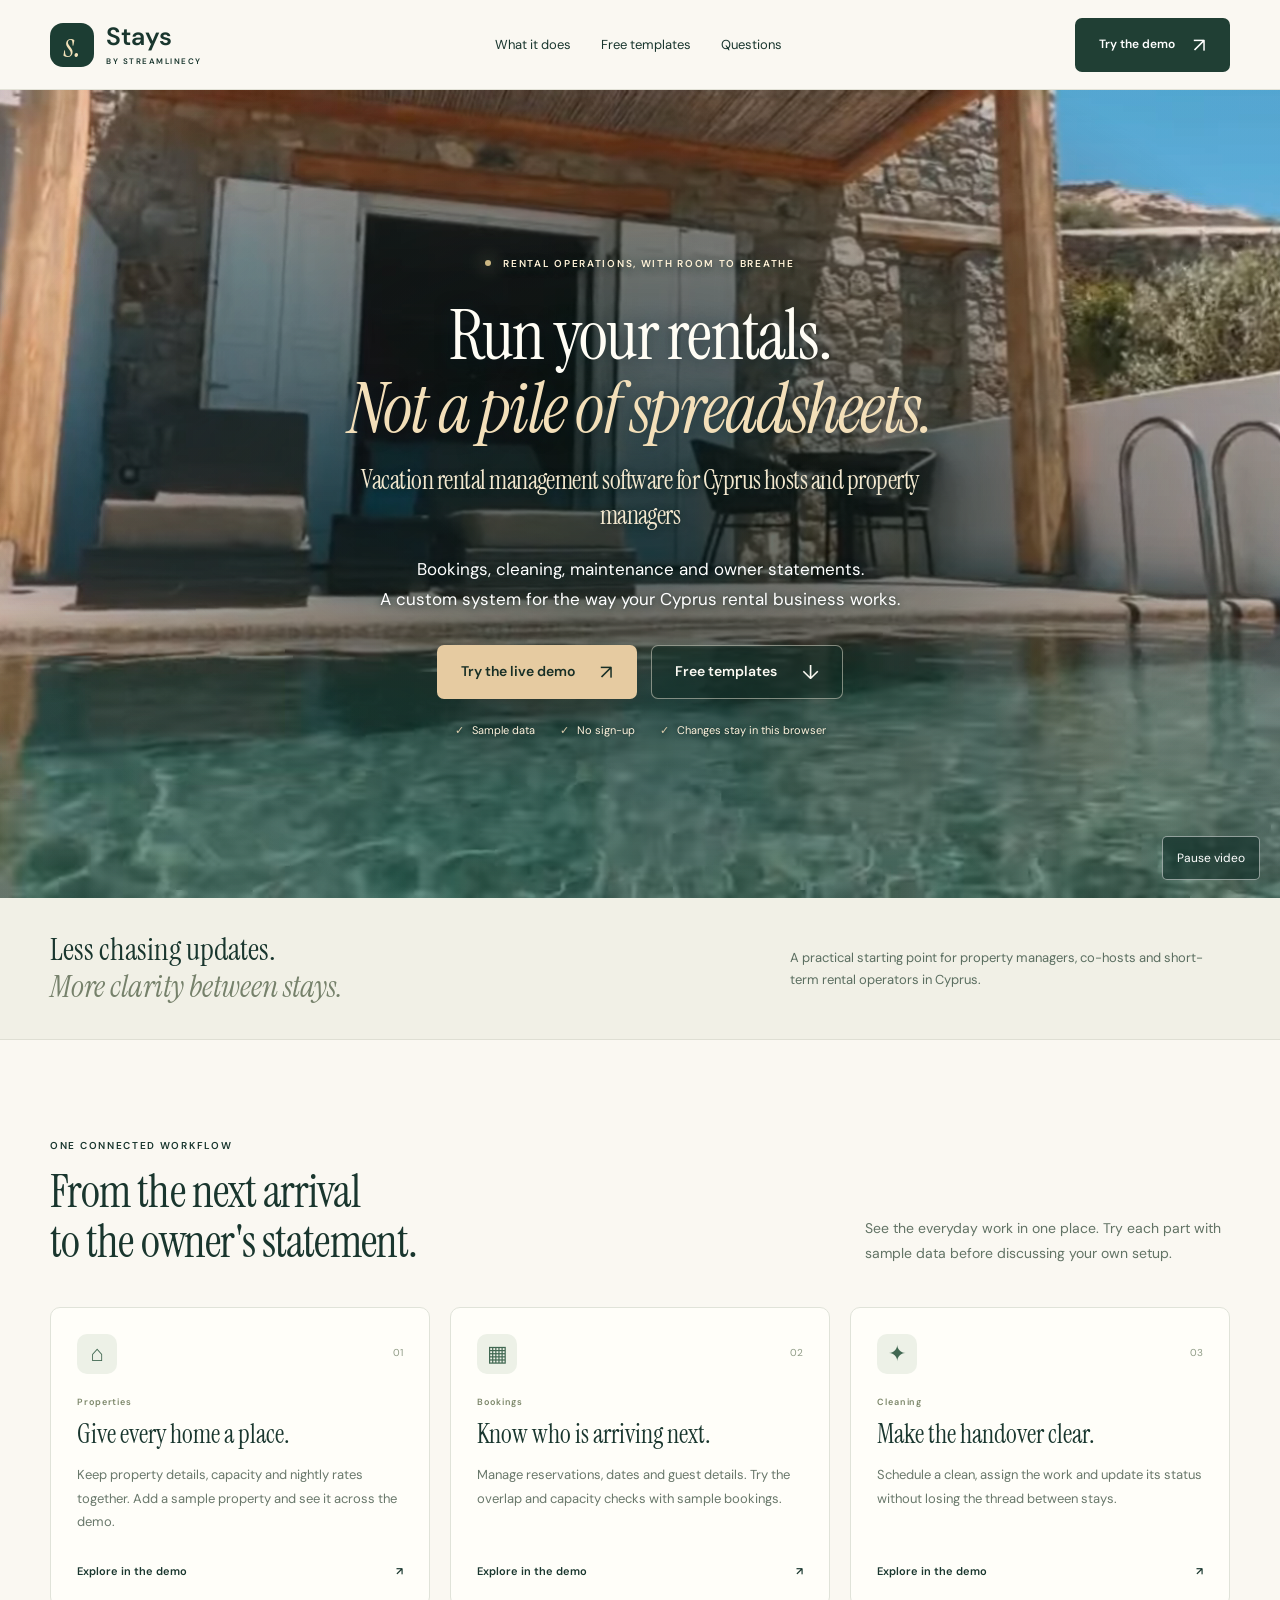
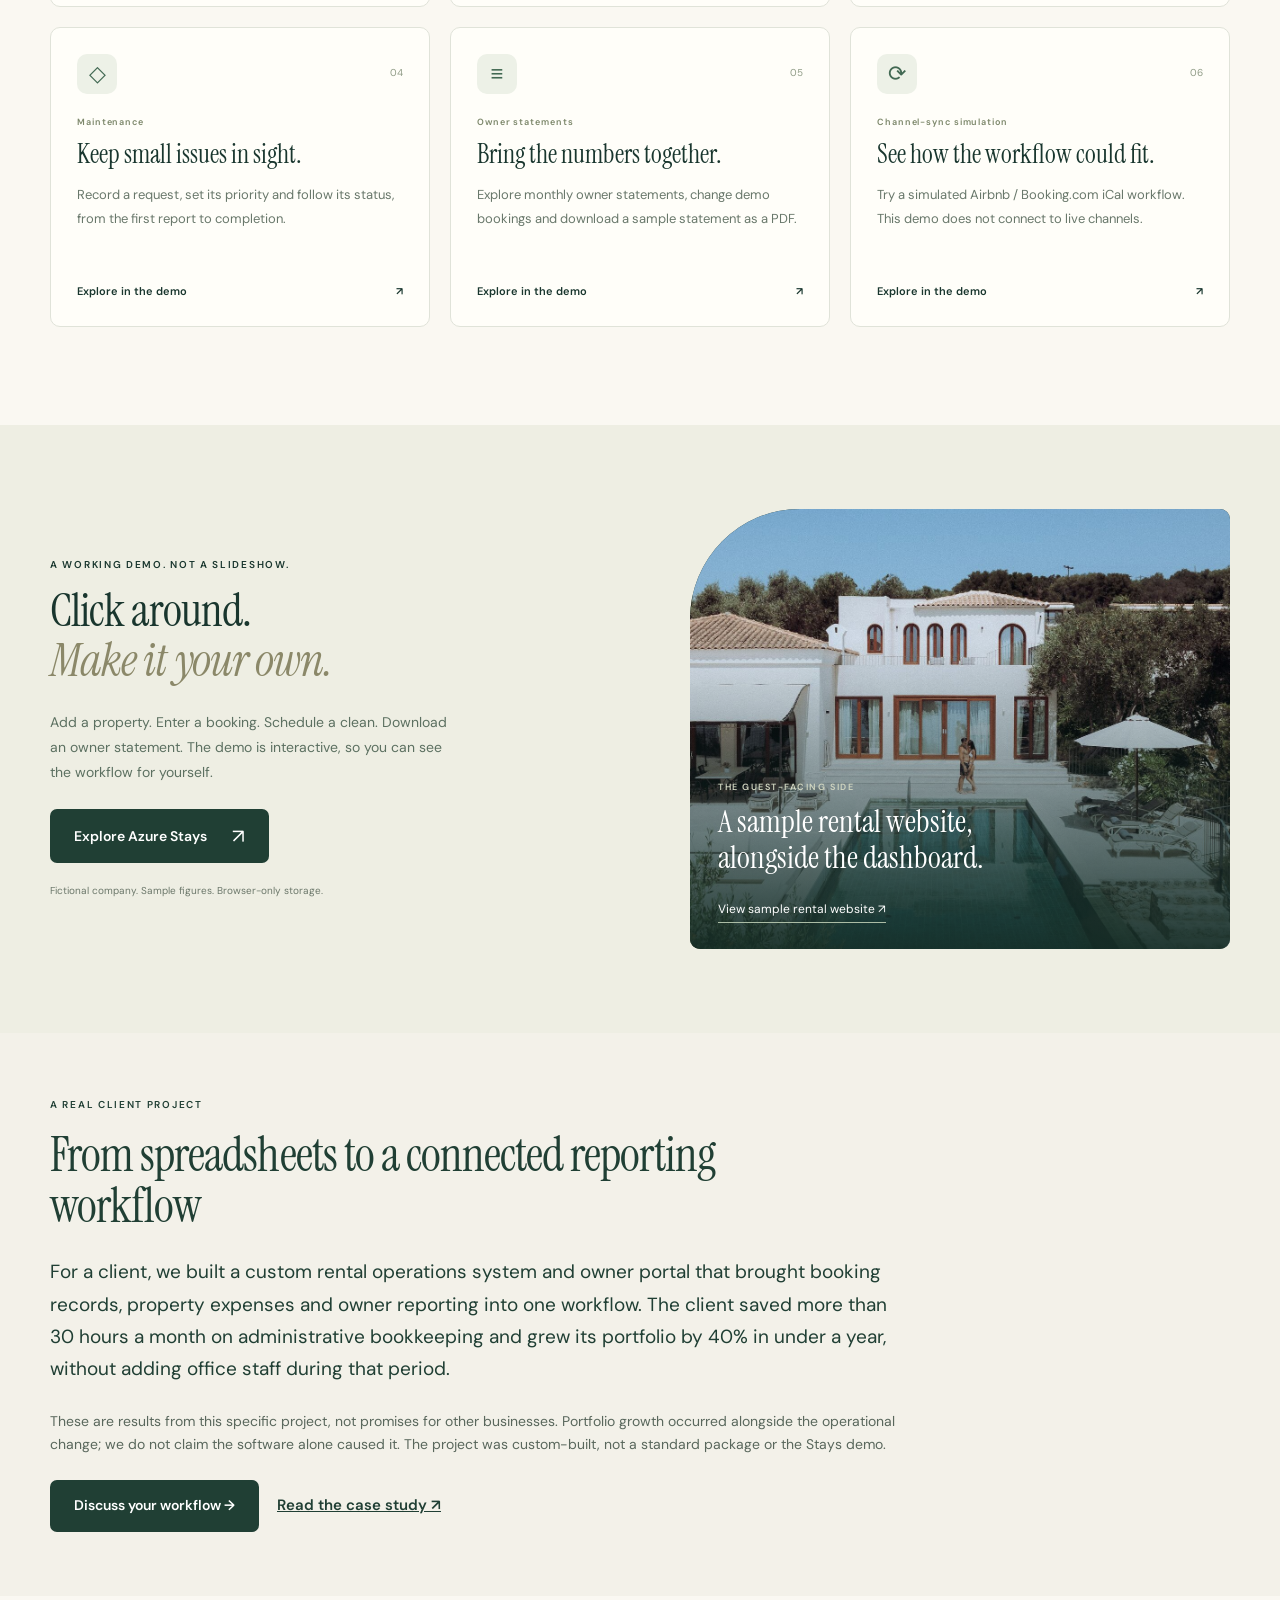
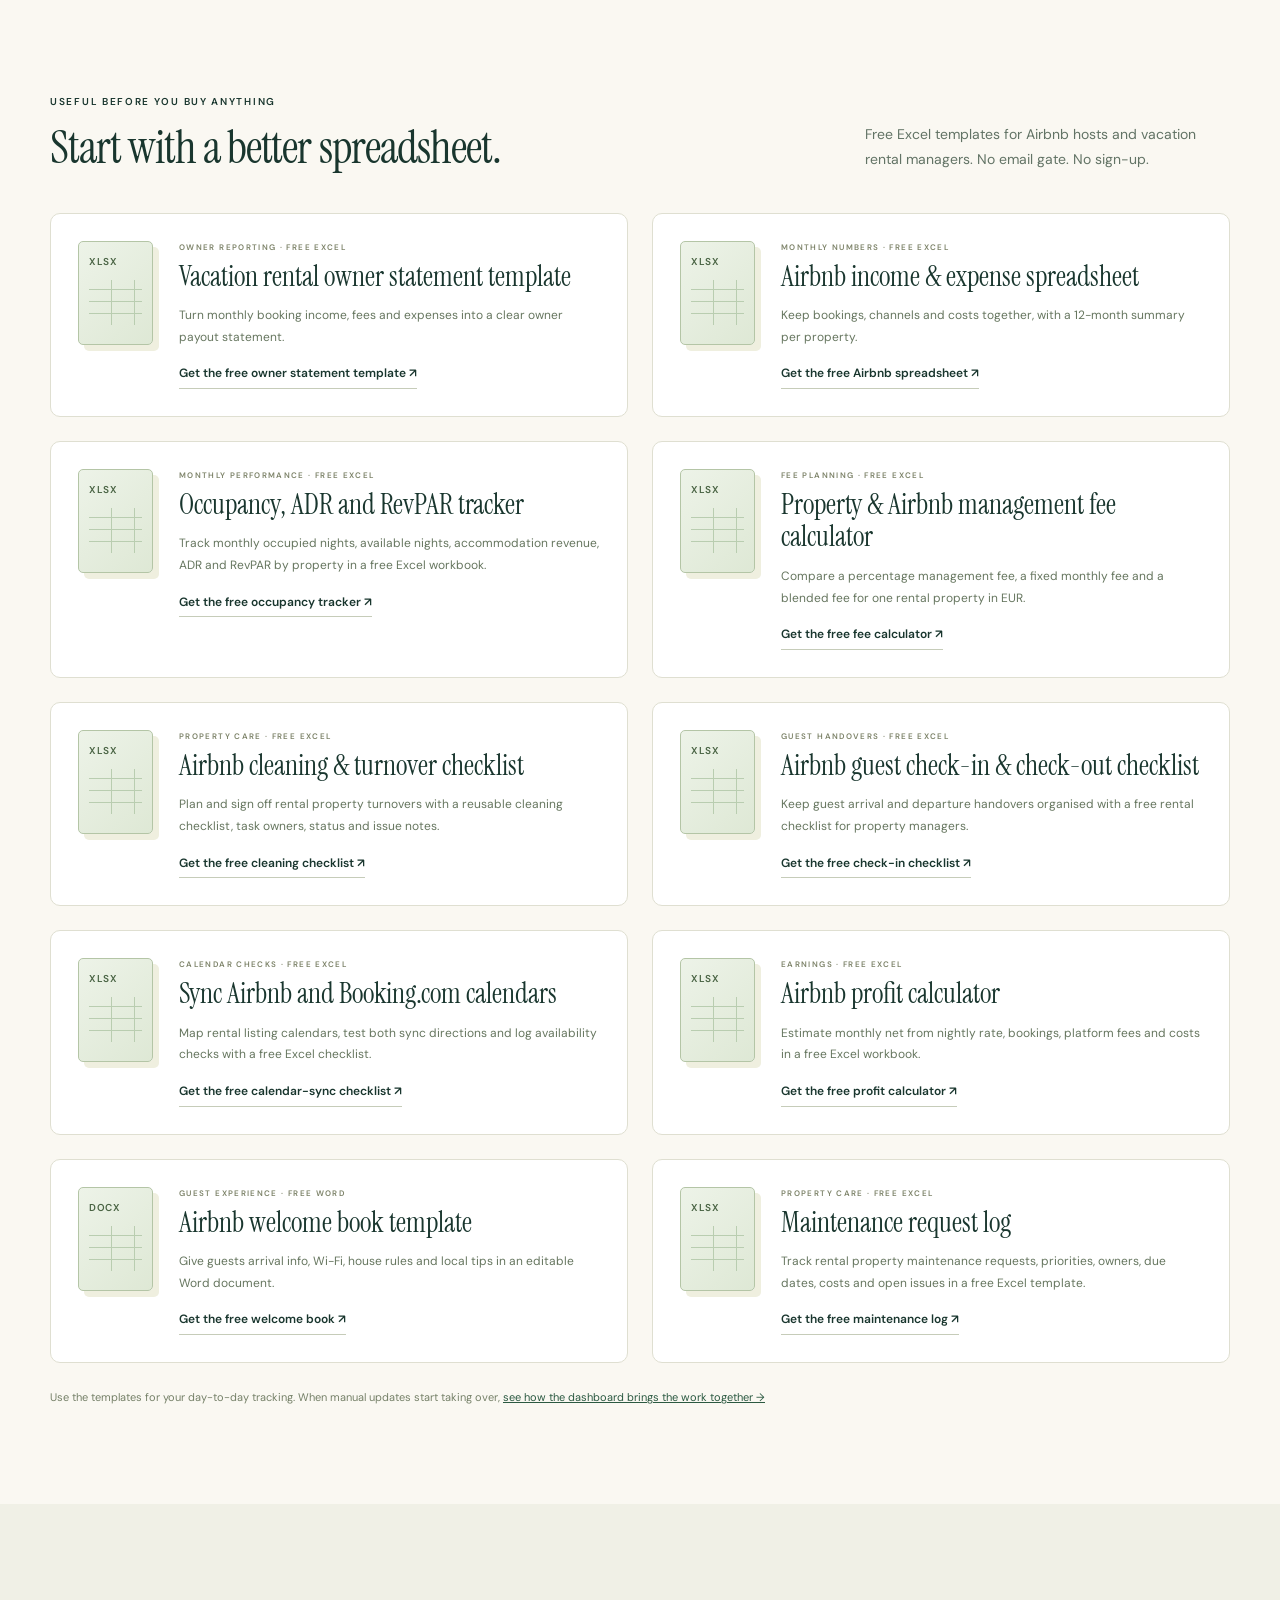
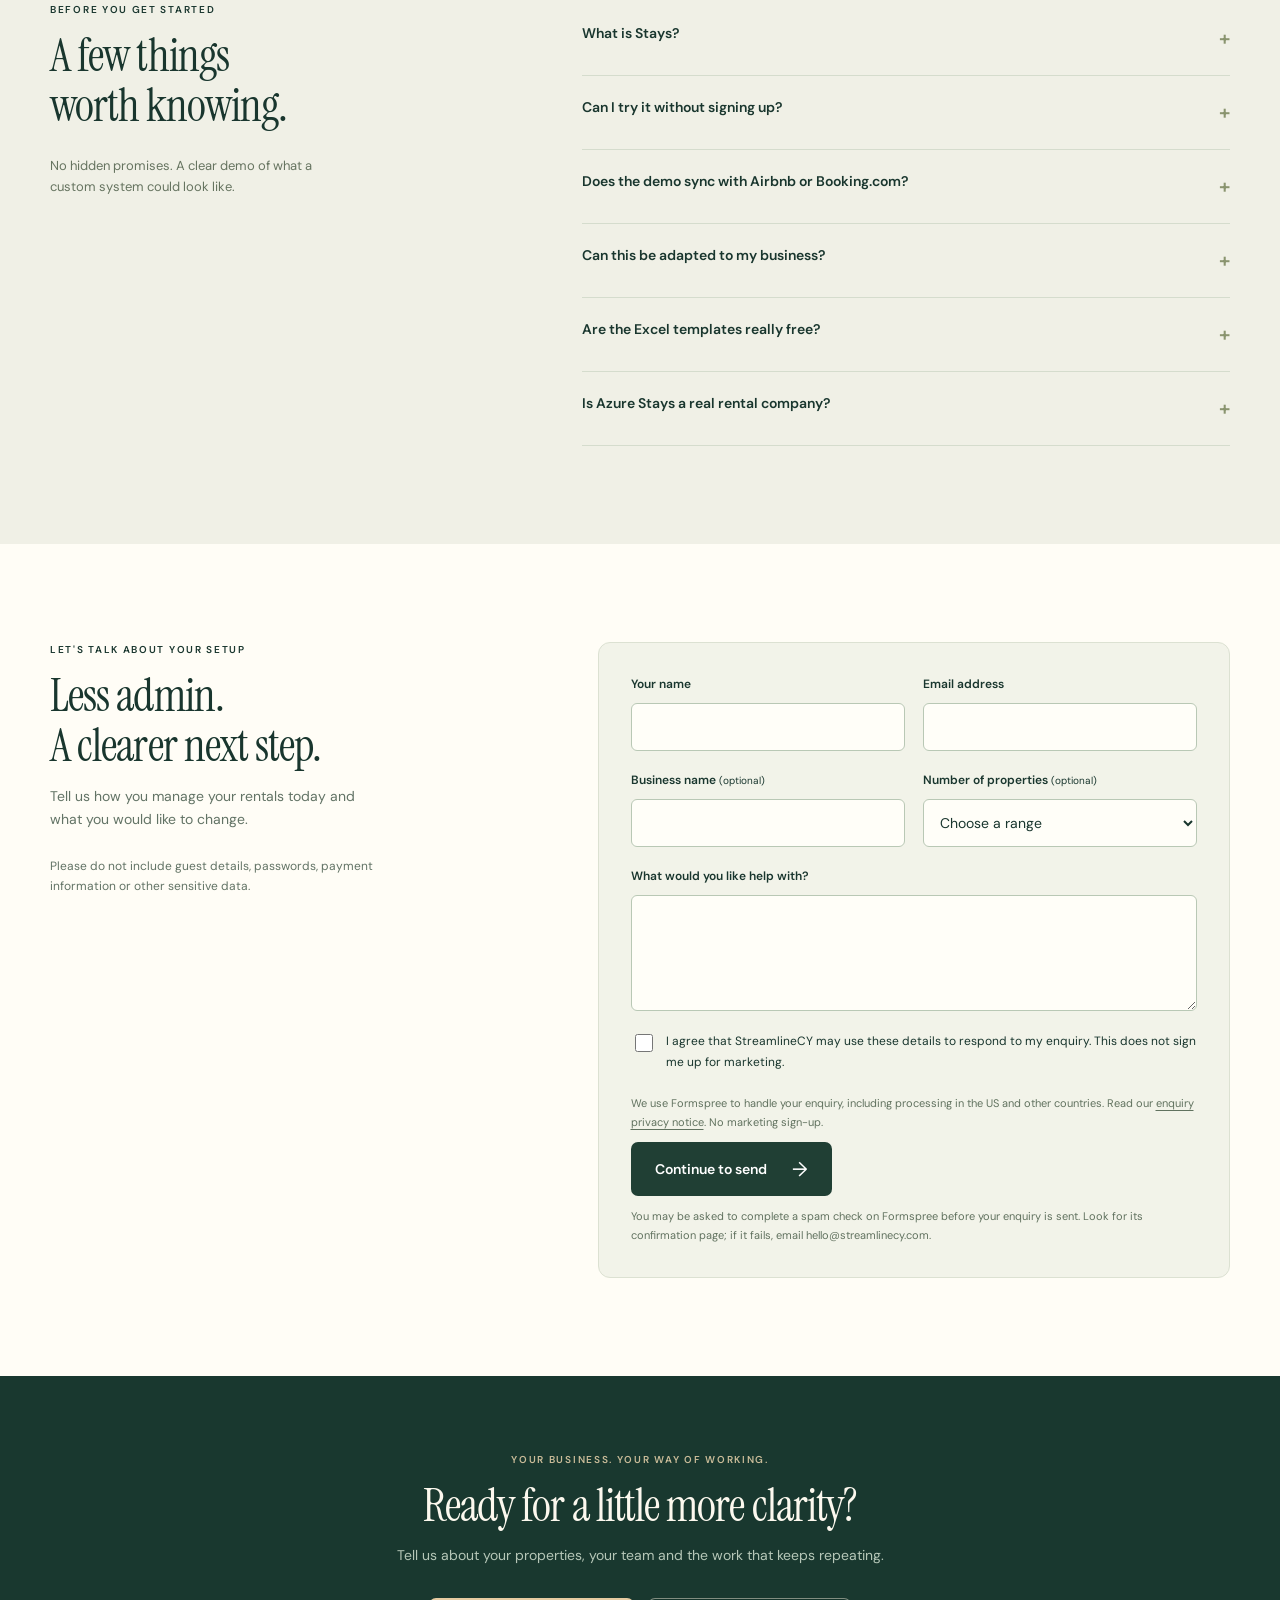
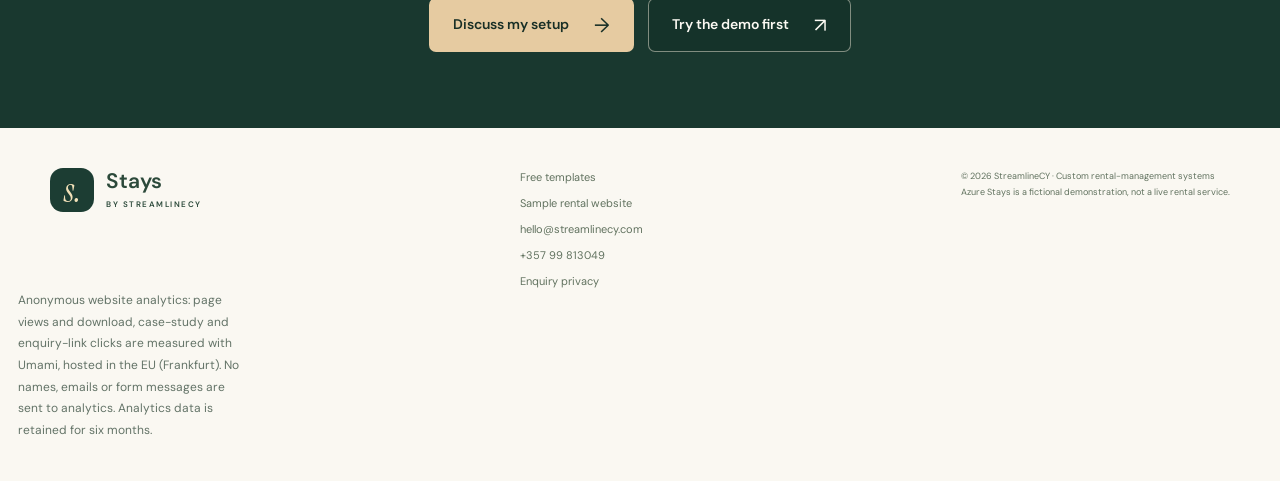
==== commit 0291b215: "Add Airbnb profit calculator + welcome book template pages (awaiting approval) - downloads/airbnb-pr" ====
--- a/index.html
+++ b/index.html
@@ -16,12 +16,12 @@
 <meta name="twitter:description" content="Explore a custom short-term rental management system for Cyprus: bookings, cleaning, maintenance and owner statements. Try the demo and download free Excel templates.">
 <meta name="twitter:image" content="https://stays.streamlinecy.com/images/dashboard-preview.png">
 <meta name="twitter:image:alt" content="The Stays rental-management demo dashboard with fictional sample data.">
-<link rel="preconnect" href="https://fonts.googleapis.com"><link rel="preconnect" href="https://fonts.gstatic.com" crossorigin><link href="https://fonts.googleapis.com/css2?family=DM+Sans:wght@400;500;600;700&family=Instrument+Serif:ital@0;1&display=swap" rel="stylesheet"><link rel="stylesheet" href="styles.css?v=5"><link rel="stylesheet" href="marketing.css?v=11"><script type="application/ld+json">{"@context": "https://schema.org", "@graph": [{"@type": "Organization", "@id": "https://streamlinecy.com/#organization", "name": "StreamlineCY", "url": "https://streamlinecy.com"}, {"@type": "SoftwareApplication", "@id": "https://stays.streamlinecy.com/#software", "name": "Stays by StreamlineCY", "applicationCategory": "BusinessApplication", "operatingSystem": "Web browser", "url": "https://stays.streamlinecy.com/", "description": "Interactive demonstration of custom vacation rental and Airbnb management software for short-term and holiday rental businesses in Cyprus. Fictional sample data and browser-only storage.", "provider": {"@id": "https://streamlinecy.com/#organization"}}, {"@type": "FAQPage", "mainEntity": [{"@type": "Question", "name": "What is Stays?", "acceptedAnswer": {"@type": "Answer", "text": "Stays is StreamlineCY's demonstration of vacation rental management software: a custom short-term rental system. Explore a working sample, then discuss a custom setup for the way your rental business operates."}}, {"@type": "Question", "name": "Can I try it without signing up?", "acceptedAnswer": {"@type": "Answer", "text": "Yes. The Azure Stays dashboard opens without a password or sign-up. All properties, guests and figures are fictional sample data. Changes stay in this browser, not in a shared account."}}, {"@type": "Question", "name": "Does the demo sync with Airbnb or Booking.com?", "acceptedAnswer": {"@type": "Answer", "text": "No. The Channels screen simulates an iCal workflow using sample data. Live integrations, supported channels and their limits must be agreed as part of your project."}}, {"@type": "Question", "name": "Can this be adapted to my business?", "acceptedAnswer": {"@type": "Answer", "text": "Discuss your properties, team, reporting and existing tools with StreamlineCY. The final scope, integrations, delivery plan and price are agreed for your setup, not promised by this demo."}}, {"@type": "Question", "name": "Are the Excel templates really free?", "acceptedAnswer": {"@type": "Answer", "text": "Yes. Download them directly without an email address. They are operational starting points, not accounting, legal or tax advice. Read the instructions in each workbook before entering real data."}}, {"@type": "Question", "name": "Is Azure Stays a real rental company?", "acceptedAnswer": {"@type": "Answer", "text": "No. Azure Stays is the fictional company inside this demo. Its sample rental website shows how a guest-facing site can sit alongside a management dashboard."}}]}]}</script><link rel="icon" href="/favicon.svg" type="image/svg+xml"><link rel="icon" href="/favicon.ico" sizes="any"><link rel="icon" href="/favicon-32.png" type="image/png" sizes="32x32"><link rel="apple-touch-icon" href="/apple-touch-icon.png"><link rel="manifest" href="/site.webmanifest"><meta name="theme-color" content="#203f34"><meta name="google-site-verification" content="wnkRify8zHFhEQwkmRe-2cvEC9Kybr74FwxPuwW122Q"></head><body><div class="demo hide" id="demo-bar">FICTIONAL SAMPLE · built by <a href="https://streamlinecy.com">StreamlineCY</a><a href="#home">Back to Stays</a></div><main id="site" class="software"><nav class="s-nav"><div class="s-wrap nav-inner"><a class="s-brand" href="#home"><span class="brand-mark">s.</span><span>Stays<small>BY STREAMLINECY</small></span></a><div class="s-links"><a href="#workflows">What it does</a><a href="#resources">Free templates</a><a href="#questions">Questions</a></div><a class="s-btn small" href="#dashboard">Try the demo <span>↗</span></a></div></nav><section class="sky-hero"><div class="sky" aria-hidden="true"><video class="hero-video" muted loop playsinline preload="none"></video></div><button class="hero-motion-toggle" type="button" hidden aria-label="Pause background video">Pause video</button><div class="s-wrap hero-content"><span class="eyebrow hero-kicker"><i></i> RENTAL OPERATIONS, WITH ROOM TO BREATHE</span><h1>Run your rentals.<br><em>Not a pile of spreadsheets.</em></h1><h2 class="hero-subhead">Vacation rental management software for Cyprus hosts and property managers</h2><p class="hero-copy">Bookings, cleaning, maintenance and owner statements.<br class="desktop-break"> A custom system for the way your Cyprus rental business works.</p><div class="hero-actions"><a class="s-btn gold" href="#dashboard">Try the live demo <span>↗</span></a><a class="s-btn ghost" href="#resources">Free templates <span>↓</span></a></div><p class="hero-proof"><span>Sample data</span><span>No sign-up</span><span>Changes stay in this browser</span></p></div></section>
+<link rel="preconnect" href="https://fonts.googleapis.com"><link rel="preconnect" href="https://fonts.gstatic.com" crossorigin><link href="https://fonts.googleapis.com/css2?family=DM+Sans:wght@400;500;600;700&family=Instrument+Serif:ital@0;1&display=swap" rel="stylesheet"><link rel="stylesheet" href="styles.css?v=5"><link rel="stylesheet" href="marketing.css?v=12"><script type="application/ld+json">{"@context": "https://schema.org", "@graph": [{"@type": "Organization", "@id": "https://streamlinecy.com/#organization", "name": "StreamlineCY", "url": "https://streamlinecy.com"}, {"@type": "SoftwareApplication", "@id": "https://stays.streamlinecy.com/#software", "name": "Stays by StreamlineCY", "applicationCategory": "BusinessApplication", "operatingSystem": "Web browser", "url": "https://stays.streamlinecy.com/", "description": "Interactive demonstration of custom vacation rental and Airbnb management software for short-term and holiday rental businesses in Cyprus. Fictional sample data and browser-only storage.", "provider": {"@id": "https://streamlinecy.com/#organization"}}, {"@type": "FAQPage", "mainEntity": [{"@type": "Question", "name": "What is Stays?", "acceptedAnswer": {"@type": "Answer", "text": "Stays is StreamlineCY's demonstration of vacation rental management software: a custom short-term rental system. Explore a working sample, then discuss a custom setup for the way your rental business operates."}}, {"@type": "Question", "name": "Can I try it without signing up?", "acceptedAnswer": {"@type": "Answer", "text": "Yes. The Azure Stays dashboard opens without a password or sign-up. All properties, guests and figures are fictional sample data. Changes stay in this browser, not in a shared account."}}, {"@type": "Question", "name": "Does the demo sync with Airbnb or Booking.com?", "acceptedAnswer": {"@type": "Answer", "text": "No. The Channels screen simulates an iCal workflow using sample data. Live integrations, supported channels and their limits must be agreed as part of your project."}}, {"@type": "Question", "name": "Can this be adapted to my business?", "acceptedAnswer": {"@type": "Answer", "text": "Discuss your properties, team, reporting and existing tools with StreamlineCY. The final scope, integrations, delivery plan and price are agreed for your setup, not promised by this demo."}}, {"@type": "Question", "name": "Are the Excel templates really free?", "acceptedAnswer": {"@type": "Answer", "text": "Yes. Download them directly without an email address. They are operational starting points, not accounting, legal or tax advice. Read the instructions in each workbook before entering real data."}}, {"@type": "Question", "name": "Is Azure Stays a real rental company?", "acceptedAnswer": {"@type": "Answer", "text": "No. Azure Stays is the fictional company inside this demo. Its sample rental website shows how a guest-facing site can sit alongside a management dashboard."}}]}]}</script><link rel="icon" href="/favicon.svg" type="image/svg+xml"><link rel="icon" href="/favicon.ico" sizes="any"><link rel="icon" href="/favicon-32.png" type="image/png" sizes="32x32"><link rel="apple-touch-icon" href="/apple-touch-icon.png"><link rel="manifest" href="/site.webmanifest"><meta name="theme-color" content="#203f34"><meta name="google-site-verification" content="wnkRify8zHFhEQwkmRe-2cvEC9Kybr74FwxPuwW122Q"></head><body><div class="demo hide" id="demo-bar">FICTIONAL SAMPLE · built by <a href="https://streamlinecy.com">StreamlineCY</a><a href="#home">Back to Stays</a></div><main id="site" class="software"><nav class="s-nav"><div class="s-wrap nav-inner"><a class="s-brand" href="#home"><span class="brand-mark">s.</span><span>Stays<small>BY STREAMLINECY</small></span></a><div class="s-links"><a href="#workflows">What it does</a><a href="#resources">Free templates</a><a href="#questions">Questions</a></div><a class="s-btn small" href="#dashboard">Try the demo <span>↗</span></a></div></nav><section class="sky-hero"><div class="sky" aria-hidden="true"><video class="hero-video" muted loop playsinline preload="none"></video></div><button class="hero-motion-toggle" type="button" hidden aria-label="Pause background video">Pause video</button><div class="s-wrap hero-content"><span class="eyebrow hero-kicker"><i></i> RENTAL OPERATIONS, WITH ROOM TO BREATHE</span><h1>Run your rentals.<br><em>Not a pile of spreadsheets.</em></h1><h2 class="hero-subhead">Vacation rental management software for Cyprus hosts and property managers</h2><p class="hero-copy">Bookings, cleaning, maintenance and owner statements.<br class="desktop-break"> A custom system for the way your Cyprus rental business works.</p><div class="hero-actions"><a class="s-btn gold" href="#dashboard">Try the live demo <span>↗</span></a><a class="s-btn ghost" href="#resources">Free templates <span>↓</span></a></div><p class="hero-proof"><span>Sample data</span><span>No sign-up</span><span>Changes stay in this browser</span></p></div></section>
 <section class="intro-band"><div class="s-wrap"><p>Less chasing updates.<br><em>More clarity between stays.</em></p><span>A practical starting point for property managers, co-hosts and short-term rental operators in Cyprus.</span></div></section>
 <section class="s-section s-wrap" id="workflows"><div class="section-head"><div><span class="eyebrow">ONE CONNECTED WORKFLOW</span><h2>From the next arrival<br>to the owner's statement.</h2></div><p>See the everyday work in one place. Try each part with sample data before discussing your own setup.</p></div><div class="workflow-grid"><article class="workflow-card"><div class="card-top"><span class="flow-icon" aria-hidden="true">⌂</span><span class="card-num">01</span></div><span class="eyebrow">Properties</span><h3>Give every home a place.</h3><p>Keep property details, capacity and nightly rates together. Add a sample property and see it across the demo.</p><a href="#dashboard" data-demo-tab="properties">Explore in the demo <span>↗</span></a></article><article class="workflow-card"><div class="card-top"><span class="flow-icon" aria-hidden="true">▦</span><span class="card-num">02</span></div><span class="eyebrow">Bookings</span><h3>Know who is arriving next.</h3><p>Manage reservations, dates and guest details. Try the overlap and capacity checks with sample bookings.</p><a href="#dashboard" data-demo-tab="bookings">Explore in the demo <span>↗</span></a></article><article class="workflow-card"><div class="card-top"><span class="flow-icon" aria-hidden="true">✦</span><span class="card-num">03</span></div><span class="eyebrow">Cleaning</span><h3>Make the handover clear.</h3><p>Schedule a clean, assign the work and update its status without losing the thread between stays.</p><a href="#dashboard" data-demo-tab="cleaning">Explore in the demo <span>↗</span></a></article><article class="workflow-card"><div class="card-top"><span class="flow-icon" aria-hidden="true">◇</span><span class="card-num">04</span></div><span class="eyebrow">Maintenance</span><h3>Keep small issues in sight.</h3><p>Record a request, set its priority and follow its status, from the first report to completion.</p><a href="#dashboard" data-demo-tab="maintenance">Explore in the demo <span>↗</span></a></article><article class="workflow-card"><div class="card-top"><span class="flow-icon" aria-hidden="true">≡</span><span class="card-num">05</span></div><span class="eyebrow">Owner statements</span><h3>Bring the numbers together.</h3><p>Explore monthly owner statements, change demo bookings and download a sample statement as a PDF.</p><a href="#dashboard" data-demo-tab="statements">Explore in the demo <span>↗</span></a></article><article class="workflow-card"><div class="card-top"><span class="flow-icon" aria-hidden="true">⟳</span><span class="card-num">06</span></div><span class="eyebrow">Channel-sync simulation</span><h3>See how the workflow could fit.</h3><p>Try a simulated Airbnb / Booking.com iCal workflow. This demo does not connect to live channels.</p><a href="#dashboard" data-demo-tab="channels">Explore in the demo <span>↗</span></a></article></div></section>
 <section class="demo-story"><div class="s-wrap story-grid"><div><span class="eyebrow">A WORKING DEMO. NOT A SLIDESHOW.</span><h2>Click around.<br><em>Make it your own.</em></h2><p>Add a property. Enter a booking. Schedule a clean. Download an owner statement. The demo is interactive, so you can see the workflow for yourself.</p><a class="s-btn" href="#dashboard">Explore Azure Stays <span>↗</span></a><small>Fictional company. Sample figures. Browser-only storage.</small></div><div class="story-photo"><img src="images/hero.jpg" width="1200" height="1500" loading="lazy" alt="Illustrative Mediterranean villa photograph from the fictional Azure Stays sample website"><div><span class="eyebrow">THE GUEST-FACING SIDE</span><h3>A sample rental website,<br>alongside the dashboard.</h3><a href="#sample">View sample rental website ↗</a></div></div></div></section>
 <section class="case-proof" id="client-case"><div class="s-wrap"><span class="eyebrow">A REAL CLIENT PROJECT</span><h2>From spreadsheets to a connected reporting workflow</h2><p class="case-body">For a client, we built a custom rental operations system and owner portal that brought booking records, property expenses and owner reporting into one workflow. The client saved more than 30 hours a month on administrative bookkeeping and grew its portfolio by 40% in under a year, without adding office staff during that period.</p><p class="case-note">These are results from this specific project, not promises for other businesses. Portfolio growth occurred alongside the operational change; we do not claim the software alone caused it. The project was custom-built, not a standard package or the Stays demo.</p><div class="case-actions"><a class="s-btn" href="#enquiry">Discuss your workflow →</a><a class="article-link" href="https://streamlinecy.com/blog/nicosia-property-management-crm-owner-portal-case-study">Read the case study ↗</a></div></div></section>
-<section class="s-section s-wrap" id="resources"><div class="section-head"><div><span class="eyebrow">USEFUL BEFORE YOU BUY ANYTHING</span><h2>Start with a better spreadsheet.</h2></div><p>Free Excel templates for Airbnb hosts and vacation rental managers. No email gate. No sign-up.</p></div><div class="resource-grid" id="resource-cards"><article class="resource-card"><div class="sheet-icon" aria-hidden="true"></div><div><span class="eyebrow">OWNER REPORTING · FREE EXCEL</span><h3>Vacation rental owner statement template</h3><p>Turn monthly booking income, fees and expenses into a clear owner payout statement.</p><a href="templates/owner-statement/">Get the free owner statement template <span>↗</span></a></div></article><article class="resource-card"><div class="sheet-icon" aria-hidden="true"></div><div><span class="eyebrow">MONTHLY NUMBERS · FREE EXCEL</span><h3>Airbnb income & expense spreadsheet</h3><p>Keep bookings, channels and costs together, with a 12-month summary per property.</p><a href="templates/rental-income-expense-tracker/">Get the free Airbnb spreadsheet <span>↗</span></a></div></article><article class="resource-card"><div class="sheet-icon" aria-hidden="true"></div><div><span class="eyebrow">MONTHLY PERFORMANCE · FREE EXCEL</span><h3>Occupancy, ADR and RevPAR tracker</h3><p>Track monthly occupied nights, available nights, accommodation revenue, ADR and RevPAR by property in a free Excel workbook.</p><a href="templates/occupancy-adr-revpar/">Get the free occupancy tracker <span>↗</span></a></div></article><article class="resource-card"><div class="sheet-icon" aria-hidden="true"></div><div><span class="eyebrow">FEE PLANNING · FREE EXCEL</span><h3>Property & Airbnb management fee calculator</h3><p>Compare a percentage management fee, a fixed monthly fee and a blended fee for one rental property in EUR.</p><a href="templates/management-fee-calculator/">Get the free fee calculator <span>↗</span></a></div></article><article class="resource-card"><div class="sheet-icon" aria-hidden="true"></div><div><span class="eyebrow">PROPERTY CARE · FREE EXCEL</span><h3>Airbnb cleaning & turnover checklist</h3><p>Plan and sign off rental property turnovers with a reusable cleaning checklist, task owners, status and issue notes.</p><a href="templates/cleaning-turnover-checklist/">Get the free cleaning checklist <span>↗</span></a></div></article><article class="resource-card"><div class="sheet-icon" aria-hidden="true"></div><div><span class="eyebrow">GUEST HANDOVERS · FREE EXCEL</span><h3>Airbnb guest check-in & check-out checklist</h3><p>Keep guest arrival and departure handovers organised with a free rental checklist for property managers.</p><a href="templates/guest-check-in-check-out-checklist/">Get the free check-in checklist <span>↗</span></a></div></article><article class="resource-card"><div class="sheet-icon" aria-hidden="true"></div><div><span class="eyebrow">CALENDAR CHECKS · FREE EXCEL</span><h3>Sync Airbnb and Booking.com calendars</h3><p>Map rental listing calendars, test both sync directions and log availability checks with a free Excel checklist.</p><a href="templates/calendar-channel-sync-checklist/">Get the free calendar-sync checklist <span>↗</span></a></div></article><article class="resource-card"><div class="sheet-icon" aria-hidden="true"></div><div><span class="eyebrow">PROPERTY CARE · FREE EXCEL</span><h3>Maintenance request log</h3><p>Track rental property maintenance requests, priorities, owners, due dates, costs and open issues in a free Excel template.</p><a href="templates/maintenance-request-log/">Get the free maintenance log <span>↗</span></a></div></article></div><div class="resource-note">Use the templates for your day-to-day tracking. When manual updates start taking over, <a href="#dashboard">see how the dashboard brings the work together →</a></div></section>
+<section class="s-section s-wrap" id="resources"><div class="section-head"><div><span class="eyebrow">USEFUL BEFORE YOU BUY ANYTHING</span><h2>Start with a better spreadsheet.</h2></div><p>Free Excel templates for Airbnb hosts and vacation rental managers. No email gate. No sign-up.</p></div><div class="resource-grid" id="resource-cards"><article class="resource-card"><div class="sheet-icon" aria-hidden="true"></div><div><span class="eyebrow">OWNER REPORTING · FREE EXCEL</span><h3>Vacation rental owner statement template</h3><p>Turn monthly booking income, fees and expenses into a clear owner payout statement.</p><a href="templates/owner-statement/">Get the free owner statement template <span>↗</span></a></div></article><article class="resource-card"><div class="sheet-icon" aria-hidden="true"></div><div><span class="eyebrow">MONTHLY NUMBERS · FREE EXCEL</span><h3>Airbnb income & expense spreadsheet</h3><p>Keep bookings, channels and costs together, with a 12-month summary per property.</p><a href="templates/rental-income-expense-tracker/">Get the free Airbnb spreadsheet <span>↗</span></a></div></article><article class="resource-card"><div class="sheet-icon" aria-hidden="true"></div><div><span class="eyebrow">MONTHLY PERFORMANCE · FREE EXCEL</span><h3>Occupancy, ADR and RevPAR tracker</h3><p>Track monthly occupied nights, available nights, accommodation revenue, ADR and RevPAR by property in a free Excel workbook.</p><a href="templates/occupancy-adr-revpar/">Get the free occupancy tracker <span>↗</span></a></div></article><article class="resource-card"><div class="sheet-icon" aria-hidden="true"></div><div><span class="eyebrow">FEE PLANNING · FREE EXCEL</span><h3>Property & Airbnb management fee calculator</h3><p>Compare a percentage management fee, a fixed monthly fee and a blended fee for one rental property in EUR.</p><a href="templates/management-fee-calculator/">Get the free fee calculator <span>↗</span></a></div></article><article class="resource-card"><div class="sheet-icon" aria-hidden="true"></div><div><span class="eyebrow">PROPERTY CARE · FREE EXCEL</span><h3>Airbnb cleaning & turnover checklist</h3><p>Plan and sign off rental property turnovers with a reusable cleaning checklist, task owners, status and issue notes.</p><a href="templates/cleaning-turnover-checklist/">Get the free cleaning checklist <span>↗</span></a></div></article><article class="resource-card"><div class="sheet-icon" aria-hidden="true"></div><div><span class="eyebrow">GUEST HANDOVERS · FREE EXCEL</span><h3>Airbnb guest check-in & check-out checklist</h3><p>Keep guest arrival and departure handovers organised with a free rental checklist for property managers.</p><a href="templates/guest-check-in-check-out-checklist/">Get the free check-in checklist <span>↗</span></a></div></article><article class="resource-card"><div class="sheet-icon" aria-hidden="true"></div><div><span class="eyebrow">CALENDAR CHECKS · FREE EXCEL</span><h3>Sync Airbnb and Booking.com calendars</h3><p>Map rental listing calendars, test both sync directions and log availability checks with a free Excel checklist.</p><a href="templates/calendar-channel-sync-checklist/">Get the free calendar-sync checklist <span>↗</span></a></div></article><article class="resource-card"><div class="sheet-icon" aria-hidden="true"></div><div><span class="eyebrow">EARNINGS · FREE EXCEL</span><h3>Airbnb profit calculator</h3><p>Estimate monthly net from nightly rate, bookings, platform fees and costs in a free Excel workbook.</p><a href="templates/airbnb-profit-calculator/">Get the free profit calculator <span>↗</span></a></div></article><article class="resource-card"><div class="sheet-icon word-icon" aria-hidden="true"></div><div><span class="eyebrow">GUEST EXPERIENCE · FREE WORD</span><h3>Airbnb welcome book template</h3><p>Give guests arrival info, Wi-Fi, house rules and local tips in an editable Word document.</p><a href="templates/airbnb-welcome-book/">Get the free welcome book <span>↗</span></a></div></article><article class="resource-card"><div class="sheet-icon" aria-hidden="true"></div><div><span class="eyebrow">PROPERTY CARE · FREE EXCEL</span><h3>Maintenance request log</h3><p>Track rental property maintenance requests, priorities, owners, due dates, costs and open issues in a free Excel template.</p><a href="templates/maintenance-request-log/">Get the free maintenance log <span>↗</span></a></div></article></div><div class="resource-note">Use the templates for your day-to-day tracking. When manual updates start taking over, <a href="#dashboard">see how the dashboard brings the work together →</a></div></section>
 <section class="s-section faq-section" id="questions"><div class="s-wrap faq-grid"><div><span class="eyebrow">BEFORE YOU GET STARTED</span><h2>A few things<br>worth knowing.</h2><p>No hidden promises. A clear demo of what a custom system could look like.</p></div><div><details><summary>What is Stays?<span aria-hidden="true">+</span></summary><p>Stays is StreamlineCY's demonstration of a short-term rental management system. Explore a working sample, then discuss a custom setup for the way your rental business operates.</p></details><details><summary>Can I try it without signing up?<span aria-hidden="true">+</span></summary><p>Yes. The Azure Stays dashboard opens without a password or sign-up. All properties, guests and figures are fictional sample data. Changes stay in this browser, not in a shared account.</p></details><details><summary>Does the demo sync with Airbnb or Booking.com?<span aria-hidden="true">+</span></summary><p>No. The Channels screen simulates an iCal workflow using sample data. Live integrations, supported channels and their limits must be agreed as part of your project.</p></details><details><summary>Can this be adapted to my business?<span aria-hidden="true">+</span></summary><p>Discuss your properties, team, reporting and existing tools with StreamlineCY. The final scope, integrations, delivery plan and price are agreed for your setup, not promised by this demo.</p></details><details><summary>Are the Excel templates really free?<span aria-hidden="true">+</span></summary><p>Yes. Download them directly without an email address. They are operational starting points, not accounting, legal or tax advice. Read the instructions in each workbook before entering real data.</p></details><details><summary>Is Azure Stays a real rental company?<span aria-hidden="true">+</span></summary><p>No. Azure Stays is the fictional company inside this demo. Its sample rental website shows how a guest-facing site can sit alongside a management dashboard.</p></details></div></div></section>
 <section class="s-section enquiry-section" id="enquiry"><div class="s-wrap enquiry-grid"><div><span class="eyebrow">LET'S TALK ABOUT YOUR SETUP</span><h2>Less admin.<br>A clearer next step.</h2><p>Tell us how you manage your rentals today and what you would like to change.</p><p class="enquiry-note">Please do not include guest details, passwords, payment information or other sensitive data.</p></div><form id="enquiry-form" method="post" action="https://formspree.io/f/xyekbzel" data-provider="Formspree"><input type="text" name="_gotcha" tabindex="-1" autocomplete="off" hidden style="display:none"><div class="form-row"><label for="enquiry-name">Your name<input id="enquiry-name" name="name" autocomplete="name" required maxlength="120"></label><label for="enquiry-email">Email address<input id="enquiry-email" name="email" type="email" autocomplete="email" required maxlength="254"></label></div><div class="form-row"><label for="enquiry-business">Business name <small>(optional)</small><input id="enquiry-business" name="business" autocomplete="organization" maxlength="150"></label><label for="enquiry-properties">Number of properties <small>(optional)</small><select id="enquiry-properties" name="properties"><option value="">Choose a range</option><option>1-5</option><option>6-20</option><option>21-50</option><option>51+</option><option>Not sure yet</option></select></label></div><label for="enquiry-message">What would you like help with?<textarea id="enquiry-message" name="message" rows="5" required maxlength="5000"></textarea></label><label class="form-consent"><input type="checkbox" name="contact_consent" required><span>I agree that StreamlineCY may use these details to respond to my enquiry. This does not sign me up for marketing.</span></label><p class="form-privacy">We use Formspree to handle your enquiry, including processing in the US and other countries. Read our <a href="enquiry-privacy/">enquiry privacy notice</a>. No marketing sign-up.</p><button class="s-btn" type="submit">Continue to send <span>→</span></button><p class="form-status">You may be asked to complete a spam check on Formspree before your enquiry is sent. Look for its confirmation page; if it fails, email hello@streamlinecy.com.</p></form></div></section><section class="start-section" id="start"><div class="s-wrap"><span class="eyebrow">YOUR BUSINESS. YOUR WAY OF WORKING.</span><h2>Ready for a little more clarity?</h2><p>Tell us about your properties, your team and the work that keeps repeating.</p><div class="hero-actions"><a class="s-btn gold" href="#enquiry">Discuss my setup <span>→</span></a><a class="s-btn ghost" href="#dashboard">Try the demo first <span>↗</span></a></div></div></section><footer class="s-footer"><div class="s-wrap"><a class="s-brand" href="https://streamlinecy.com"><span class="brand-mark">s.</span><span>Stays<small>BY STREAMLINECY</small></span></a><div><a href="#resources">Free templates</a><a href="#sample">Sample rental website</a><a href="mailto:hello@streamlinecy.com">hello@streamlinecy.com</a><a href="tel:+35799813049">+357 99 813049</a><a href="enquiry-privacy/">Enquiry privacy</a></div><p>© 2026 StreamlineCY · Custom rental-management systems<br>Azure Stays is a fictional demonstration, not a live rental service.</p></div><p class="analytics-notice">Anonymous website analytics: page views and download, case-study and enquiry-link clicks are measured with Umami, hosted in the EU (Frankfurt). No names, emails or form messages are sent to analytics. Analytics data is retained for six months.</p></footer></main><main id="sample-site" class="hide"><div class="sample-notice">Fictional rental-company website. Properties, prices, ratings and service claims are sample content. <a href="#home">Back to Stays software</a></div><nav class="wrap"><a class="brand" href="#"><i>AS</i><b>Azure Stays<small>CYPRUS</small></b></a><div class="links"><a href="#stays">Stays</a><a href="#services">Services</a><a href="#contact">Contact</a></div><button class="primary demo-enter">Open live demo ↗</button></nav>
 <section class="demo-entry wrap" aria-label="Live management demo"><div><span class="demo-kicker">INTERACTIVE DEMO</span><h2>Try the property management dashboard.</h2><p>Explore bookings, cleaning, maintenance, statements and channel sync with sample data.</p></div><div class="demo-entry-action"><button class="primary demo-enter">Open live demo →</button><small>No sign-up. No password. Try it now.</small></div></section>
--- a/marketing.css
+++ b/marketing.css
@@ -22,3 +22,4 @@
 .analytics-notice{font-size:12px!important;line-height:1.7;max-width:850px;margin:28px auto 0;padding:0 18px;color:#637367;text-align:left}
 
 .hero .demo-h1.demo-h1,.loginleft .demo-h1.demo-h1{font:400 clamp(52px,5.5vw,80px)/1.04 'Instrument Serif',serif;letter-spacing:-.025em;margin:25px auto 24px;max-width:990px}.hero .demo-h1.demo-h1{color:var(--ink)}.loginleft .demo-h1.demo-h1{color:#fff}.sky-hero .hero-subhead{font:400 clamp(19px,2.2vw,26px)/1.35 'Instrument Serif',serif;color:#f3e8cf;margin:-6px auto 20px;max-width:640px;text-shadow:0 1px 7px #0c211f}@media(max-width:600px){.hero .demo-h1.demo-h1,.loginleft .demo-h1.demo-h1{font-size:48px;line-height:1.06;margin:24px auto 22px}.sky-hero .hero-subhead{font-size:19px;max-width:340px}}
+.sheet-icon.word-icon:before{content:'DOCX'}
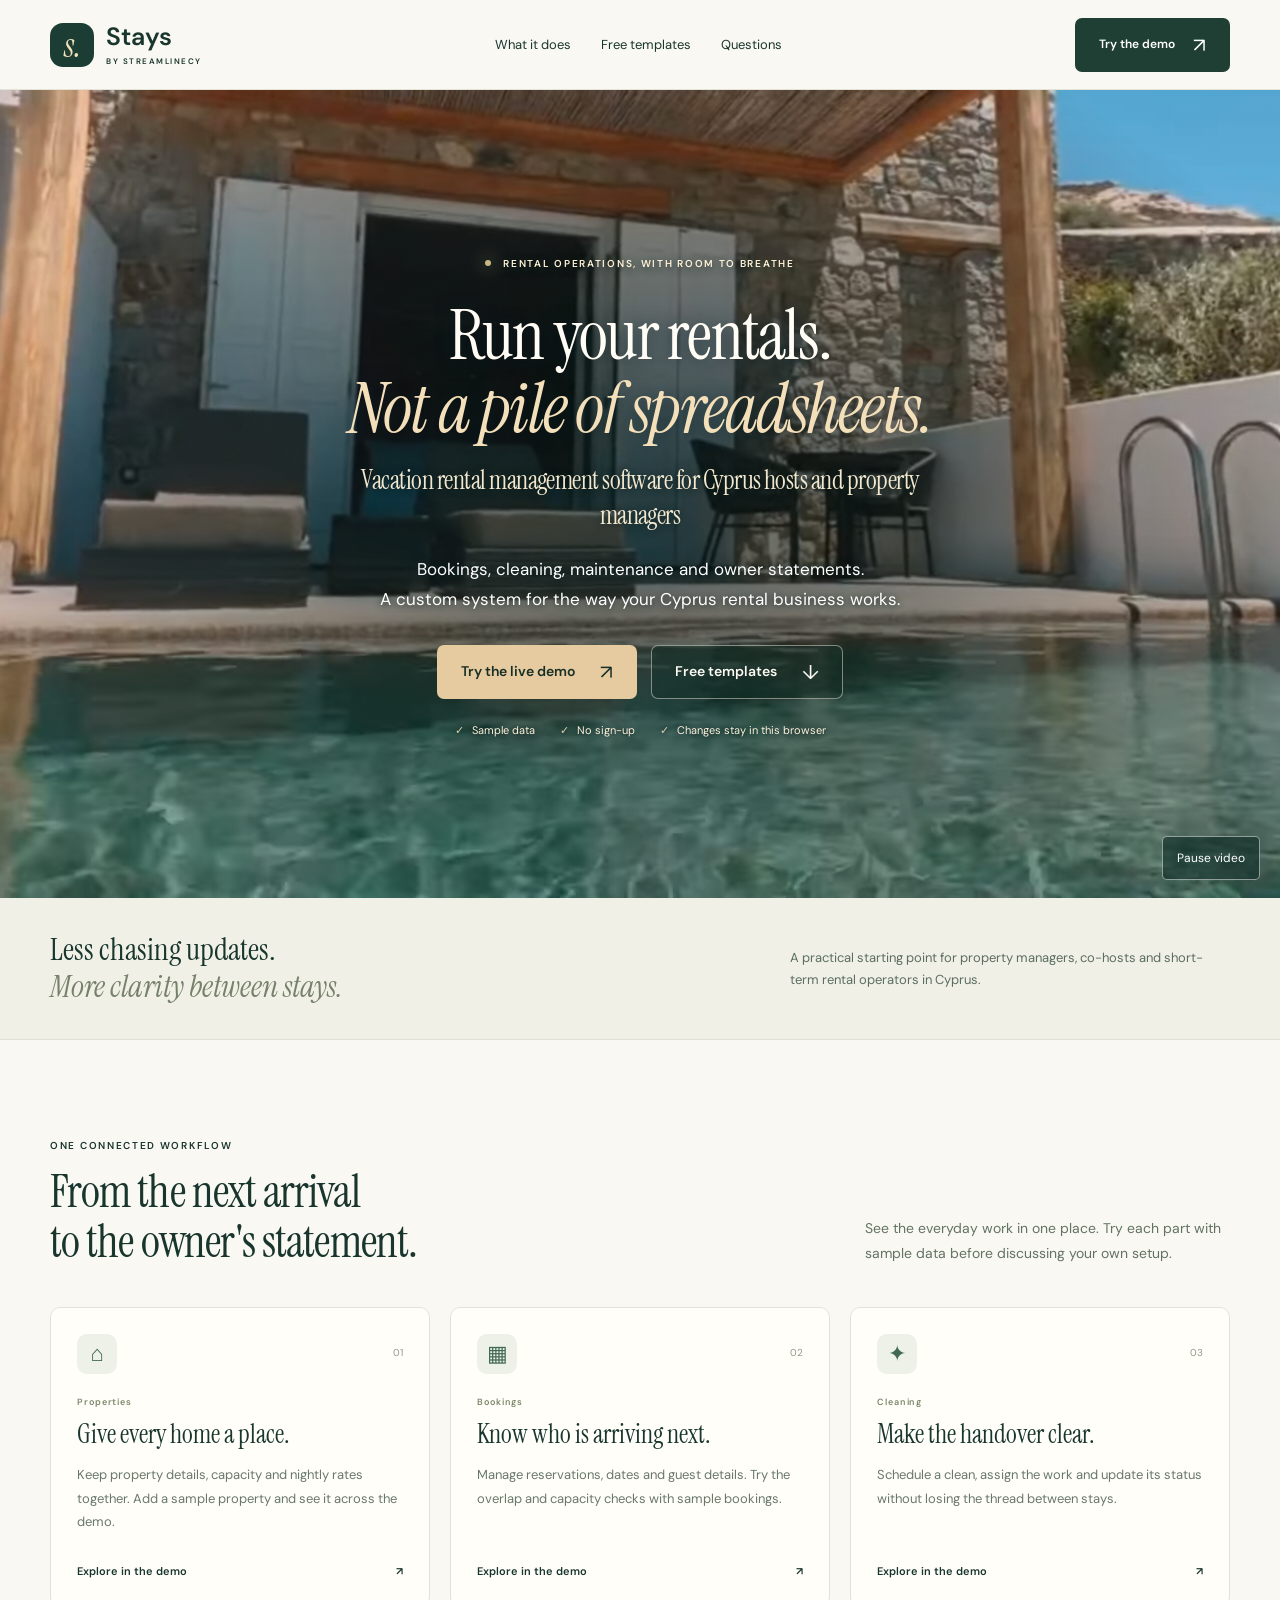
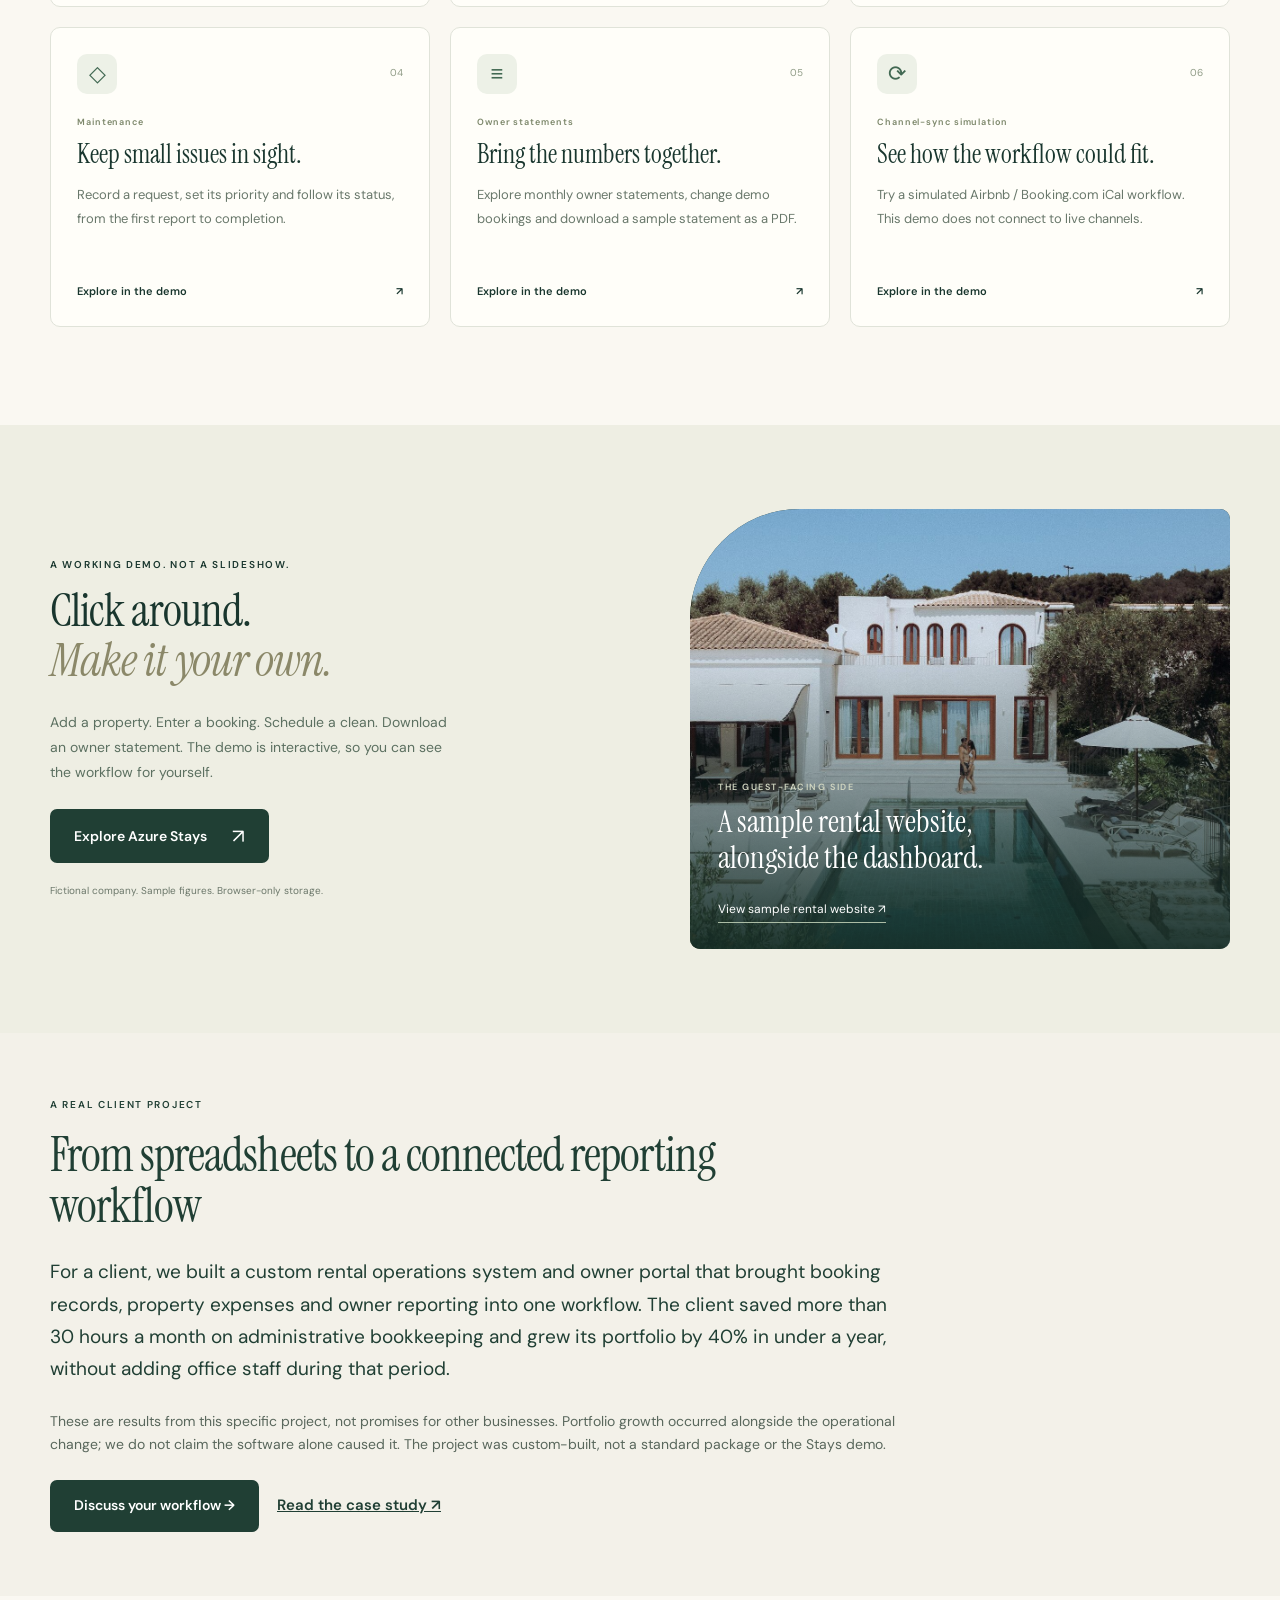
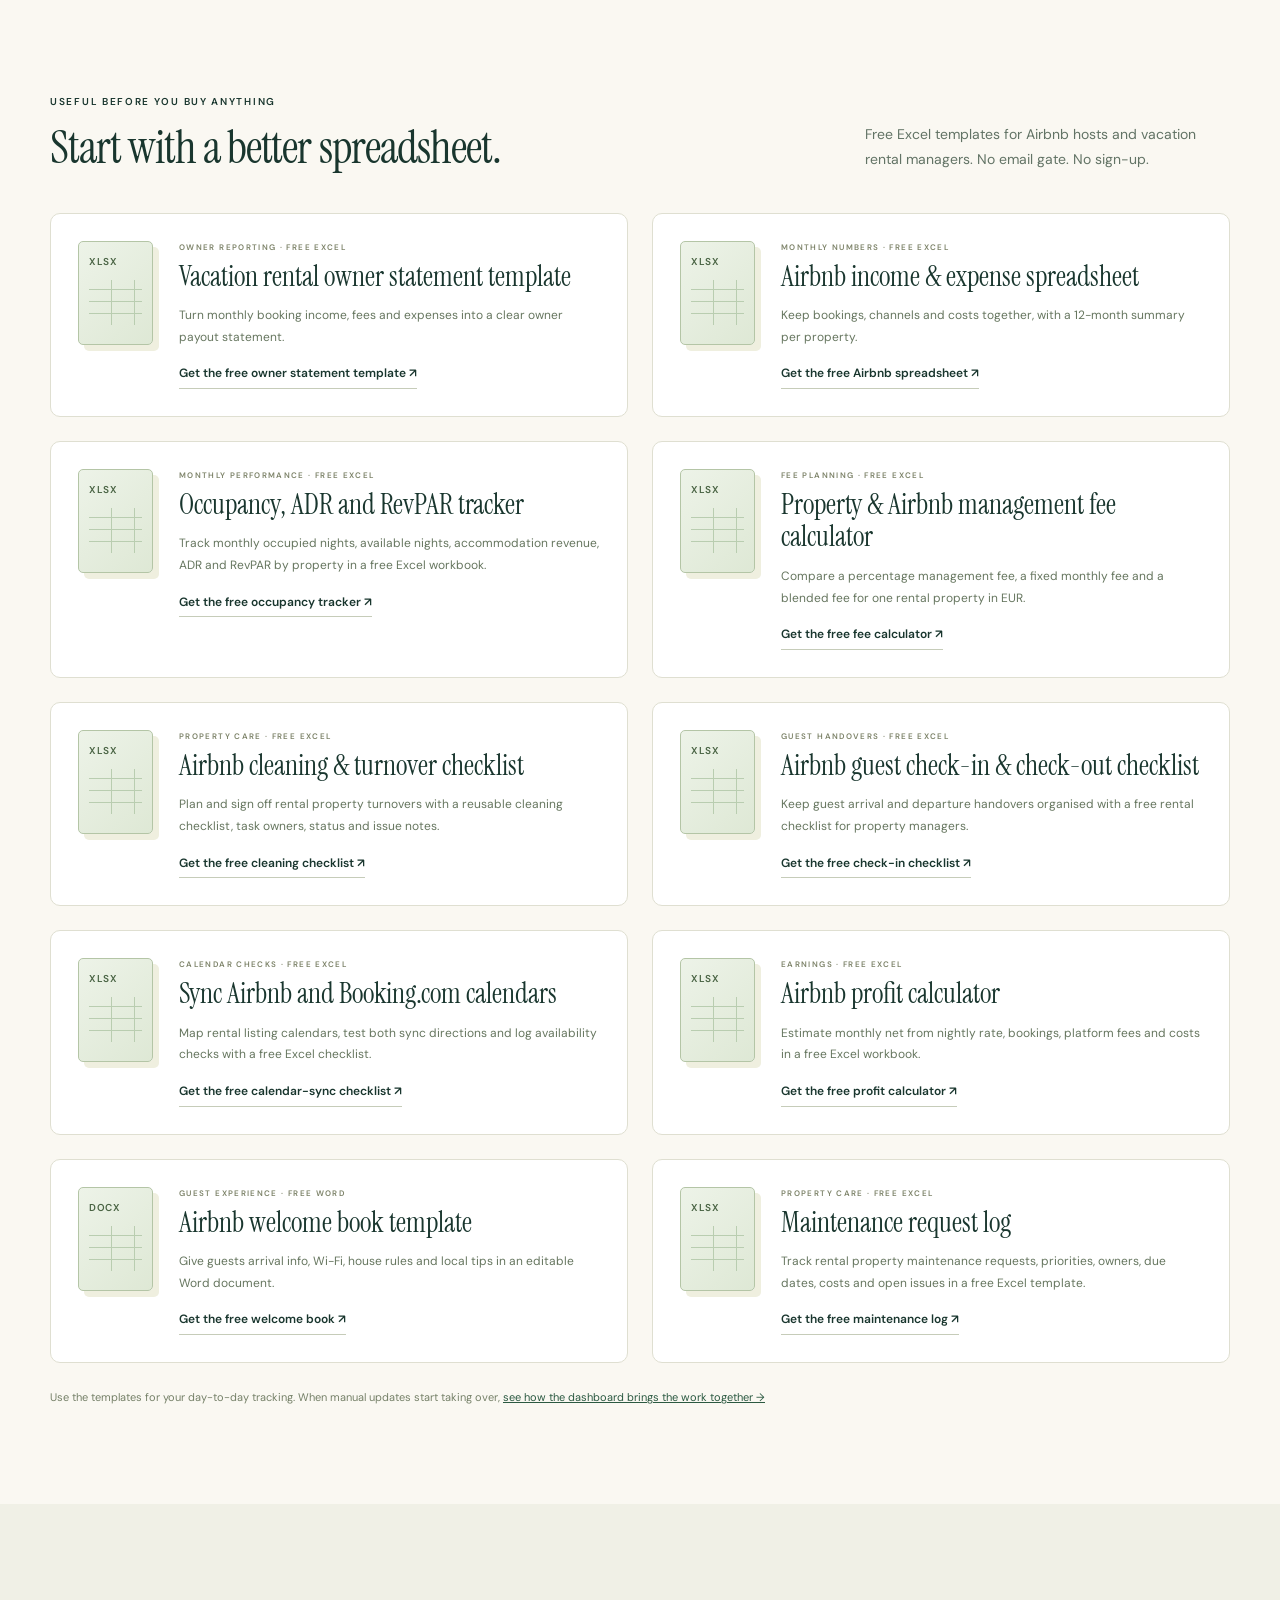
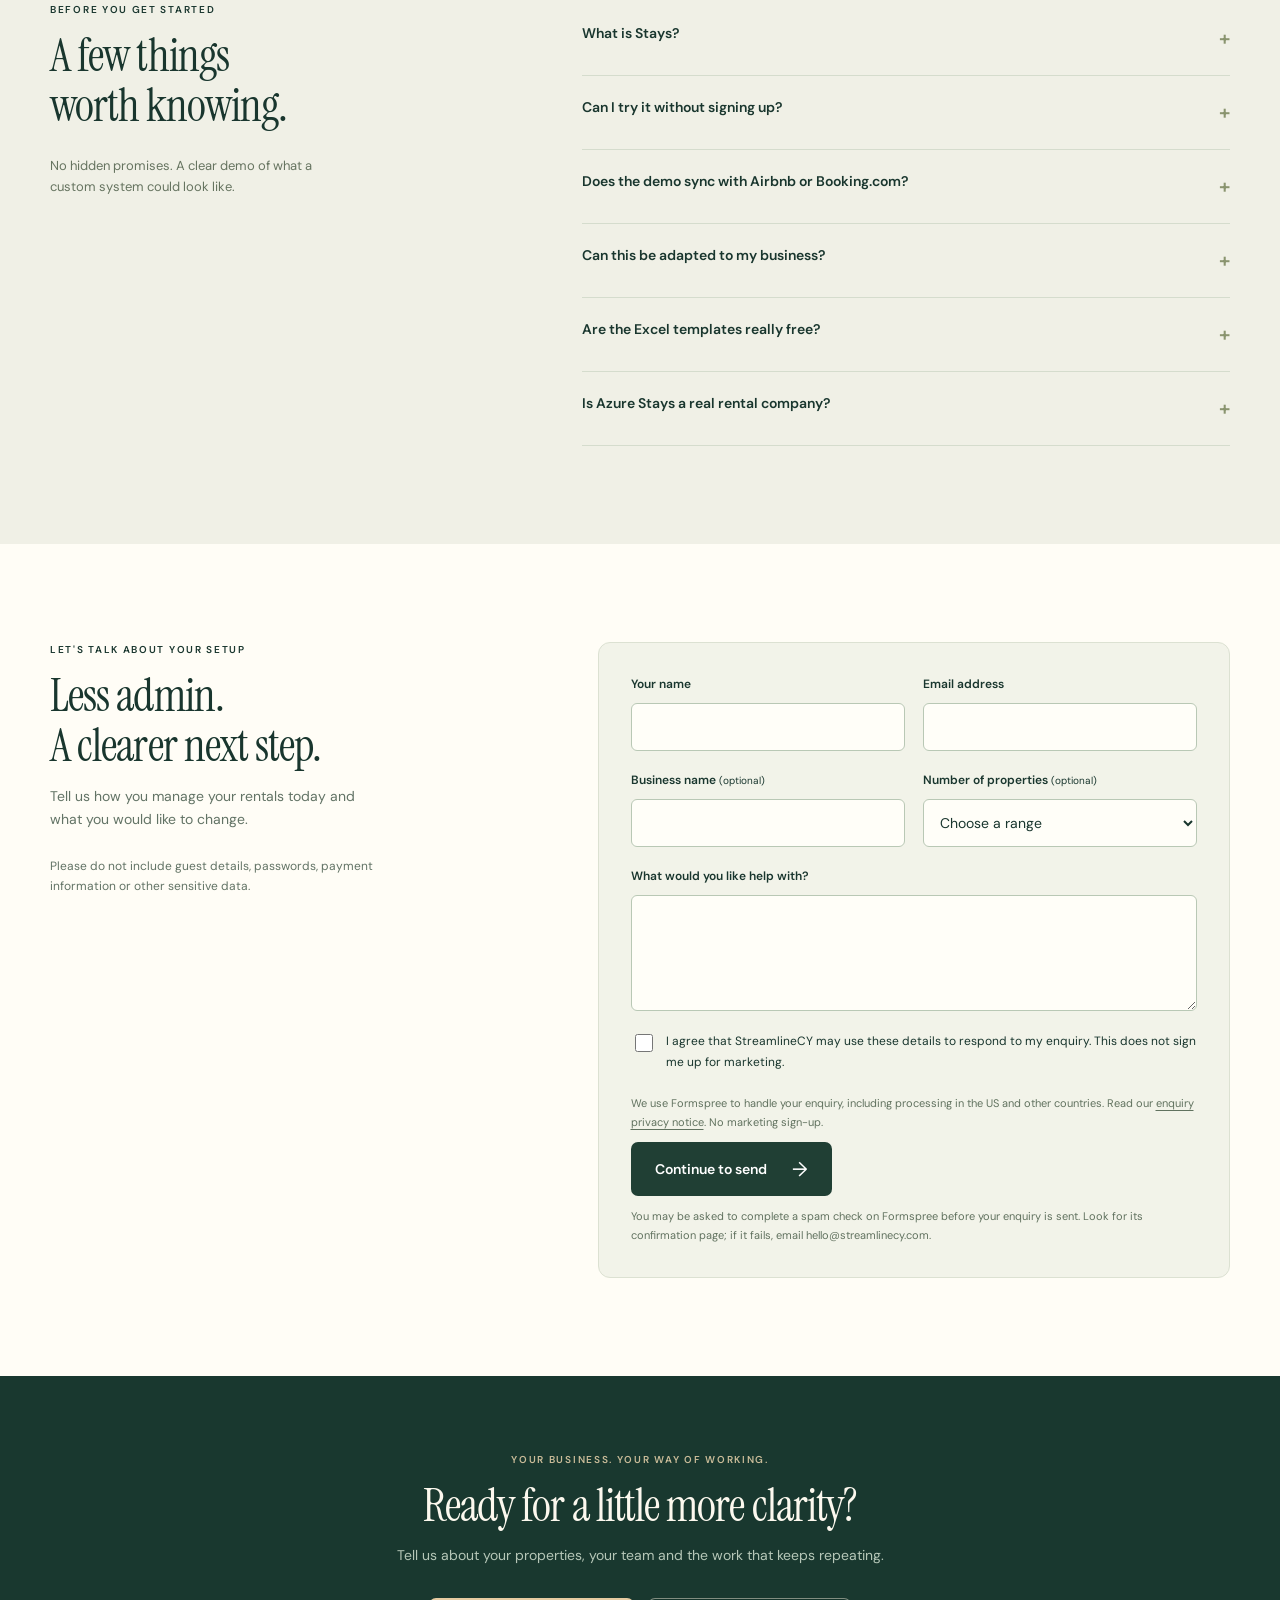
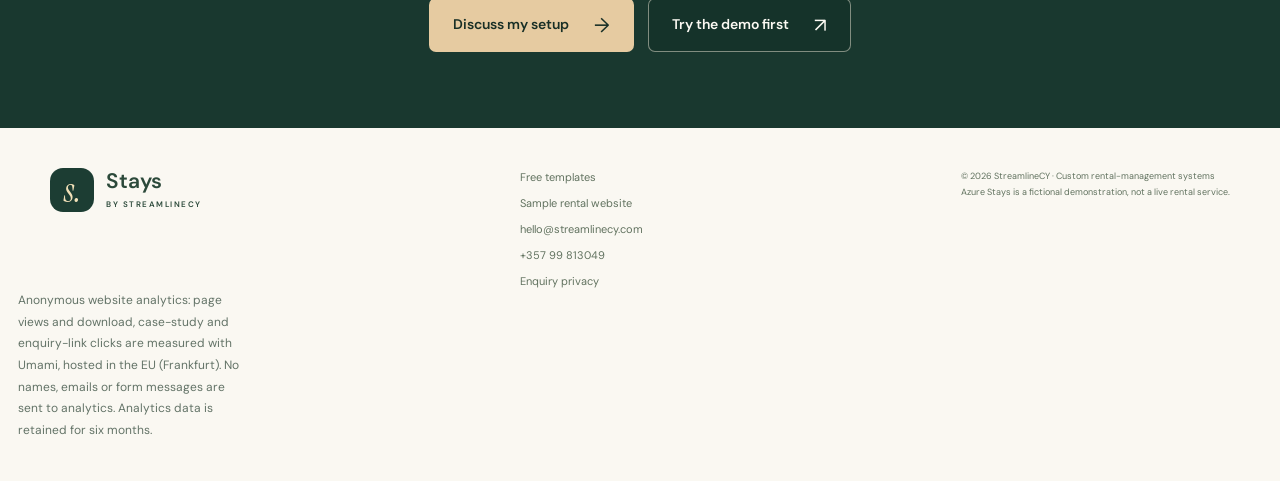
==== commit 5d9e00a8: "Add Airbnb profit calculator + welcome book template pages (awaiting approval) - downloads/airbnb-pr" ====
--- a/index.html
+++ b/index.html
@@ -16,7 +16,7 @@
 <meta name="twitter:description" content="Explore a custom short-term rental management system for Cyprus: bookings, cleaning, maintenance and owner statements. Try the demo and download free Excel templates.">
 <meta name="twitter:image" content="https://stays.streamlinecy.com/images/dashboard-preview.png">
 <meta name="twitter:image:alt" content="The Stays rental-management demo dashboard with fictional sample data.">
-<link rel="preconnect" href="https://fonts.googleapis.com"><link rel="preconnect" href="https://fonts.gstatic.com" crossorigin><link href="https://fonts.googleapis.com/css2?family=DM+Sans:wght@400;500;600;700&family=Instrument+Serif:ital@0;1&display=swap" rel="stylesheet"><link rel="stylesheet" href="styles.css?v=5"><link rel="stylesheet" href="marketing.css?v=12"><script type="application/ld+json">{"@context": "https://schema.org", "@graph": [{"@type": "Organization", "@id": "https://streamlinecy.com/#organization", "name": "StreamlineCY", "url": "https://streamlinecy.com"}, {"@type": "SoftwareApplication", "@id": "https://stays.streamlinecy.com/#software", "name": "Stays by StreamlineCY", "applicationCategory": "BusinessApplication", "operatingSystem": "Web browser", "url": "https://stays.streamlinecy.com/", "description": "Interactive demonstration of custom vacation rental and Airbnb management software for short-term and holiday rental businesses in Cyprus. Fictional sample data and browser-only storage.", "provider": {"@id": "https://streamlinecy.com/#organization"}}, {"@type": "FAQPage", "mainEntity": [{"@type": "Question", "name": "What is Stays?", "acceptedAnswer": {"@type": "Answer", "text": "Stays is StreamlineCY's demonstration of vacation rental management software: a custom short-term rental system. Explore a working sample, then discuss a custom setup for the way your rental business operates."}}, {"@type": "Question", "name": "Can I try it without signing up?", "acceptedAnswer": {"@type": "Answer", "text": "Yes. The Azure Stays dashboard opens without a password or sign-up. All properties, guests and figures are fictional sample data. Changes stay in this browser, not in a shared account."}}, {"@type": "Question", "name": "Does the demo sync with Airbnb or Booking.com?", "acceptedAnswer": {"@type": "Answer", "text": "No. The Channels screen simulates an iCal workflow using sample data. Live integrations, supported channels and their limits must be agreed as part of your project."}}, {"@type": "Question", "name": "Can this be adapted to my business?", "acceptedAnswer": {"@type": "Answer", "text": "Discuss your properties, team, reporting and existing tools with StreamlineCY. The final scope, integrations, delivery plan and price are agreed for your setup, not promised by this demo."}}, {"@type": "Question", "name": "Are the Excel templates really free?", "acceptedAnswer": {"@type": "Answer", "text": "Yes. Download them directly without an email address. They are operational starting points, not accounting, legal or tax advice. Read the instructions in each workbook before entering real data."}}, {"@type": "Question", "name": "Is Azure Stays a real rental company?", "acceptedAnswer": {"@type": "Answer", "text": "No. Azure Stays is the fictional company inside this demo. Its sample rental website shows how a guest-facing site can sit alongside a management dashboard."}}]}]}</script><link rel="icon" href="/favicon.svg" type="image/svg+xml"><link rel="icon" href="/favicon.ico" sizes="any"><link rel="icon" href="/favicon-32.png" type="image/png" sizes="32x32"><link rel="apple-touch-icon" href="/apple-touch-icon.png"><link rel="manifest" href="/site.webmanifest"><meta name="theme-color" content="#203f34"><meta name="google-site-verification" content="wnkRify8zHFhEQwkmRe-2cvEC9Kybr74FwxPuwW122Q"></head><body><div class="demo hide" id="demo-bar">FICTIONAL SAMPLE · built by <a href="https://streamlinecy.com">StreamlineCY</a><a href="#home">Back to Stays</a></div><main id="site" class="software"><nav class="s-nav"><div class="s-wrap nav-inner"><a class="s-brand" href="#home"><span class="brand-mark">s.</span><span>Stays<small>BY STREAMLINECY</small></span></a><div class="s-links"><a href="#workflows">What it does</a><a href="#resources">Free templates</a><a href="#questions">Questions</a></div><a class="s-btn small" href="#dashboard">Try the demo <span>↗</span></a></div></nav><section class="sky-hero"><div class="sky" aria-hidden="true"><video class="hero-video" muted loop playsinline preload="none"></video></div><button class="hero-motion-toggle" type="button" hidden aria-label="Pause background video">Pause video</button><div class="s-wrap hero-content"><span class="eyebrow hero-kicker"><i></i> RENTAL OPERATIONS, WITH ROOM TO BREATHE</span><h1>Run your rentals.<br><em>Not a pile of spreadsheets.</em></h1><h2 class="hero-subhead">Vacation rental management software for Cyprus hosts and property managers</h2><p class="hero-copy">Bookings, cleaning, maintenance and owner statements.<br class="desktop-break"> A custom system for the way your Cyprus rental business works.</p><div class="hero-actions"><a class="s-btn gold" href="#dashboard">Try the live demo <span>↗</span></a><a class="s-btn ghost" href="#resources">Free templates <span>↓</span></a></div><p class="hero-proof"><span>Sample data</span><span>No sign-up</span><span>Changes stay in this browser</span></p></div></section>
+<link rel="preconnect" href="https://fonts.googleapis.com"><link rel="preconnect" href="https://fonts.gstatic.com" crossorigin><link href="https://fonts.googleapis.com/css2?family=DM+Sans:wght@400;500;600;700&family=Instrument+Serif:ital@0;1&display=swap" rel="stylesheet"><link rel="stylesheet" href="styles.css?v=5"><link rel="stylesheet" href="marketing.css?v=11"><script type="application/ld+json">{"@context": "https://schema.org", "@graph": [{"@type": "Organization", "@id": "https://streamlinecy.com/#organization", "name": "StreamlineCY", "url": "https://streamlinecy.com"}, {"@type": "SoftwareApplication", "@id": "https://stays.streamlinecy.com/#software", "name": "Stays by StreamlineCY", "applicationCategory": "BusinessApplication", "operatingSystem": "Web browser", "url": "https://stays.streamlinecy.com/", "description": "Interactive demonstration of custom vacation rental and Airbnb management software for short-term and holiday rental businesses in Cyprus. Fictional sample data and browser-only storage.", "provider": {"@id": "https://streamlinecy.com/#organization"}}, {"@type": "FAQPage", "mainEntity": [{"@type": "Question", "name": "What is Stays?", "acceptedAnswer": {"@type": "Answer", "text": "Stays is StreamlineCY's demonstration of vacation rental management software: a custom short-term rental system. Explore a working sample, then discuss a custom setup for the way your rental business operates."}}, {"@type": "Question", "name": "Can I try it without signing up?", "acceptedAnswer": {"@type": "Answer", "text": "Yes. The Azure Stays dashboard opens without a password or sign-up. All properties, guests and figures are fictional sample data. Changes stay in this browser, not in a shared account."}}, {"@type": "Question", "name": "Does the demo sync with Airbnb or Booking.com?", "acceptedAnswer": {"@type": "Answer", "text": "No. The Channels screen simulates an iCal workflow using sample data. Live integrations, supported channels and their limits must be agreed as part of your project."}}, {"@type": "Question", "name": "Can this be adapted to my business?", "acceptedAnswer": {"@type": "Answer", "text": "Discuss your properties, team, reporting and existing tools with StreamlineCY. The final scope, integrations, delivery plan and price are agreed for your setup, not promised by this demo."}}, {"@type": "Question", "name": "Are the Excel templates really free?", "acceptedAnswer": {"@type": "Answer", "text": "Yes. Download them directly without an email address. They are operational starting points, not accounting, legal or tax advice. Read the instructions in each workbook before entering real data."}}, {"@type": "Question", "name": "Is Azure Stays a real rental company?", "acceptedAnswer": {"@type": "Answer", "text": "No. Azure Stays is the fictional company inside this demo. Its sample rental website shows how a guest-facing site can sit alongside a management dashboard."}}]}]}</script><link rel="icon" href="/favicon.svg" type="image/svg+xml"><link rel="icon" href="/favicon.ico" sizes="any"><link rel="icon" href="/favicon-32.png" type="image/png" sizes="32x32"><link rel="apple-touch-icon" href="/apple-touch-icon.png"><link rel="manifest" href="/site.webmanifest"><meta name="theme-color" content="#203f34"><meta name="google-site-verification" content="wnkRify8zHFhEQwkmRe-2cvEC9Kybr74FwxPuwW122Q"></head><body><div class="demo hide" id="demo-bar">FICTIONAL SAMPLE · built by <a href="https://streamlinecy.com">StreamlineCY</a><a href="#home">Back to Stays</a></div><main id="site" class="software"><nav class="s-nav"><div class="s-wrap nav-inner"><a class="s-brand" href="#home"><span class="brand-mark">s.</span><span>Stays<small>BY STREAMLINECY</small></span></a><div class="s-links"><a href="#workflows">What it does</a><a href="#resources">Free templates</a><a href="#questions">Questions</a></div><a class="s-btn small" href="#dashboard">Try the demo <span>↗</span></a></div></nav><section class="sky-hero"><div class="sky" aria-hidden="true"><video class="hero-video" muted loop playsinline preload="none"></video></div><button class="hero-motion-toggle" type="button" hidden aria-label="Pause background video">Pause video</button><div class="s-wrap hero-content"><span class="eyebrow hero-kicker"><i></i> RENTAL OPERATIONS, WITH ROOM TO BREATHE</span><h1>Run your rentals.<br><em>Not a pile of spreadsheets.</em></h1><h2 class="hero-subhead">Vacation rental management software for Cyprus hosts and property managers</h2><p class="hero-copy">Bookings, cleaning, maintenance and owner statements.<br class="desktop-break"> A custom system for the way your Cyprus rental business works.</p><div class="hero-actions"><a class="s-btn gold" href="#dashboard">Try the live demo <span>↗</span></a><a class="s-btn ghost" href="#resources">Free templates <span>↓</span></a></div><p class="hero-proof"><span>Sample data</span><span>No sign-up</span><span>Changes stay in this browser</span></p></div></section>
 <section class="intro-band"><div class="s-wrap"><p>Less chasing updates.<br><em>More clarity between stays.</em></p><span>A practical starting point for property managers, co-hosts and short-term rental operators in Cyprus.</span></div></section>
 <section class="s-section s-wrap" id="workflows"><div class="section-head"><div><span class="eyebrow">ONE CONNECTED WORKFLOW</span><h2>From the next arrival<br>to the owner's statement.</h2></div><p>See the everyday work in one place. Try each part with sample data before discussing your own setup.</p></div><div class="workflow-grid"><article class="workflow-card"><div class="card-top"><span class="flow-icon" aria-hidden="true">⌂</span><span class="card-num">01</span></div><span class="eyebrow">Properties</span><h3>Give every home a place.</h3><p>Keep property details, capacity and nightly rates together. Add a sample property and see it across the demo.</p><a href="#dashboard" data-demo-tab="properties">Explore in the demo <span>↗</span></a></article><article class="workflow-card"><div class="card-top"><span class="flow-icon" aria-hidden="true">▦</span><span class="card-num">02</span></div><span class="eyebrow">Bookings</span><h3>Know who is arriving next.</h3><p>Manage reservations, dates and guest details. Try the overlap and capacity checks with sample bookings.</p><a href="#dashboard" data-demo-tab="bookings">Explore in the demo <span>↗</span></a></article><article class="workflow-card"><div class="card-top"><span class="flow-icon" aria-hidden="true">✦</span><span class="card-num">03</span></div><span class="eyebrow">Cleaning</span><h3>Make the handover clear.</h3><p>Schedule a clean, assign the work and update its status without losing the thread between stays.</p><a href="#dashboard" data-demo-tab="cleaning">Explore in the demo <span>↗</span></a></article><article class="workflow-card"><div class="card-top"><span class="flow-icon" aria-hidden="true">◇</span><span class="card-num">04</span></div><span class="eyebrow">Maintenance</span><h3>Keep small issues in sight.</h3><p>Record a request, set its priority and follow its status, from the first report to completion.</p><a href="#dashboard" data-demo-tab="maintenance">Explore in the demo <span>↗</span></a></article><article class="workflow-card"><div class="card-top"><span class="flow-icon" aria-hidden="true">≡</span><span class="card-num">05</span></div><span class="eyebrow">Owner statements</span><h3>Bring the numbers together.</h3><p>Explore monthly owner statements, change demo bookings and download a sample statement as a PDF.</p><a href="#dashboard" data-demo-tab="statements">Explore in the demo <span>↗</span></a></article><article class="workflow-card"><div class="card-top"><span class="flow-icon" aria-hidden="true">⟳</span><span class="card-num">06</span></div><span class="eyebrow">Channel-sync simulation</span><h3>See how the workflow could fit.</h3><p>Try a simulated Airbnb / Booking.com iCal workflow. This demo does not connect to live channels.</p><a href="#dashboard" data-demo-tab="channels">Explore in the demo <span>↗</span></a></article></div></section>
 <section class="demo-story"><div class="s-wrap story-grid"><div><span class="eyebrow">A WORKING DEMO. NOT A SLIDESHOW.</span><h2>Click around.<br><em>Make it your own.</em></h2><p>Add a property. Enter a booking. Schedule a clean. Download an owner statement. The demo is interactive, so you can see the workflow for yourself.</p><a class="s-btn" href="#dashboard">Explore Azure Stays <span>↗</span></a><small>Fictional company. Sample figures. Browser-only storage.</small></div><div class="story-photo"><img src="images/hero.jpg" width="1200" height="1500" loading="lazy" alt="Illustrative Mediterranean villa photograph from the fictional Azure Stays sample website"><div><span class="eyebrow">THE GUEST-FACING SIDE</span><h3>A sample rental website,<br>alongside the dashboard.</h3><a href="#sample">View sample rental website ↗</a></div></div></div></section>
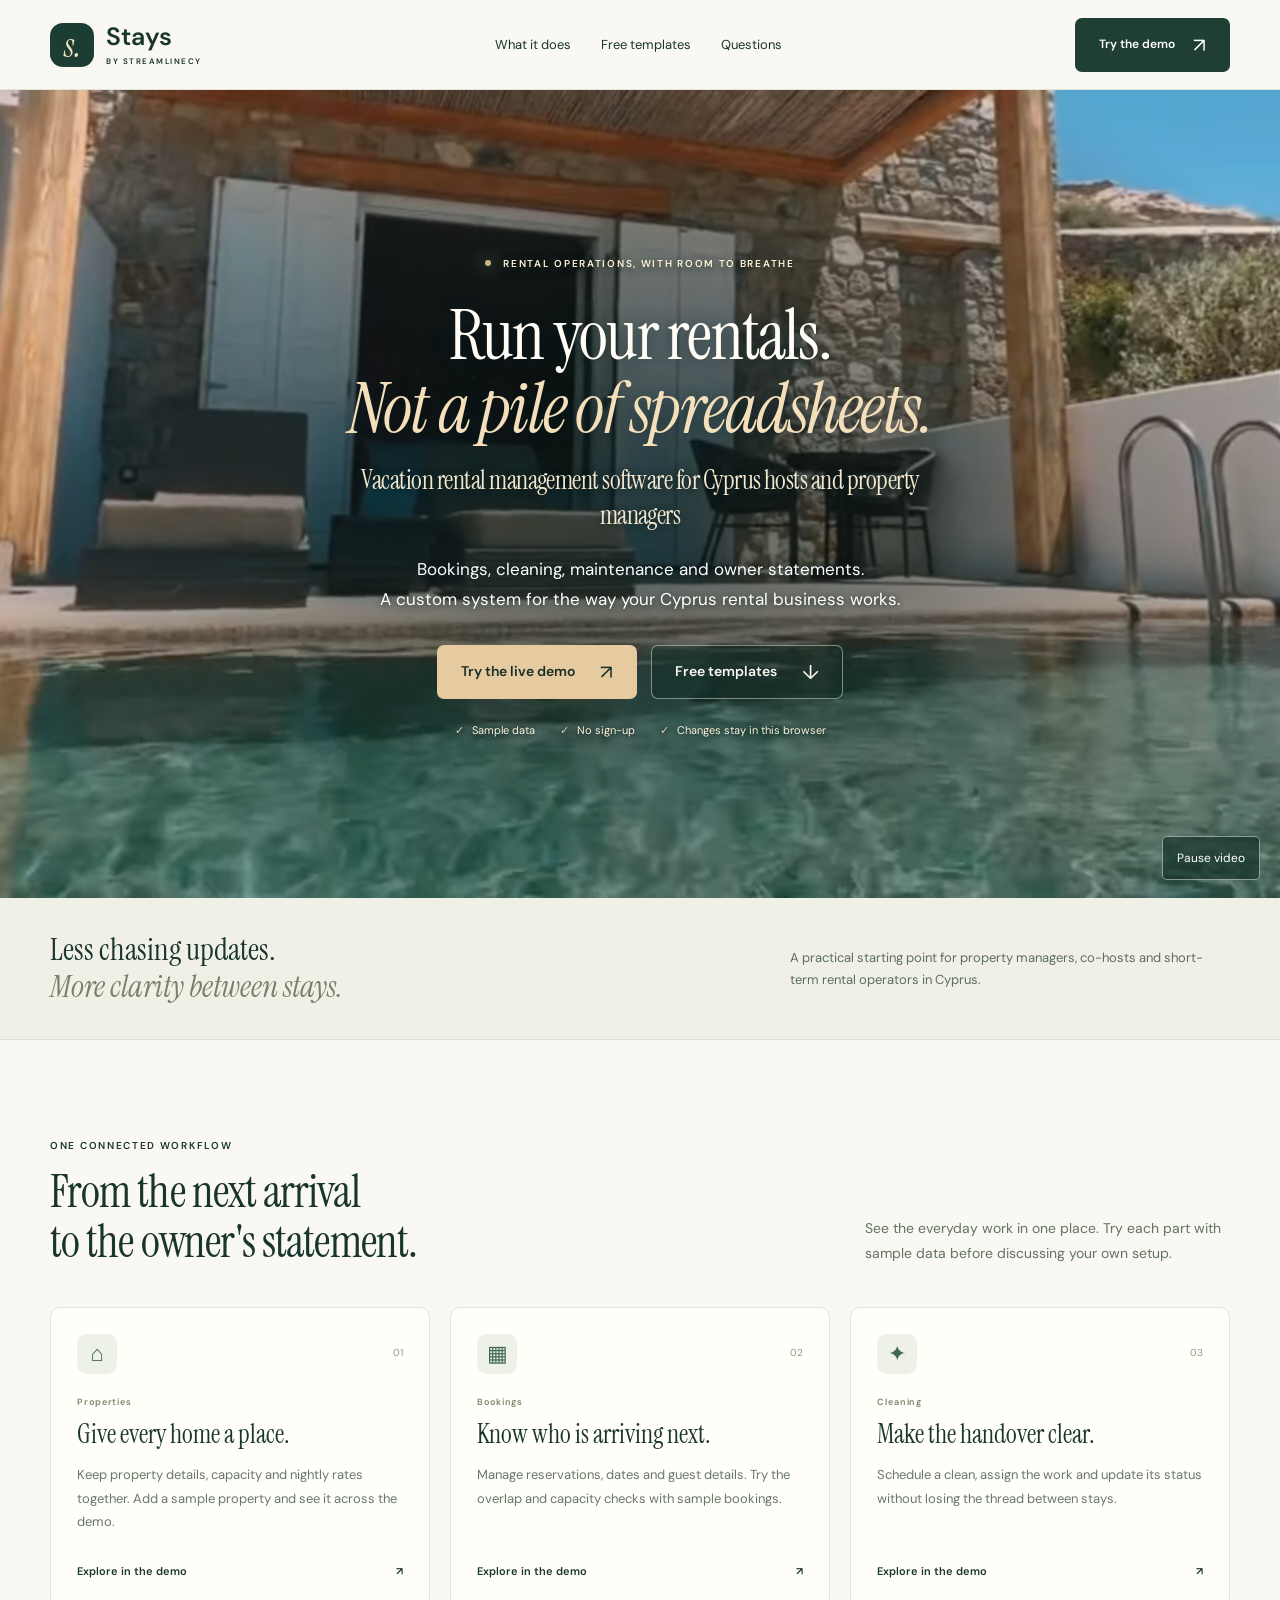
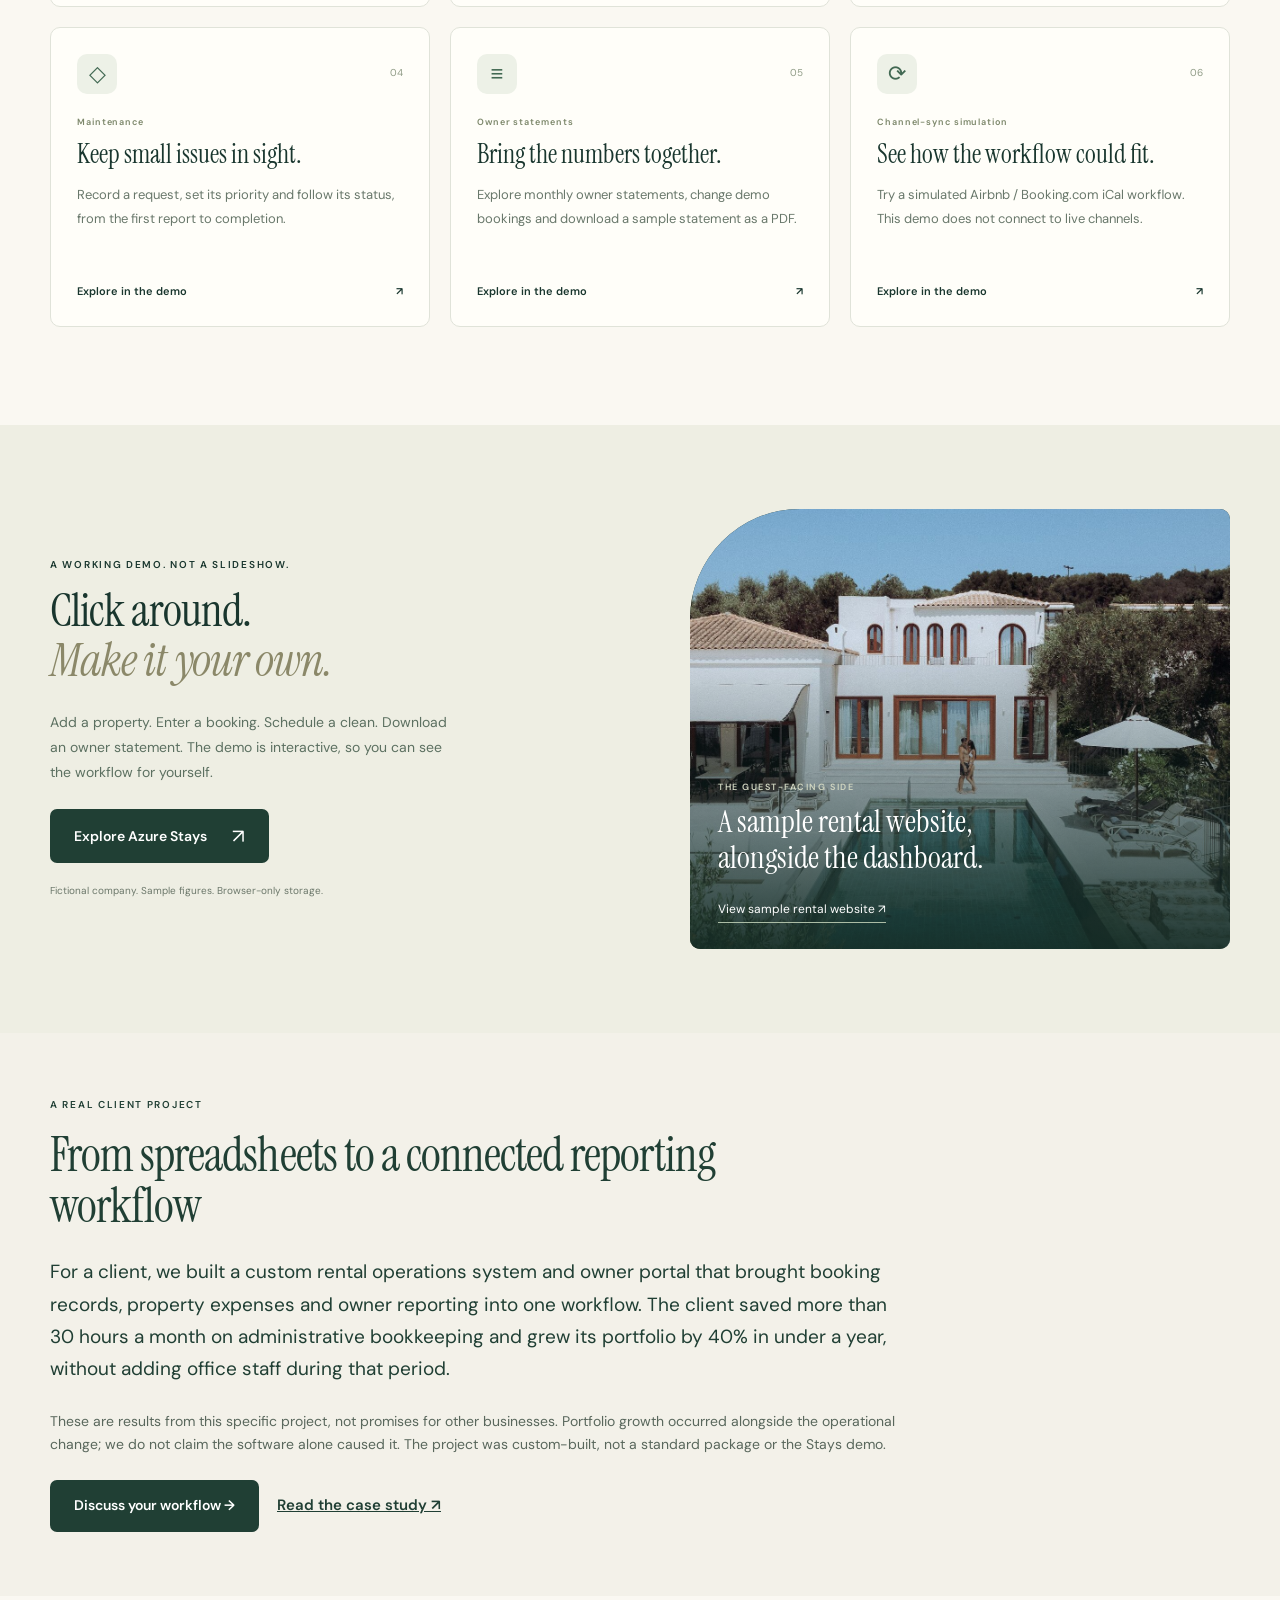
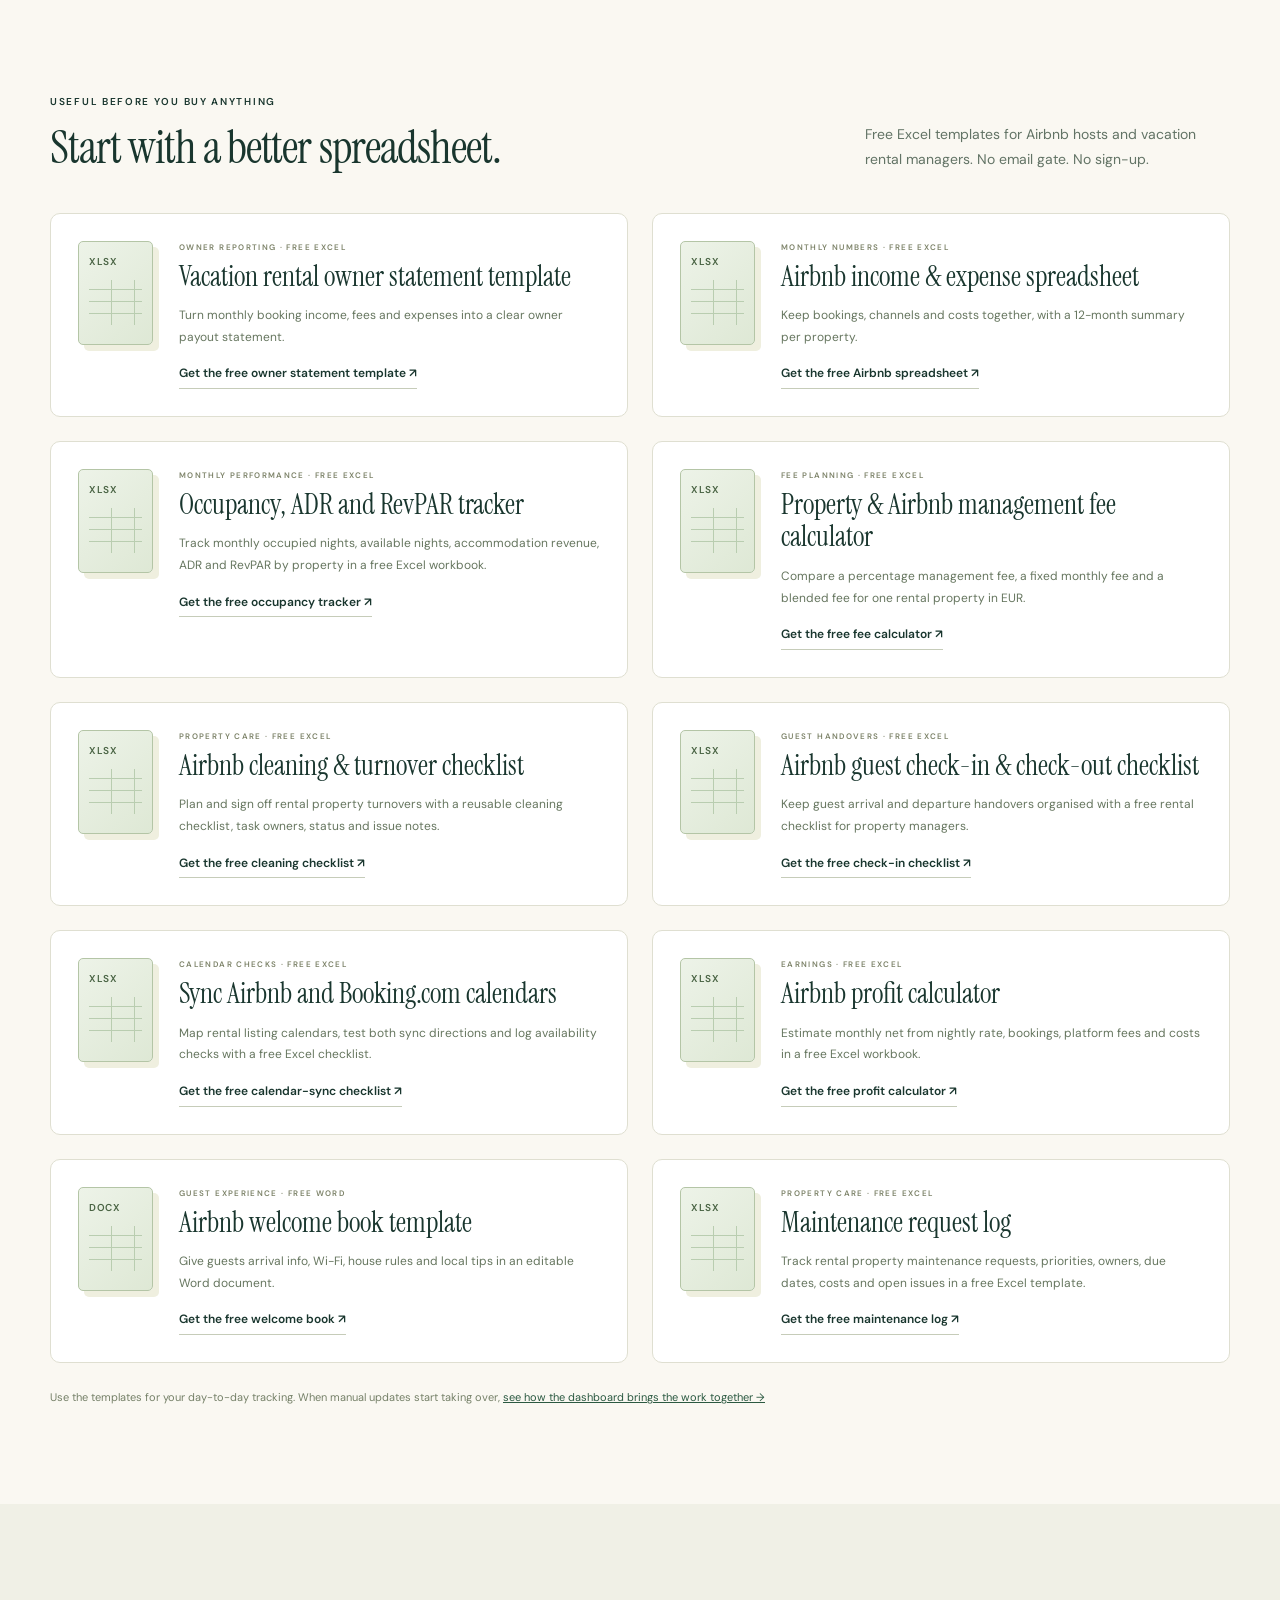
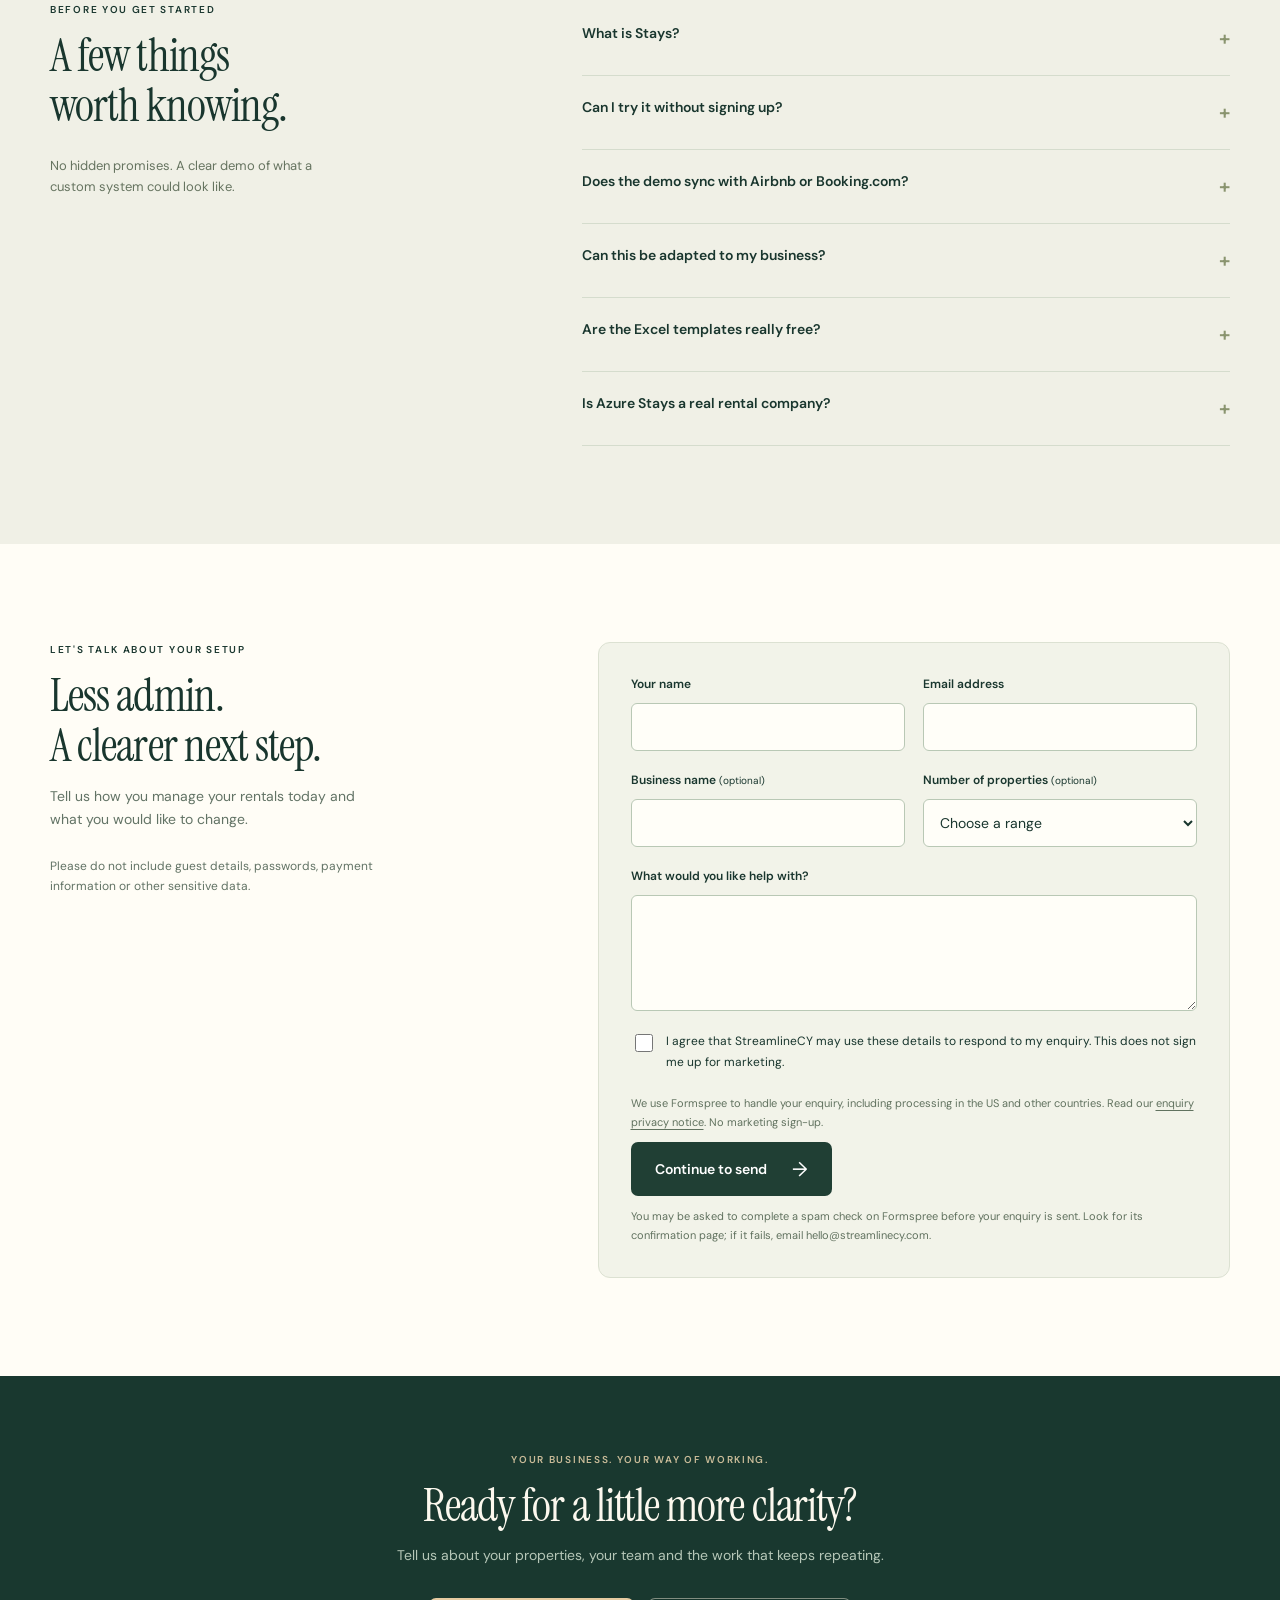
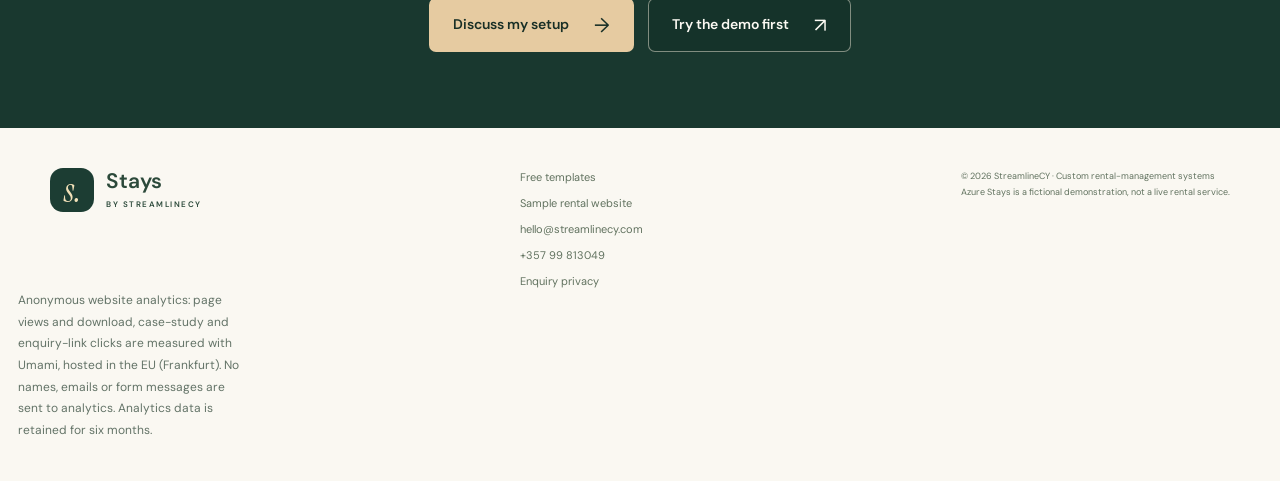
==== commit 5d77c61c: "Add WebSite site-name schema, align og:site_name, add IndexNow key" ====
--- a/index.html
+++ b/index.html
@@ -3,7 +3,7 @@
 <link rel="canonical" href="https://stays.streamlinecy.com/">
 <meta property="og:type" content="website">
 <meta property="og:url" content="https://stays.streamlinecy.com/">
-<meta property="og:site_name" content="StreamlineCY">
+<meta property="og:site_name" content="Stays by StreamlineCY">
 <meta property="og:title" content="Vacation Rental &amp; Airbnb Management Software in Cyprus | Stays">
 <meta property="og:description" content="Vacation rental &amp; Airbnb management software for Cyprus property managers. Bookings, cleaning, maintenance, owner statements, calendar sync. Free demo.">
 <meta property="og:image" content="https://stays.streamlinecy.com/images/dashboard-preview.png">
@@ -16,7 +16,7 @@
 <meta name="twitter:description" content="Explore a custom short-term rental management system for Cyprus: bookings, cleaning, maintenance and owner statements. Try the demo and download free Excel templates.">
 <meta name="twitter:image" content="https://stays.streamlinecy.com/images/dashboard-preview.png">
 <meta name="twitter:image:alt" content="The Stays rental-management demo dashboard with fictional sample data.">
-<link rel="preconnect" href="https://fonts.googleapis.com"><link rel="preconnect" href="https://fonts.gstatic.com" crossorigin><link href="https://fonts.googleapis.com/css2?family=DM+Sans:wght@400;500;600;700&family=Instrument+Serif:ital@0;1&display=swap" rel="stylesheet"><link rel="stylesheet" href="styles.css?v=5"><link rel="stylesheet" href="marketing.css?v=11"><script type="application/ld+json">{"@context": "https://schema.org", "@graph": [{"@type": "Organization", "@id": "https://streamlinecy.com/#organization", "name": "StreamlineCY", "url": "https://streamlinecy.com"}, {"@type": "SoftwareApplication", "@id": "https://stays.streamlinecy.com/#software", "name": "Stays by StreamlineCY", "applicationCategory": "BusinessApplication", "operatingSystem": "Web browser", "url": "https://stays.streamlinecy.com/", "description": "Interactive demonstration of custom vacation rental and Airbnb management software for short-term and holiday rental businesses in Cyprus. Fictional sample data and browser-only storage.", "provider": {"@id": "https://streamlinecy.com/#organization"}}, {"@type": "FAQPage", "mainEntity": [{"@type": "Question", "name": "What is Stays?", "acceptedAnswer": {"@type": "Answer", "text": "Stays is StreamlineCY's demonstration of vacation rental management software: a custom short-term rental system. Explore a working sample, then discuss a custom setup for the way your rental business operates."}}, {"@type": "Question", "name": "Can I try it without signing up?", "acceptedAnswer": {"@type": "Answer", "text": "Yes. The Azure Stays dashboard opens without a password or sign-up. All properties, guests and figures are fictional sample data. Changes stay in this browser, not in a shared account."}}, {"@type": "Question", "name": "Does the demo sync with Airbnb or Booking.com?", "acceptedAnswer": {"@type": "Answer", "text": "No. The Channels screen simulates an iCal workflow using sample data. Live integrations, supported channels and their limits must be agreed as part of your project."}}, {"@type": "Question", "name": "Can this be adapted to my business?", "acceptedAnswer": {"@type": "Answer", "text": "Discuss your properties, team, reporting and existing tools with StreamlineCY. The final scope, integrations, delivery plan and price are agreed for your setup, not promised by this demo."}}, {"@type": "Question", "name": "Are the Excel templates really free?", "acceptedAnswer": {"@type": "Answer", "text": "Yes. Download them directly without an email address. They are operational starting points, not accounting, legal or tax advice. Read the instructions in each workbook before entering real data."}}, {"@type": "Question", "name": "Is Azure Stays a real rental company?", "acceptedAnswer": {"@type": "Answer", "text": "No. Azure Stays is the fictional company inside this demo. Its sample rental website shows how a guest-facing site can sit alongside a management dashboard."}}]}]}</script><link rel="icon" href="/favicon.svg" type="image/svg+xml"><link rel="icon" href="/favicon.ico" sizes="any"><link rel="icon" href="/favicon-32.png" type="image/png" sizes="32x32"><link rel="apple-touch-icon" href="/apple-touch-icon.png"><link rel="manifest" href="/site.webmanifest"><meta name="theme-color" content="#203f34"><meta name="google-site-verification" content="wnkRify8zHFhEQwkmRe-2cvEC9Kybr74FwxPuwW122Q"></head><body><div class="demo hide" id="demo-bar">FICTIONAL SAMPLE · built by <a href="https://streamlinecy.com">StreamlineCY</a><a href="#home">Back to Stays</a></div><main id="site" class="software"><nav class="s-nav"><div class="s-wrap nav-inner"><a class="s-brand" href="#home"><span class="brand-mark">s.</span><span>Stays<small>BY STREAMLINECY</small></span></a><div class="s-links"><a href="#workflows">What it does</a><a href="#resources">Free templates</a><a href="#questions">Questions</a></div><a class="s-btn small" href="#dashboard">Try the demo <span>↗</span></a></div></nav><section class="sky-hero"><div class="sky" aria-hidden="true"><video class="hero-video" muted loop playsinline preload="none"></video></div><button class="hero-motion-toggle" type="button" hidden aria-label="Pause background video">Pause video</button><div class="s-wrap hero-content"><span class="eyebrow hero-kicker"><i></i> RENTAL OPERATIONS, WITH ROOM TO BREATHE</span><h1>Run your rentals.<br><em>Not a pile of spreadsheets.</em></h1><h2 class="hero-subhead">Vacation rental management software for Cyprus hosts and property managers</h2><p class="hero-copy">Bookings, cleaning, maintenance and owner statements.<br class="desktop-break"> A custom system for the way your Cyprus rental business works.</p><div class="hero-actions"><a class="s-btn gold" href="#dashboard">Try the live demo <span>↗</span></a><a class="s-btn ghost" href="#resources">Free templates <span>↓</span></a></div><p class="hero-proof"><span>Sample data</span><span>No sign-up</span><span>Changes stay in this browser</span></p></div></section>
+<link rel="preconnect" href="https://fonts.googleapis.com"><link rel="preconnect" href="https://fonts.gstatic.com" crossorigin><link href="https://fonts.googleapis.com/css2?family=DM+Sans:wght@400;500;600;700&family=Instrument+Serif:ital@0;1&display=swap" rel="stylesheet"><link rel="stylesheet" href="styles.css?v=5"><link rel="stylesheet" href="marketing.css?v=12"><script type="application/ld+json">{"@context": "https://schema.org", "@graph": [{"@type": "Organization", "@id": "https://streamlinecy.com/#organization", "name": "StreamlineCY", "url": "https://streamlinecy.com"}, {"@type": "WebSite", "@id": "https://stays.streamlinecy.com/#website", "url": "https://stays.streamlinecy.com/", "name": "Stays by StreamlineCY", "alternateName": "Stays", "publisher": {"@id": "https://streamlinecy.com/#organization"}}, {"@type": "SoftwareApplication", "@id": "https://stays.streamlinecy.com/#software", "name": "Stays by StreamlineCY", "applicationCategory": "BusinessApplication", "operatingSystem": "Web browser", "url": "https://stays.streamlinecy.com/", "description": "Interactive demonstration of custom vacation rental and Airbnb management software for short-term and holiday rental businesses in Cyprus. Fictional sample data and browser-only storage.", "provider": {"@id": "https://streamlinecy.com/#organization"}}, {"@type": "FAQPage", "mainEntity": [{"@type": "Question", "name": "What is Stays?", "acceptedAnswer": {"@type": "Answer", "text": "Stays is StreamlineCY's demonstration of vacation rental management software: a custom short-term rental system. Explore a working sample, then discuss a custom setup for the way your rental business operates."}}, {"@type": "Question", "name": "Can I try it without signing up?", "acceptedAnswer": {"@type": "Answer", "text": "Yes. The Azure Stays dashboard opens without a password or sign-up. All properties, guests and figures are fictional sample data. Changes stay in this browser, not in a shared account."}}, {"@type": "Question", "name": "Does the demo sync with Airbnb or Booking.com?", "acceptedAnswer": {"@type": "Answer", "text": "No. The Channels screen simulates an iCal workflow using sample data. Live integrations, supported channels and their limits must be agreed as part of your project."}}, {"@type": "Question", "name": "Can this be adapted to my business?", "acceptedAnswer": {"@type": "Answer", "text": "Discuss your properties, team, reporting and existing tools with StreamlineCY. The final scope, integrations, delivery plan and price are agreed for your setup, not promised by this demo."}}, {"@type": "Question", "name": "Are the Excel templates really free?", "acceptedAnswer": {"@type": "Answer", "text": "Yes. Download them directly without an email address. They are operational starting points, not accounting, legal or tax advice. Read the instructions in each workbook before entering real data."}}, {"@type": "Question", "name": "Is Azure Stays a real rental company?", "acceptedAnswer": {"@type": "Answer", "text": "No. Azure Stays is the fictional company inside this demo. Its sample rental website shows how a guest-facing site can sit alongside a management dashboard."}}]}]}</script><link rel="icon" href="/favicon.svg" type="image/svg+xml"><link rel="icon" href="/favicon.ico" sizes="any"><link rel="icon" href="/favicon-32.png" type="image/png" sizes="32x32"><link rel="apple-touch-icon" href="/apple-touch-icon.png"><link rel="manifest" href="/site.webmanifest"><meta name="theme-color" content="#203f34"><meta name="google-site-verification" content="wnkRify8zHFhEQwkmRe-2cvEC9Kybr74FwxPuwW122Q"></head><body><div class="demo hide" id="demo-bar">FICTIONAL SAMPLE · built by <a href="https://streamlinecy.com">StreamlineCY</a><a href="#home">Back to Stays</a></div><main id="site" class="software"><nav class="s-nav"><div class="s-wrap nav-inner"><a class="s-brand" href="#home"><span class="brand-mark">s.</span><span>Stays<small>BY STREAMLINECY</small></span></a><div class="s-links"><a href="#workflows">What it does</a><a href="#resources">Free templates</a><a href="#questions">Questions</a></div><a class="s-btn small" href="#dashboard">Try the demo <span>↗</span></a></div></nav><section class="sky-hero"><div class="sky" aria-hidden="true"><video class="hero-video" muted loop playsinline preload="none"></video></div><button class="hero-motion-toggle" type="button" hidden aria-label="Pause background video">Pause video</button><div class="s-wrap hero-content"><span class="eyebrow hero-kicker"><i></i> RENTAL OPERATIONS, WITH ROOM TO BREATHE</span><h1>Run your rentals.<br><em>Not a pile of spreadsheets.</em></h1><h2 class="hero-subhead">Vacation rental management software for Cyprus hosts and property managers</h2><p class="hero-copy">Bookings, cleaning, maintenance and owner statements.<br class="desktop-break"> A custom system for the way your Cyprus rental business works.</p><div class="hero-actions"><a class="s-btn gold" href="#dashboard">Try the live demo <span>↗</span></a><a class="s-btn ghost" href="#resources">Free templates <span>↓</span></a></div><p class="hero-proof"><span>Sample data</span><span>No sign-up</span><span>Changes stay in this browser</span></p></div></section>
 <section class="intro-band"><div class="s-wrap"><p>Less chasing updates.<br><em>More clarity between stays.</em></p><span>A practical starting point for property managers, co-hosts and short-term rental operators in Cyprus.</span></div></section>
 <section class="s-section s-wrap" id="workflows"><div class="section-head"><div><span class="eyebrow">ONE CONNECTED WORKFLOW</span><h2>From the next arrival<br>to the owner's statement.</h2></div><p>See the everyday work in one place. Try each part with sample data before discussing your own setup.</p></div><div class="workflow-grid"><article class="workflow-card"><div class="card-top"><span class="flow-icon" aria-hidden="true">⌂</span><span class="card-num">01</span></div><span class="eyebrow">Properties</span><h3>Give every home a place.</h3><p>Keep property details, capacity and nightly rates together. Add a sample property and see it across the demo.</p><a href="#dashboard" data-demo-tab="properties">Explore in the demo <span>↗</span></a></article><article class="workflow-card"><div class="card-top"><span class="flow-icon" aria-hidden="true">▦</span><span class="card-num">02</span></div><span class="eyebrow">Bookings</span><h3>Know who is arriving next.</h3><p>Manage reservations, dates and guest details. Try the overlap and capacity checks with sample bookings.</p><a href="#dashboard" data-demo-tab="bookings">Explore in the demo <span>↗</span></a></article><article class="workflow-card"><div class="card-top"><span class="flow-icon" aria-hidden="true">✦</span><span class="card-num">03</span></div><span class="eyebrow">Cleaning</span><h3>Make the handover clear.</h3><p>Schedule a clean, assign the work and update its status without losing the thread between stays.</p><a href="#dashboard" data-demo-tab="cleaning">Explore in the demo <span>↗</span></a></article><article class="workflow-card"><div class="card-top"><span class="flow-icon" aria-hidden="true">◇</span><span class="card-num">04</span></div><span class="eyebrow">Maintenance</span><h3>Keep small issues in sight.</h3><p>Record a request, set its priority and follow its status, from the first report to completion.</p><a href="#dashboard" data-demo-tab="maintenance">Explore in the demo <span>↗</span></a></article><article class="workflow-card"><div class="card-top"><span class="flow-icon" aria-hidden="true">≡</span><span class="card-num">05</span></div><span class="eyebrow">Owner statements</span><h3>Bring the numbers together.</h3><p>Explore monthly owner statements, change demo bookings and download a sample statement as a PDF.</p><a href="#dashboard" data-demo-tab="statements">Explore in the demo <span>↗</span></a></article><article class="workflow-card"><div class="card-top"><span class="flow-icon" aria-hidden="true">⟳</span><span class="card-num">06</span></div><span class="eyebrow">Channel-sync simulation</span><h3>See how the workflow could fit.</h3><p>Try a simulated Airbnb / Booking.com iCal workflow. This demo does not connect to live channels.</p><a href="#dashboard" data-demo-tab="channels">Explore in the demo <span>↗</span></a></article></div></section>
 <section class="demo-story"><div class="s-wrap story-grid"><div><span class="eyebrow">A WORKING DEMO. NOT A SLIDESHOW.</span><h2>Click around.<br><em>Make it your own.</em></h2><p>Add a property. Enter a booking. Schedule a clean. Download an owner statement. The demo is interactive, so you can see the workflow for yourself.</p><a class="s-btn" href="#dashboard">Explore Azure Stays <span>↗</span></a><small>Fictional company. Sample figures. Browser-only storage.</small></div><div class="story-photo"><img src="images/hero.jpg" width="1200" height="1500" loading="lazy" alt="Illustrative Mediterranean villa photograph from the fictional Azure Stays sample website"><div><span class="eyebrow">THE GUEST-FACING SIDE</span><h3>A sample rental website,<br>alongside the dashboard.</h3><a href="#sample">View sample rental website ↗</a></div></div></div></section>
